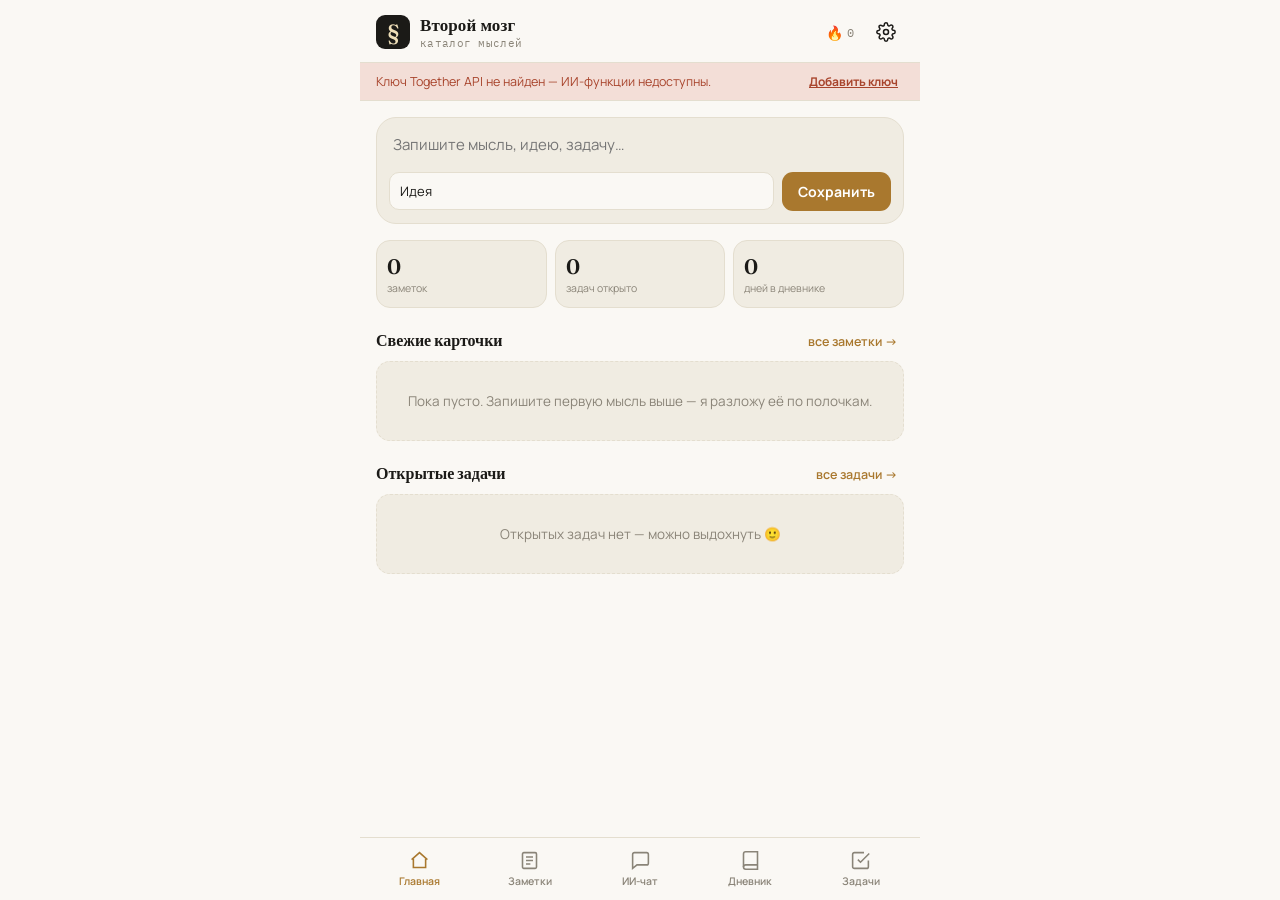
==== index.html @ 37bc1464 "Add files via upload" ====
<!DOCTYPE html>
<html lang="ru">
<head>
<meta charset="UTF-8" />
<meta name="viewport" content="width=device-width, initial-scale=1.0, viewport-fit=cover, user-scalable=no" />
<title>Второй мозг</title>
<meta name="description" content="Личная база знаний с ИИ — заметки, дневник, задачи и чат с вашим вторым мозгом" />

<!-- Telegram Mini Apps SDK -->
<script src="https://telegram.org/js/telegram-web-app.js"></script>

<!-- Шрифты: витринный serif для заголовков, гуманистический sans для интерфейса, mono для служебных данных -->
<link rel="preconnect" href="https://fonts.googleapis.com">
<link rel="preconnect" href="https://fonts.gstatic.com" crossorigin>
<link href="https://fonts.googleapis.com/css2?family=Fraunces:opsz,wght@9..144,500;9..144,600;9..144,700&family=Manrope:wght@400;500;600;700;800&family=IBM+Plex+Mono:wght@400;500;600&display=swap" rel="stylesheet">

<link rel="stylesheet" href="styles.css" />
</head>
<body>

<div id="app" class="app">

  <!-- ==================== ШАПКА ==================== -->
  <header class="topbar">
    <div class="topbar__brand">
      <span class="topbar__mark" aria-hidden="true">§</span>
      <div class="topbar__titles">
        <h1 class="topbar__title">Второй мозг</h1>
        <p class="topbar__subtitle" id="topbarSubtitle">каталог мыслей</p>
      </div>
    </div>
    <div class="topbar__actions">
      <button class="iconbtn" id="btnStreak" title="Серия дней" type="button">
        <span class="iconbtn__glyph">🔥</span>
        <span class="iconbtn__value" id="streakValue">0</span>
      </button>
      <button class="iconbtn" id="btnSettings" title="Настройки" type="button" aria-label="Настройки">
        <svg viewBox="0 0 24 24" width="20" height="20" fill="none" stroke="currentColor" stroke-width="1.8"><path d="M12 15a3 3 0 100-6 3 3 0 000 6z"/><path d="M19.4 15a1.65 1.65 0 00.33 1.82l.06.06a2 2 0 11-2.83 2.83l-.06-.06a1.65 1.65 0 00-1.82-.33 1.65 1.65 0 00-1 1.51V21a2 2 0 11-4 0v-.09a1.65 1.65 0 00-1-1.51 1.65 1.65 0 00-1.82.33l-.06.06a2 2 0 11-2.83-2.83l.06-.06a1.65 1.65 0 00.33-1.82 1.65 1.65 0 00-1.51-1H3a2 2 0 110-4h.09a1.65 1.65 0 001.51-1 1.65 1.65 0 00-.33-1.82l-.06-.06a2 2 0 112.83-2.83l.06.06a1.65 1.65 0 001.82.33H9a1.65 1.65 0 001-1.51V3a2 2 0 114 0v.09a1.65 1.65 0 001 1.51 1.65 1.65 0 001.82-.33l.06-.06a2 2 0 112.83 2.83l-.06.06a1.65 1.65 0 00-.33 1.82V9a1.65 1.65 0 001.51 1H21a2 2 0 110 4h-.09a1.65 1.65 0 00-1.51 1z"/></svg>
      </button>
    </div>
  </header>

  <!-- API-ключ не задан -->
  <div class="apibanner" id="apiBanner" hidden>
    <span>Ключ Together API не найден — ИИ-функции недоступны.</span>
    <button type="button" id="apiBannerBtn">Добавить ключ</button>
  </div>

  <!-- ==================== ЭКРАНЫ ==================== -->
  <main class="views" id="views">

    <!-- ---------- ГЛАВНАЯ ---------- -->
    <section class="view" id="view-home" data-view="home">
      <form class="capture" id="captureForm">
        <textarea id="captureInput" class="capture__input" placeholder="Запишите мысль, идею, задачу…" rows="1"></textarea>
        <div class="capture__row">
          <select id="captureCategory" class="capture__select"></select>
          <button type="submit" class="btn btn--brass capture__submit">
            <span>Сохранить</span>
          </button>
        </div>
      </form>

      <div class="stats-grid" id="statsGrid"></div>

      <div class="section-head">
        <h2 class="section-head__title">Свежие карточки</h2>
        <button class="linkbtn" id="btnHomeAll" type="button">все заметки →</button>
      </div>
      <div class="cards-list" id="homeRecent"></div>

      <div class="section-head">
        <h2 class="section-head__title">Открытые задачи</h2>
        <button class="linkbtn" data-nav="tasks" type="button">все задачи →</button>
      </div>
      <div class="tasks-list" id="homeTasks"></div>

      <div class="insight-card" id="insightCard" hidden>
        <div class="insight-card__label">Наблюдение ИИ</div>
        <div class="insight-card__text" id="insightText"></div>
      </div>
    </section>

    <!-- ---------- ЗАМЕТКИ ---------- -->
    <section class="view" id="view-notes" data-view="notes">
      <div class="searchbar">
        <svg viewBox="0 0 24 24" width="16" height="16" fill="none" stroke="currentColor" stroke-width="2"><circle cx="11" cy="11" r="7"/><path d="M21 21l-4.3-4.3"/></svg>
        <input type="text" id="notesSearch" placeholder="Поиск по заметкам…" />
      </div>
      <div class="chips-row" id="notesFilterChips"></div>
      <div class="cards-list" id="notesList"></div>
      <button class="fab" id="btnNewNote" type="button" title="Новая заметка" aria-label="Новая заметка">+</button>
    </section>

    <!-- ---------- ЧАТ С ИИ ---------- -->
    <section class="view" id="view-chat" data-view="chat">
      <div class="chat__toolbar">
        <span class="chat__hint">Модель отвечает, опираясь на ваши заметки</span>
        <button class="linkbtn" id="btnClearChat" type="button">очистить</button>
      </div>
      <div class="chat__log" id="chatLog"></div>
      <form class="chat__form" id="chatForm">
        <textarea id="chatInput" class="chat__input" placeholder="Спросите что-нибудь о своих заметках…" rows="1"></textarea>
        <button type="submit" class="chat__send" id="chatSend" aria-label="Отправить">
          <svg viewBox="0 0 24 24" width="18" height="18" fill="none" stroke="currentColor" stroke-width="2"><path d="M22 2L11 13"/><path d="M22 2l-7 20-4-9-9-4 20-7z"/></svg>
        </button>
      </form>
    </section>

    <!-- ---------- ДНЕВНИК ---------- -->
    <section class="view" id="view-journal" data-view="journal">
      <div class="journal-today card">
        <div class="journal-today__head">
          <span class="mono-tag" id="journalDate">сегодня</span>
          <div class="mood-row" id="moodRow"></div>
        </div>
        <textarea id="journalInput" class="journal-today__input" placeholder="Как прошёл день? Что важного случилось…" rows="4"></textarea>
        <div class="journal-today__actions">
          <button class="btn btn--ghost" id="btnJournalAI" type="button">✨ Резюме дня</button>
          <button class="btn btn--brass" id="btnJournalSave" type="button">Сохранить запись</button>
        </div>
      </div>

      <div class="section-head">
        <h2 class="section-head__title">История</h2>
        <button class="linkbtn" id="btnWeeklyInsight" type="button">итог недели ✨</button>
      </div>
      <div class="journal-list" id="journalList"></div>
    </section>

    <!-- ---------- ЗАДАЧИ ---------- -->
    <section class="view" id="view-tasks" data-view="tasks">
      <form class="task-add" id="taskAddForm">
        <input type="text" id="taskAddInput" placeholder="Новая задача…" />
        <button type="submit" class="btn btn--brass">Добавить</button>
      </form>
      <button class="btn btn--ghost btn--sm settings-fullwidth" id="btnScanNotesForTasks" type="button" style="margin-bottom:12px">🤖 Найти задачи в заметках</button>
      <div class="chips-row">
        <button class="chip is-active" data-taskfilter="open" type="button">Открытые</button>
        <button class="chip" data-taskfilter="done" type="button">Выполненные</button>
        <button class="chip" data-taskfilter="all" type="button">Все</button>
      </div>
      <div class="tasks-list tasks-list--full" id="tasksFullList"></div>
    </section>

  </main>

  <!-- ==================== НИЖНЯЯ НАВИГАЦИЯ ==================== -->
  <nav class="tabbar" id="tabbar">
    <button class="tabbar__item is-active" data-nav="home" type="button">
      <svg viewBox="0 0 24 24" width="21" height="21" fill="none" stroke="currentColor" stroke-width="1.8"><path d="M3 11l9-8 9 8"/><path d="M5 10v10h14V10"/></svg>
      <span>Главная</span>
    </button>
    <button class="tabbar__item" data-nav="notes" type="button">
      <svg viewBox="0 0 24 24" width="21" height="21" fill="none" stroke="currentColor" stroke-width="1.8"><rect x="4" y="3" width="16" height="18" rx="1.5"/><path d="M8 8h8M8 12h8M8 16h5"/></svg>
      <span>Заметки</span>
    </button>
    <button class="tabbar__item" data-nav="chat" type="button">
      <svg viewBox="0 0 24 24" width="21" height="21" fill="none" stroke="currentColor" stroke-width="1.8"><path d="M21 15a2 2 0 01-2 2H8l-5 4V5a2 2 0 012-2h14a2 2 0 012 2z"/></svg>
      <span>ИИ-чат</span>
    </button>
    <button class="tabbar__item" data-nav="journal" type="button">
      <svg viewBox="0 0 24 24" width="21" height="21" fill="none" stroke="currentColor" stroke-width="1.8"><path d="M4 19.5A2.5 2.5 0 016.5 17H20"/><path d="M6.5 2H20v20H6.5A2.5 2.5 0 014 19.5v-15A2.5 2.5 0 016.5 2z"/></svg>
      <span>Дневник</span>
    </button>
    <button class="tabbar__item" data-nav="tasks" type="button">
      <svg viewBox="0 0 24 24" width="21" height="21" fill="none" stroke="currentColor" stroke-width="1.8"><path d="M9 11l3 3L22 4"/><path d="M21 12v7a2 2 0 01-2 2H5a2 2 0 01-2-2V5a2 2 0 012-2h11"/></svg>
      <span>Задачи</span>
    </button>
  </nav>
</div>

<!-- ==================== МОДАЛКА: ЗАМЕТКА ==================== -->
<div class="modal" id="noteModal" hidden>
  <div class="modal__sheet">
    <div class="modal__handle"></div>
    <div class="modal__head">
      <span class="mono-tag" id="noteModalId">#0000</span>
      <button class="iconbtn" id="noteModalClose" type="button" aria-label="Закрыть">✕</button>
    </div>
    <input type="text" id="noteTitle" class="modal__title-input" placeholder="Заголовок (необязательно)" />
    <textarea id="noteBody" class="modal__body-input" placeholder="Текст заметки…" rows="8"></textarea>
    <div class="modal__row">
      <select id="noteCategory" class="capture__select"></select>
      <input type="text" id="noteTags" class="modal__tags-input" placeholder="теги через запятую" />
    </div>
    <div class="modal__ai-row">
      <button class="btn btn--ghost btn--sm" id="btnAutoTag" type="button">✨ Разложить по полочкам</button>
      <button class="btn btn--ghost btn--sm" id="btnExtractTasks" type="button">✅ Найти задачи</button>
      <button class="btn btn--ghost btn--sm" id="btnSummarizeNote" type="button">📝 Сжать текст</button>
    </div>
    <div class="modal__ai-output" id="noteAiOutput" hidden></div>
    <div class="modal__footer">
      <button class="btn btn--danger btn--sm" id="btnDeleteNote" type="button">Удалить</button>
      <button class="btn btn--brass" id="btnSaveNote" type="button">Сохранить</button>
    </div>
  </div>
</div>

<!-- ==================== МОДАЛКА: НАСТРОЙКИ ==================== -->
<div class="modal" id="settingsModal" hidden>
  <div class="modal__sheet">
    <div class="modal__handle"></div>
    <div class="modal__head">
      <h2 class="modal__heading">Настройки</h2>
      <button class="iconbtn" id="settingsModalClose" type="button" aria-label="Закрыть">✕</button>
    </div>

    <div class="settings-block">
      <label class="settings-label">Together API ключ</label>
      <div class="settings-inputrow">
        <input type="password" id="settingsApiKey" placeholder="together_xxxxxxxxxxxxxxxx" autocomplete="off" />
        <button type="button" class="iconbtn" id="btnToggleKey" title="Показать / скрыть">👁</button>
      </div>
      <p class="settings-hint">Ключ хранится только в этом браузере (localStorage) и уходит напрямую в api.together.xyz. Это тестовый режим фронтенда — для продакшена перенесите вызовы на сервер.</p>
    </div>

    <div class="settings-block">
      <label class="settings-label">Модель</label>
      <input type="text" id="settingsModel" list="modelList" placeholder="meta-llama/Llama-3.3-70B-Instruct-Turbo" />
      <datalist id="modelList">
        <option value="meta-llama/Llama-3.3-70B-Instruct-Turbo">
        <option value="meta-llama/Meta-Llama-3.1-8B-Instruct-Turbo">
        <option value="Qwen/Qwen2.5-72B-Instruct-Turbo">
        <option value="deepseek-ai/DeepSeek-V3">
        <option value="mistralai/Mixtral-8x7B-Instruct-v0.1">
        <option value="openai/gpt-oss-20b">
      </datalist>
      <div class="settings-row-between">
        <span class="settings-hint">Проверить подключение</span>
        <button class="btn btn--ghost btn--sm" id="btnTestApi" type="button">Тест</button>
      </div>
      <p class="settings-status" id="apiTestStatus"></p>
    </div>

    <div class="settings-block">
      <label class="settings-label">Как вас называть</label>
      <input type="text" id="settingsUserName" placeholder="Имя" />
    </div>

    <div class="settings-block">
      <label class="settings-label">Данные</label>
      <div class="settings-actions">
        <button class="btn btn--ghost btn--sm" id="btnExport" type="button">⇩ Экспорт JSON</button>
        <label class="btn btn--ghost btn--sm" for="importFile">⇧ Импорт JSON</label>
        <input type="file" id="importFile" accept="application/json" hidden />
      </div>
      <button class="btn btn--danger btn--sm settings-fullwidth" id="btnClearAll" type="button">Удалить все данные</button>
    </div>

    <div class="settings-block">
      <p class="settings-footnote">Второй мозг · фронтенд-прототип · данные локальные</p>
    </div>
  </div>
</div>

<!-- ==================== МОДАЛКА: ВЫБОР ЗАМЕТОК ДЛЯ ЗАДАЧ ==================== -->
<div class="modal" id="pickerModal" hidden>
  <div class="modal__sheet">
    <div class="modal__handle"></div>
    <div class="modal__head">
      <h2 class="modal__heading">Из какой заметки искать задачи?</h2>
      <button class="iconbtn" id="pickerModalClose" type="button" aria-label="Закрыть">✕</button>
    </div>
    <div class="cards-list" id="pickerList"></div>
  </div>
</div>

<div class="toast" id="toast" hidden></div>

<script type="module" src="js/main.js"></script>
</body>
</html>
---- styles.css ----
/* =========================================================================
   ВТОРОЙ МОЗГ — дизайн-система
   Концепция: картотека / читальный зал. Заметки — карточки каталога с
   номером в углу, цветной «вкладкой» категории слева и перфорацией сверху.
   Акцент — состаренная латунь (библиотечные таблички), а не типовой
   AI-фиолетовый или terracotta. Много воздуха, спокойная типографика.
   ========================================================================= */

:root{
  /* --- базовые поверхности: переопределяются JS из Telegram.WebApp.themeParams --- */
  --tg-bg: #FAF8F4;
  --tg-secondary-bg: #F0ECE2;
  --tg-text: #1B1A17;
  --tg-hint: #8A8478;
  --tg-section-separator: #E4DECF;

  /* --- фирменные токены (не зависят от Telegram) --- */
  --brass: #A9782E;
  --brass-strong: #8A611F;
  --brass-tint: #EFDFB8;
  --ink: #1B1A17;
  --ink-soft: #4A463D;
  --forest: #35695A;
  --forest-tint: #DCEAE3;
  --rust: #A8442C;
  --rust-tint: #F3DED7;
  --sky: #35597A;
  --sky-tint: #DCE6EE;

  --radius-s: 8px;
  --radius-m: 14px;
  --radius-l: 20px;

  --font-display: 'Fraunces', 'Georgia', serif;
  --font-body: 'Manrope', -apple-system, BlinkMacSystemFont, sans-serif;
  --font-mono: 'IBM Plex Mono', ui-monospace, monospace;

  --shadow-card: 0 1px 2px rgba(27,26,23,.04), 0 6px 16px rgba(27,26,23,.05);
  --shadow-modal: 0 -8px 30px rgba(27,26,23,.18);

  color-scheme: light;
}

@media (prefers-color-scheme: dark){
  :root{
    --tg-bg: #15161A;
    --tg-secondary-bg: #1D1F25;
    --tg-text: #EDEBE4;
    --tg-hint: #8D8A82;
    --tg-section-separator: #2B2D34;
    --brass-tint: #3A2F1A;
    --forest-tint: #16352C;
    --rust-tint: #3A231C;
    --sky-tint: #1B2A38;
    color-scheme: dark;
  }
}

*{ box-sizing: border-box; }
html,body{ height:100%; }
body{
  margin:0;
  background: var(--tg-bg);
  color: var(--tg-text);
  font-family: var(--font-body);
  -webkit-tap-highlight-color: transparent;
  overscroll-behavior-y: none;
}
button, input, textarea, select{ font-family: inherit; color: inherit; }
button{ cursor:pointer; background:none; border:none; }
::selection{ background: var(--brass-tint); }
::-webkit-scrollbar{ width:0; height:0; }

.app{
  max-width: 560px;
  margin: 0 auto;
  min-height: 100dvh;
  display: flex;
  flex-direction: column;
  padding-bottom: calc(64px + env(safe-area-inset-bottom));
}

/* =========================== TOPBAR =========================== */
.topbar{
  display:flex; align-items:center; justify-content:space-between;
  padding: calc(14px + env(safe-area-inset-top)) 16px 12px;
  position: sticky; top:0; z-index: 20;
  background: var(--tg-bg);
  border-bottom: 1px solid var(--tg-section-separator);
}
.topbar__brand{ display:flex; align-items:center; gap:10px; }
.topbar__mark{
  font-family: var(--font-display);
  font-size: 22px; font-weight: 600;
  width: 34px; height:34px; border-radius: 9px;
  display:flex; align-items:center; justify-content:center;
  background: var(--ink); color: var(--brass-tint);
  flex-shrink:0;
}
.topbar__title{
  font-family: var(--font-display);
  font-size: 17px; font-weight: 600; margin:0; letter-spacing:.1px;
}
.topbar__subtitle{
  margin:0; font-size: 11px; color: var(--tg-hint);
  font-family: var(--font-mono); text-transform: lowercase; letter-spacing:.3px;
}
.topbar__actions{ display:flex; align-items:center; gap:6px; }
.iconbtn{
  display:flex; align-items:center; gap:4px;
  width:auto; min-width:36px; height:36px; padding:0 8px;
  border-radius: 10px; color: var(--tg-text);
  transition: background .15s ease;
}
.iconbtn:active{ background: var(--tg-secondary-bg); }
.iconbtn__glyph{ font-size:14px; }
.iconbtn__value{ font-family: var(--font-mono); font-size:12px; color: var(--tg-hint); }

.apibanner{
  display:flex; align-items:center; justify-content:space-between; gap:10px;
  padding: 9px 16px; background: var(--rust-tint); color: var(--rust);
  font-size: 12.5px; border-bottom: 1px solid var(--tg-section-separator);
}
.apibanner button{
  font-size:12px; font-weight:700; color: var(--rust);
  text-decoration: underline; white-space:nowrap;
}

/* =========================== VIEWS =========================== */
.views{ flex:1; position:relative; }
.view{
  display:none;
  padding: 16px 16px 24px;
  animation: viewIn .22s ease;
}
.view.is-active{ display:block; }
@keyframes viewIn{
  from{ opacity:0; transform: translateY(6px); }
  to{ opacity:1; transform: translateY(0); }
}

.section-head{
  display:flex; align-items:baseline; justify-content:space-between;
  margin: 22px 0 10px;
}
.section-head__title{
  font-family: var(--font-display); font-weight: 600; font-size: 16px; margin:0;
}
.linkbtn{
  font-size: 12.5px; color: var(--brass); font-weight: 600;
}
.mono-tag{
  font-family: var(--font-mono); font-size: 11px; color: var(--tg-hint);
  letter-spacing:.2px;
}

/* =========================== QUICK CAPTURE =========================== */
.capture{
  background: var(--tg-secondary-bg);
  border-radius: var(--radius-l);
  padding: 12px;
  border: 1px solid var(--tg-section-separator);
}
.capture__input{
  width:100%; border:none; background:transparent; resize:none;
  font-size: 15px; line-height:1.5; padding: 4px 4px 10px;
  min-height: 26px; max-height: 160px;
}
.capture__input:focus{ outline:none; }
.capture__row{ display:flex; gap:8px; align-items:center; }
.capture__select{
  flex:1; border:none; background: var(--tg-bg);
  border-radius: 10px; padding: 9px 10px; font-size: 13px;
  border: 1px solid var(--tg-section-separator);
  appearance:none;
}
.capture__submit{ flex-shrink:0; padding: 9px 16px; }

/* =========================== BUTTONS =========================== */
.btn{
  border-radius: 11px; padding: 10px 16px; font-size: 14px; font-weight: 700;
  display:inline-flex; align-items:center; justify-content:center; gap:6px;
  transition: transform .1s ease, opacity .15s ease;
  white-space: nowrap;
}
.btn:active{ transform: scale(.97); }
.btn--brass{ background: var(--brass); color: #fff; }
.btn--ghost{ background: var(--tg-secondary-bg); color: var(--tg-text); border:1px solid var(--tg-section-separator); }
.btn--danger{ background: var(--rust-tint); color: var(--rust); }
.btn--sm{ padding: 7px 12px; font-size: 12.5px; }
.settings-fullwidth{ width:100%; margin-top:10px; }

/* =========================== STATS =========================== */
.stats-grid{
  display:grid; grid-template-columns: repeat(3,1fr); gap:8px; margin-top:16px;
}
.stat-card{
  background: var(--tg-secondary-bg); border-radius: var(--radius-m);
  padding: 12px 10px; border: 1px solid var(--tg-section-separator);
}
.stat-card__value{ font-family: var(--font-display); font-size: 21px; font-weight:600; }
.stat-card__label{ font-size: 10.5px; color: var(--tg-hint); margin-top:2px; }

/* =========================== NOTE CARDS (index-card motif) =========================== */
.cards-list{ display:flex; flex-direction:column; gap:10px; }
.note-card{
  position:relative;
  background: var(--tg-bg);
  border: 1px solid var(--tg-section-separator);
  border-radius: var(--radius-m);
  padding: 12px 14px 12px 16px;
  box-shadow: var(--shadow-card);
  overflow:hidden;
}
.note-card::before{
  /* цветная вкладка категории слева, как в картотеке */
  content:"";
  position:absolute; left:0; top:0; bottom:0; width:4px;
  background: var(--cat-color, var(--brass));
}
.note-card__top{
  display:flex; align-items:center; justify-content:space-between; gap:8px; margin-bottom:4px;
}
.note-card__cat{
  font-family: var(--font-mono); font-size: 10.5px; color: var(--cat-color, var(--brass));
  text-transform: uppercase; letter-spacing:.4px; font-weight:600;
}
.note-card__id{ font-family: var(--font-mono); font-size: 10px; color: var(--tg-hint); }
.note-card__title{
  font-family: var(--font-display); font-weight:600; font-size:15px; margin: 2px 0 3px;
}
.note-card__body{
  font-size: 13.5px; color: var(--ink-soft); line-height:1.45;
  display:-webkit-box; -webkit-line-clamp:3; -webkit-box-orient:vertical; overflow:hidden;
}
.note-card__tags{ display:flex; flex-wrap:wrap; gap:5px; margin-top:8px; }
.tag-pill{
  font-family: var(--font-mono); font-size: 10.5px; padding: 2px 8px;
  border-radius: 20px; background: var(--tg-secondary-bg); color: var(--tg-hint);
}
.note-card__date{ font-size: 10.5px; color: var(--tg-hint); margin-top:6px; }
.note-card.is-empty-state, .empty-state{
  text-align:center; padding: 30px 16px; color: var(--tg-hint); font-size:13.5px;
  background: var(--tg-secondary-bg); border-radius: var(--radius-m);
  border: 1px dashed var(--tg-section-separator);
}

/* =========================== CHIPS / FILTERS =========================== */
.chips-row{ display:flex; gap:7px; overflow-x:auto; padding: 2px 0 4px; }
.chip{
  flex-shrink:0; font-size: 12.5px; font-weight:600; padding: 7px 13px;
  border-radius: 20px; background: var(--tg-secondary-bg); color: var(--tg-hint);
  border: 1px solid transparent;
}
.chip.is-active{ background: var(--ink); color: var(--brass-tint); }

.searchbar{
  display:flex; align-items:center; gap:8px;
  background: var(--tg-secondary-bg); border-radius: 12px; padding: 9px 12px;
  border: 1px solid var(--tg-section-separator); color: var(--tg-hint);
  margin-bottom: 10px;
}
.searchbar input{ flex:1; border:none; background:transparent; font-size:14px; color: var(--tg-text); }
.searchbar input:focus{ outline:none; }

/* =========================== FAB =========================== */
.fab{
  position: fixed; bottom: calc(78px + env(safe-area-inset-bottom));
  right: calc(50% - 280px + 18px);
  width:52px; height:52px; border-radius: 16px;
  background: var(--ink); color: var(--brass-tint);
  font-size: 26px; line-height:1; display:flex; align-items:center; justify-content:center;
  box-shadow: 0 8px 22px rgba(0,0,0,.25); z-index: 15;
}
@media (max-width: 620px){ .fab{ right: 18px; } }

/* =========================== TASKS =========================== */
.tasks-list{ display:flex; flex-direction:column; gap:8px; }
.task-row{
  display:flex; align-items:flex-start; gap:10px;
  background: var(--tg-bg); border:1px solid var(--tg-section-separator);
  border-radius: var(--radius-m); padding: 11px 13px;
}
.task-row__check{
  width:20px; height:20px; border-radius:6px; border:1.6px solid var(--tg-hint);
  flex-shrink:0; margin-top:1px; display:flex; align-items:center; justify-content:center;
}
.task-row.is-done .task-row__check{ background: var(--forest); border-color: var(--forest); color:#fff; }
.task-row.is-done .task-row__text{ text-decoration: line-through; color: var(--tg-hint); }
.task-row__text{ flex:1; font-size:13.5px; line-height:1.4; }
.task-row__meta{ font-family: var(--font-mono); font-size:10px; color: var(--tg-hint); margin-top:3px; }
.task-row__del{ color: var(--tg-hint); font-size:16px; padding:2px 4px; }
.task-add{ display:flex; gap:8px; margin-bottom:12px; }
.task-add input{
  flex:1; border:1px solid var(--tg-section-separator); background: var(--tg-secondary-bg);
  border-radius:11px; padding:10px 12px; font-size:14px;
}
.task-add input:focus{ outline:none; border-color: var(--brass); }

/* =========================== INSIGHT CARD =========================== */
.insight-card{
  margin-top:22px; padding: 14px; border-radius: var(--radius-m);
  background: linear-gradient(160deg, var(--forest-tint), var(--tg-secondary-bg));
  border: 1px solid var(--tg-section-separator);
}
.insight-card__label{
  font-family: var(--font-mono); font-size:10.5px; text-transform:uppercase;
  color: var(--forest); letter-spacing:.4px; font-weight:700; margin-bottom:5px;
}
.insight-card__text{ font-size:13.5px; line-height:1.5; }

/* =========================== CHAT =========================== */
#view-chat{ display:none; padding-bottom: 8px; }
#view-chat.is-active{ display:flex; flex-direction:column; height: calc(100dvh - 64px - 62px - env(safe-area-inset-top) - env(safe-area-inset-bottom)); }
.chat__toolbar{
  display:flex; justify-content:space-between; align-items:center;
  padding-bottom:8px; margin-bottom:8px; border-bottom:1px solid var(--tg-section-separator);
}
.chat__hint{ font-size:11.5px; color: var(--tg-hint); }
.chat__log{ flex:1; overflow-y:auto; display:flex; flex-direction:column; gap:12px; padding: 4px 2px 12px; }
.msg{ max-width: 86%; }
.msg--user{ align-self:flex-end; }
.msg--ai{ align-self:flex-start; }
.msg__bubble{
  padding: 10px 13px; border-radius: 15px; font-size: 14px; line-height:1.48;
  white-space: pre-wrap;
}
.msg--user .msg__bubble{ background: var(--ink); color: #fff; border-bottom-right-radius:4px; }
.msg--ai .msg__bubble{ background: var(--tg-secondary-bg); border: 1px solid var(--tg-section-separator); border-bottom-left-radius:4px; }
.msg__sources{ display:flex; flex-wrap:wrap; gap:5px; margin-top:6px; padding-left:4px; }
.msg__source-chip{
  font-family: var(--font-mono); font-size:10px; padding:3px 8px; border-radius:20px;
  background: var(--brass-tint); color: var(--brass-strong); border: 1px dashed var(--brass);
}
.msg--typing .msg__bubble{ display:flex; gap:4px; align-items:center; padding: 13px 15px; }
.typing-dot{ width:6px; height:6px; border-radius:50%; background: var(--tg-hint); animation: typingBounce 1.1s infinite ease-in-out; }
.typing-dot:nth-child(2){ animation-delay:.15s; } .typing-dot:nth-child(3){ animation-delay:.3s; }
@keyframes typingBounce{ 0%,60%,100%{ transform: translateY(0); opacity:.5;} 30%{ transform: translateY(-4px); opacity:1;} }

.chat__form{
  display:flex; gap:8px; align-items:flex-end;
  padding-top:10px; border-top:1px solid var(--tg-section-separator);
}
.chat__input{
  flex:1; border:1px solid var(--tg-section-separator); background: var(--tg-secondary-bg);
  border-radius:14px; padding:10px 13px; font-size:14px; resize:none; max-height:120px;
}
.chat__input:focus{ outline:none; border-color: var(--brass); }
.chat__send{
  width:40px; height:40px; border-radius:12px; background: var(--brass); color:#fff;
  display:flex; align-items:center; justify-content:center; flex-shrink:0;
}
.chat__send:disabled{ opacity:.4; }

/* =========================== JOURNAL =========================== */
.card{
  background: var(--tg-bg); border:1px solid var(--tg-section-separator);
  border-radius: var(--radius-m); padding: 14px; box-shadow: var(--shadow-card);
}
.journal-today__head{ display:flex; align-items:center; justify-content:space-between; margin-bottom:8px; }
.mood-row{ display:flex; gap:6px; }
.mood-btn{ font-size:18px; padding:3px 5px; border-radius:8px; opacity:.45; transition: opacity .15s, transform .15s; }
.mood-btn.is-active{ opacity:1; transform: scale(1.15); background: var(--tg-secondary-bg); }
.journal-today__input{
  width:100%; border:none; background:transparent; resize:vertical; font-size:14px; line-height:1.5;
  padding:6px 2px; min-height:70px;
}
.journal-today__input:focus{ outline:none; }
.journal-today__actions{ display:flex; justify-content:space-between; gap:8px; margin-top:6px; }
.journal-entry{
  background: var(--tg-bg); border:1px solid var(--tg-section-separator); border-radius: var(--radius-m);
  padding: 12px 14px; margin-bottom:9px;
}
.journal-entry__head{ display:flex; justify-content:space-between; align-items:center; margin-bottom:5px; }
.journal-entry__date{ font-family: var(--font-mono); font-size:11px; color: var(--tg-hint); }
.journal-entry__text{ font-size:13.5px; line-height:1.5; color: var(--ink-soft); }
.journal-entry__ai{
  margin-top:8px; padding-top:8px; border-top:1px dashed var(--tg-section-separator);
  font-size:12.5px; color: var(--forest);
}

/* =========================== TABBAR =========================== */
.tabbar{
  position: fixed; left:0; right:0; bottom:0; z-index: 30;
  max-width: 560px; margin: 0 auto;
  display:flex; background: var(--tg-bg);
  border-top: 1px solid var(--tg-section-separator);
  padding: 6px 4px calc(6px + env(safe-area-inset-bottom));
}
.tabbar__item{
  flex:1; display:flex; flex-direction:column; align-items:center; gap:3px;
  padding: 6px 2px; border-radius: 12px; color: var(--tg-hint);
}
.tabbar__item span{ font-size: 10.5px; font-weight:600; }
.tabbar__item.is-active{ color: var(--brass); }

/* =========================== MODALS (bottom sheet) =========================== */
.modal{
  position: fixed; inset:0; z-index: 50; display:flex; align-items:flex-end;
  background: rgba(20,18,14,.42);
  animation: fadeIn .18s ease;
}
.modal[hidden]{ display:none; }
@keyframes fadeIn{ from{ opacity:0; } to{ opacity:1; } }
.modal__sheet{
  width:100%; max-width: 560px; margin:0 auto;
  background: var(--tg-bg); border-radius: 22px 22px 0 0;
  padding: 8px 18px calc(20px + env(safe-area-inset-bottom));
  max-height: 88dvh; overflow-y:auto;
  box-shadow: var(--shadow-modal);
  animation: sheetUp .22s cubic-bezier(.2,.9,.3,1);
}
@keyframes sheetUp{ from{ transform: translateY(16px); opacity:.7; } to{ transform: translateY(0); opacity:1; } }
.modal__handle{ width:36px; height:4px; border-radius:3px; background: var(--tg-section-separator); margin: 6px auto 12px; }
.modal__head{ display:flex; align-items:center; justify-content:space-between; margin-bottom:10px; }
.modal__heading{ font-family: var(--font-display); font-size:17px; font-weight:600; margin:0; }
.modal__title-input{
  width:100%; border:none; background:transparent; font-family: var(--font-display);
  font-size:18px; font-weight:600; padding: 4px 2px 8px; border-bottom:1px solid var(--tg-section-separator);
  margin-bottom:10px;
}
.modal__title-input:focus{ outline:none; border-color: var(--brass); }
.modal__body-input{
  width:100%; border:1px solid var(--tg-section-separator); background: var(--tg-secondary-bg);
  border-radius:12px; padding:11px 12px; font-size:14px; line-height:1.5; resize:vertical;
}
.modal__body-input:focus{ outline:none; border-color: var(--brass); }
.modal__row{ display:flex; gap:8px; margin-top:10px; }
.modal__tags-input{
  flex:1.4; border:1px solid var(--tg-section-separator); background: var(--tg-bg);
  border-radius:10px; padding:9px 10px; font-size:13px;
}
.modal__ai-row{ display:flex; gap:7px; flex-wrap:wrap; margin-top:12px; }
.modal__ai-output{
  margin-top:10px; padding:11px 12px; border-radius:10px; background: var(--brass-tint);
  font-size:13px; line-height:1.5; color: var(--ink);
}
.modal__footer{ display:flex; justify-content:space-between; margin-top:16px; }

/* settings modal */
.settings-block{ margin-bottom: 18px; }
.settings-label{ display:block; font-size:12px; font-weight:700; color: var(--tg-hint); margin-bottom:6px; text-transform:uppercase; letter-spacing:.3px; }
.settings-block input[type=text], .settings-block input[type=password]{
  width:100%; border:1px solid var(--tg-section-separator); background: var(--tg-secondary-bg);
  border-radius:10px; padding:10px 12px; font-size:13.5px; font-family: var(--font-mono);
}
.settings-block input:focus{ outline:none; border-color: var(--brass); }
.settings-inputrow{ display:flex; gap:6px; }
.settings-inputrow input{ flex:1; }
.settings-hint{ font-size:11.5px; color: var(--tg-hint); line-height:1.45; margin: 6px 0 0; }
.settings-row-between{ display:flex; justify-content:space-between; align-items:center; margin-top:10px; }
.settings-status{ font-size:12px; margin: 6px 0 0; min-height:14px; }
.settings-status.is-ok{ color: var(--forest); }
.settings-status.is-err{ color: var(--rust); }
.settings-actions{ display:flex; gap:8px; flex-wrap:wrap; }
.settings-footnote{ text-align:center; font-size:11px; color: var(--tg-hint); font-family: var(--font-mono); }

/* =========================== TOAST =========================== */
.toast{
  position: fixed; left:50%; bottom: calc(80px + env(safe-area-inset-bottom));
  transform: translateX(-50%); z-index: 80;
  background: var(--ink); color: var(--brass-tint);
  font-size: 13px; padding: 10px 18px; border-radius: 30px;
  box-shadow: 0 8px 20px rgba(0,0,0,.28);
  animation: toastIn .2s ease;
  max-width: 86%; text-align:center;
}
.toast[hidden]{ display:none; }
@keyframes toastIn{ from{ opacity:0; transform: translate(-50%, 8px);} to{ opacity:1; transform: translate(-50%,0);} }

@media (prefers-reduced-motion: reduce){
  *{ animation-duration: .001ms !important; animation-iteration-count:1 !important; transition-duration: .001ms !important; }
}
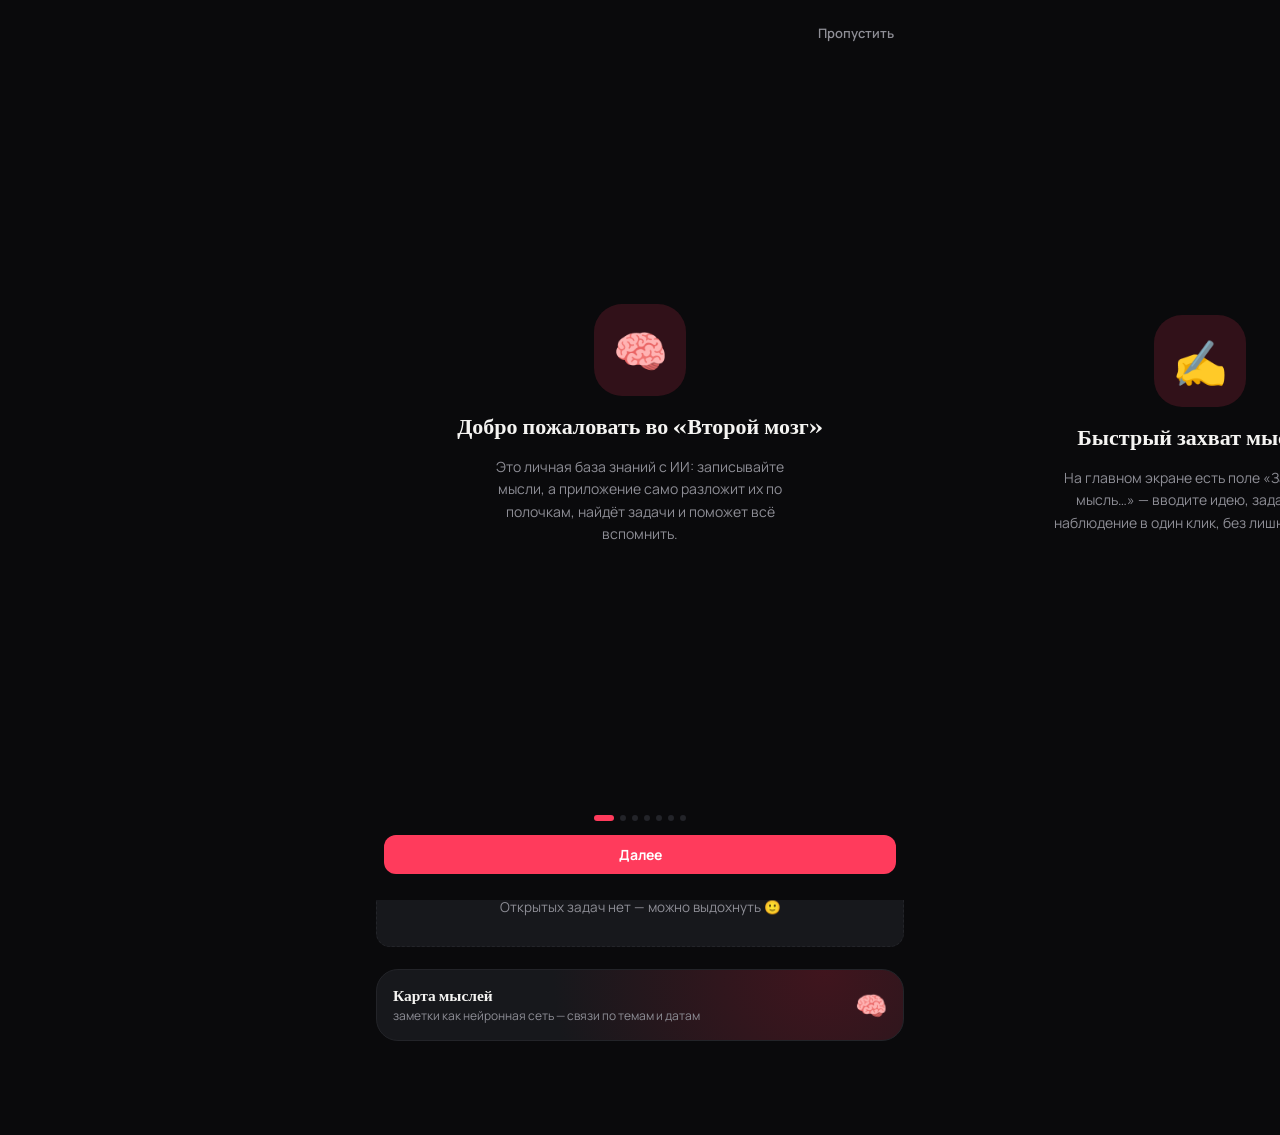
==== commit 8ae1c8ee: "Add files via upload" ====
--- a/index.html
+++ b/index.html
@@ -5,6 +5,7 @@
 <meta name="viewport" content="width=device-width, initial-scale=1.0, viewport-fit=cover, user-scalable=no" />
 <title>Второй мозг</title>
 <meta name="description" content="Личная база знаний с ИИ — заметки, дневник, задачи и чат с вашим вторым мозгом" />
+<meta name="theme-color" content="#000000" />
 
 <!-- Telegram Mini Apps SDK -->
 <script src="https://telegram.org/js/telegram-web-app.js"></script>
@@ -30,12 +31,15 @@
       </div>
     </div>
     <div class="topbar__actions">
+      <button class="iconbtn" id="btnBrain" title="Карта мыслей" type="button" aria-label="Карта мыслей">
+        <span class="iconbtn__glyph">🧠</span>
+      </button>
       <button class="iconbtn" id="btnStreak" title="Серия дней" type="button">
         <span class="iconbtn__glyph">🔥</span>
         <span class="iconbtn__value" id="streakValue">0</span>
       </button>
       <button class="iconbtn" id="btnSettings" title="Настройки" type="button" aria-label="Настройки">
-        <svg viewBox="0 0 24 24" width="20" height="20" fill="none" stroke="currentColor" stroke-width="1.8"><path d="M12 15a3 3 0 100-6 3 3 0 000 6z"/><path d="M19.4 15a1.65 1.65 0 00.33 1.82l.06.06a2 2 0 11-2.83 2.83l-.06-.06a1.65 1.65 0 00-1.82-.33 1.65 1.65 0 00-1 1.51V21a2 2 0 11-4 0v-.09a1.65 1.65 0 00-1-1.51 1.65 1.65 0 00-1.82.33l-.06.06a2 2 0 11-2.83-2.83l.06-.06a1.65 1.65 0 00.33-1.82 1.65 1.65 0 00-1.51-1H3a2 2 0 110-4h.09a1.65 1.65 0 001.51-1 1.65 1.65 0 00-.33-1.82l-.06-.06a2 2 0 112.83-2.83l.06.06a1.65 1.65 0 001.82.33H9a1.65 1.65 0 001-1.51V3a2 2 0 114 0v.09a1.65 1.65 0 001 1.51 1.65 1.65 0 001.82-.33l.06-.06a2 2 0 112.83 2.83l-.06.06a1.65 1.65 0 00-.33 1.82V9a1.65 1.65 0 001.51 1H21a2 2 0 110 4h-.09a1.65 1.65 0 00-1.51 1z"/></svg>
+        <svg viewBox="0 0 24 24" width="18" height="18" fill="none" stroke="currentColor" stroke-width="1.8"><path d="M12 15a3 3 0 100-6 3 3 0 000 6z"/><path d="M19.4 15a1.65 1.65 0 00.33 1.82l.06.06a2 2 0 11-2.83 2.83l-.06-.06a1.65 1.65 0 00-1.82-.33 1.65 1.65 0 00-1 1.51V21a2 2 0 11-4 0v-.09a1.65 1.65 0 00-1-1.51 1.65 1.65 0 00-1.82.33l-.06.06a2 2 0 11-2.83-2.83l.06-.06a1.65 1.65 0 00.33-1.82 1.65 1.65 0 00-1.51-1H3a2 2 0 110-4h.09a1.65 1.65 0 001.51-1 1.65 1.65 0 00-.33-1.82l-.06-.06a2 2 0 112.83-2.83l.06.06a1.65 1.65 0 001.82.33H9a1.65 1.65 0 001-1.51V3a2 2 0 114 0v.09a1.65 1.65 0 001 1.51 1.65 1.65 0 001.82-.33l.06-.06a2 2 0 112.83 2.83l-.06.06a1.65 1.65 0 00-.33 1.82V9a1.65 1.65 0 001.51 1H21a2 2 0 110 4h-.09a1.65 1.65 0 00-1.51 1z"/></svg>
       </button>
     </div>
   </header>
@@ -51,6 +55,7 @@
 
     <!-- ---------- ГЛАВНАЯ ---------- -->
     <section class="view" id="view-home" data-view="home">
+
       <form class="capture" id="captureForm">
         <textarea id="captureInput" class="capture__input" placeholder="Запишите мысль, идею, задачу…" rows="1"></textarea>
         <div class="capture__row">
@@ -61,6 +66,27 @@
         </div>
       </form>
 
+      <div class="section-head" style="margin-top:20px">
+        <h2 class="section-head__title">Активность</h2>
+      </div>
+      <div class="segmented" id="homeRange">
+        <button class="segmented__btn is-active" data-range="week" type="button">Неделя</button>
+        <button class="segmented__btn" data-range="month" type="button">Месяц</button>
+        <button class="segmented__btn is-active-year" data-range="year" type="button">Год</button>
+        <button class="segmented__btn" data-range="all" type="button">Всё время</button>
+      </div>
+
+      <div class="chart-card">
+        <div class="chart-card__head">
+          <div>
+            <p class="chart-card__year" id="chartYearLabel">2026</p>
+            <p class="chart-card__sub" id="chartSubLabel">заметок за год</p>
+          </div>
+          <button class="chart-card__share" id="btnExportShare" type="button">⇩ Экспорт</button>
+        </div>
+        <div id="chartMount"></div>
+      </div>
+
       <div class="stats-grid" id="statsGrid"></div>
 
       <div class="section-head">
@@ -79,6 +105,14 @@
         <div class="insight-card__label">Наблюдение ИИ</div>
         <div class="insight-card__text" id="insightText"></div>
       </div>
+
+      <button class="brain-teaser" id="btnBrainTeaser" type="button">
+        <div>
+          <p class="brain-teaser__title">Карта мыслей</p>
+          <p class="brain-teaser__sub">заметки как нейронная сеть — связи по темам и датам</p>
+        </div>
+        <span class="brain-teaser__icon">🧠</span>
+      </button>
     </section>
 
     <!-- ---------- ЗАМЕТКИ ---------- -->
@@ -176,7 +210,12 @@
     <div class="modal__handle"></div>
     <div class="modal__head">
       <span class="mono-tag" id="noteModalId">#0000</span>
-      <button class="iconbtn" id="noteModalClose" type="button" aria-label="Закрыть">✕</button>
+      <div class="modal__head-actions">
+        <button class="iconbtn" id="btnPinNote" type="button" aria-label="Закрепить">
+          <span class="iconbtn__glyph">📌</span>
+        </button>
+        <button class="iconbtn" id="noteModalClose" type="button" aria-label="Закрыть">✕</button>
+      </div>
     </div>
     <input type="text" id="noteTitle" class="modal__title-input" placeholder="Заголовок (необязательно)" />
     <textarea id="noteBody" class="modal__body-input" placeholder="Текст заметки…" rows="8"></textarea>
@@ -239,6 +278,11 @@
     </div>
 
     <div class="settings-block">
+      <label class="settings-label">Обучение</label>
+      <button class="btn btn--ghost btn--sm settings-fullwidth" id="btnShowOnboarding" type="button">🎓 Показать обучение заново</button>
+    </div>
+
+    <div class="settings-block">
       <label class="settings-label">Данные</label>
       <div class="settings-actions">
         <button class="btn btn--ghost btn--sm" id="btnExport" type="button">⇩ Экспорт JSON</button>
@@ -266,6 +310,30 @@
   </div>
 </div>
 
+<!-- ==================== МОДАЛКА: КАРТА МЫСЛЕЙ (нейросвязи) ==================== -->
+<div class="modal" id="brainModal" hidden>
+  <div class="modal__sheet">
+    <div class="modal__handle"></div>
+    <div class="modal__head">
+      <h2 class="modal__heading">🧠 Карта мыслей</h2>
+      <button class="iconbtn" id="brainModalClose" type="button" aria-label="Закрыть">✕</button>
+    </div>
+    <div class="brain-canvas-wrap" id="brainCanvasWrap"></div>
+    <div class="brain-legend" id="brainLegend"></div>
+    <p class="brain-stats" id="brainStats"></p>
+  </div>
+</div>
+
+<!-- ==================== ОБУЧАЛКА (первый запуск) ==================== -->
+<div class="onboarding" id="onboarding" hidden>
+  <button class="onboarding__skip" id="onboardingSkip" type="button">Пропустить</button>
+  <div class="onboarding__track" id="onboardingTrack"></div>
+  <div class="onboarding__dots" id="onboardingDots"></div>
+  <div class="onboarding__footer">
+    <button class="btn btn--brass onboarding__next" id="onboardingNext" type="button">Далее</button>
+  </div>
+</div>
+
 <div class="toast" id="toast" hidden></div>
 
 <script type="module" src="js/main.js"></script>
--- a/styles.css
+++ b/styles.css
@@ -1,59 +1,45 @@
 /* =========================================================================
-   ВТОРОЙ МОЗГ — дизайн-система
-   Концепция: картотека / читальный зал. Заметки — карточки каталога с
-   номером в углу, цветной «вкладкой» категории слева и перфорацией сверху.
-   Акцент — состаренная латунь (библиотечные таблички), а не типовой
-   AI-фиолетовый или terracotta. Много воздуха, спокойная типографика.
+   ВТОРОЙ МОЗГ — дизайн-система (тёмная/чёрная тема)
+   Референс: чёрный fitness-дэшборд — крупный заголовок, сегмент-контрол,
+   комбо-график (бары + линия), сетка 2×2 с одной акцентной карточкой,
+   круглые иконки в шапке, чёрная нижняя навигация.
+   Акцент — насыщенный розово-красный (как «Active Energy» на референсе).
    ========================================================================= */
 
 :root{
-  /* --- базовые поверхности: переопределяются JS из Telegram.WebApp.themeParams --- */
-  --tg-bg: #FAF8F4;
-  --tg-secondary-bg: #F0ECE2;
-  --tg-text: #1B1A17;
-  --tg-hint: #8A8478;
-  --tg-section-separator: #E4DECF;
-
-  /* --- фирменные токены (не зависят от Telegram) --- */
-  --brass: #A9782E;
-  --brass-strong: #8A611F;
-  --brass-tint: #EFDFB8;
-  --ink: #1B1A17;
-  --ink-soft: #4A463D;
-  --forest: #35695A;
-  --forest-tint: #DCEAE3;
-  --rust: #A8442C;
-  --rust-tint: #F3DED7;
-  --sky: #35597A;
-  --sky-tint: #DCE6EE;
+  /* --- базовые поверхности --- */
+  --tg-bg: #0A0A0C;
+  --tg-secondary-bg: #17181C;
+  --tg-text: #F5F4F2;
+  --tg-hint: #8E8E96;
+  --tg-section-separator: #232429;
+
+  /* --- фирменные токены --- */
+  --brass: #FF3B5C;           /* акцент: розово-красный */
+  --brass-strong: #E42E4D;
+  --brass-tint: rgba(255,59,92,.16);
+  --ink: #1C1D22;             /* тёмно-серая поверхность "поверх" фона */
+  --ink-soft: #C9C8D0;
+  --forest: #34D399;          /* зелёный: успех/выполнено */
+  --forest-tint: rgba(52,211,153,.14);
+  --rust: #FF6B4A;            /* оранжево-красный: предупреждение/удаление */
+  --rust-tint: rgba(255,107,74,.14);
+  --sky: #6FA8FF;
+  --sky-tint: rgba(111,168,255,.14);
 
   --radius-s: 8px;
   --radius-m: 14px;
-  --radius-l: 20px;
+  --radius-l: 22px;
+  --radius-xl: 26px;
 
   --font-display: 'Fraunces', 'Georgia', serif;
   --font-body: 'Manrope', -apple-system, BlinkMacSystemFont, sans-serif;
   --font-mono: 'IBM Plex Mono', ui-monospace, monospace;
 
-  --shadow-card: 0 1px 2px rgba(27,26,23,.04), 0 6px 16px rgba(27,26,23,.05);
-  --shadow-modal: 0 -8px 30px rgba(27,26,23,.18);
-
-  color-scheme: light;
-}
-
-@media (prefers-color-scheme: dark){
-  :root{
-    --tg-bg: #15161A;
-    --tg-secondary-bg: #1D1F25;
-    --tg-text: #EDEBE4;
-    --tg-hint: #8D8A82;
-    --tg-section-separator: #2B2D34;
-    --brass-tint: #3A2F1A;
-    --forest-tint: #16352C;
-    --rust-tint: #3A231C;
-    --sky-tint: #1B2A38;
-    color-scheme: dark;
-  }
+  --shadow-card: 0 1px 2px rgba(0,0,0,.3), 0 10px 24px rgba(0,0,0,.35);
+  --shadow-modal: 0 -10px 40px rgba(0,0,0,.55);
+
+  color-scheme: dark;
 }
 
 *{ box-sizing: border-box; }
@@ -77,7 +63,7 @@
   min-height: 100dvh;
   display: flex;
   flex-direction: column;
-  padding-bottom: calc(64px + env(safe-area-inset-bottom));
+  padding-bottom: calc(70px + env(safe-area-inset-bottom));
 }
 
 /* =========================== TOPBAR =========================== */
@@ -91,29 +77,31 @@
 .topbar__brand{ display:flex; align-items:center; gap:10px; }
 .topbar__mark{
   font-family: var(--font-display);
-  font-size: 22px; font-weight: 600;
-  width: 34px; height:34px; border-radius: 9px;
+  font-size: 20px; font-weight: 700;
+  width: 38px; height:38px; border-radius: 12px;
   display:flex; align-items:center; justify-content:center;
-  background: var(--ink); color: var(--brass-tint);
+  background: var(--brass); color: #fff;
   flex-shrink:0;
 }
 .topbar__title{
   font-family: var(--font-display);
-  font-size: 17px; font-weight: 600; margin:0; letter-spacing:.1px;
+  font-size: 18px; font-weight: 700; margin:0; letter-spacing:.1px;
 }
 .topbar__subtitle{
   margin:0; font-size: 11px; color: var(--tg-hint);
   font-family: var(--font-mono); text-transform: lowercase; letter-spacing:.3px;
 }
-.topbar__actions{ display:flex; align-items:center; gap:6px; }
+.topbar__actions{ display:flex; align-items:center; gap:4px; }
 .iconbtn{
   display:flex; align-items:center; gap:4px;
-  width:auto; min-width:36px; height:36px; padding:0 8px;
-  border-radius: 10px; color: var(--tg-text);
-  transition: background .15s ease;
-}
-.iconbtn:active{ background: var(--tg-secondary-bg); }
-.iconbtn__glyph{ font-size:14px; }
+  width:auto; min-width:38px; height:38px; padding:0 9px;
+  border-radius: 12px; color: var(--tg-text);
+  background: var(--tg-secondary-bg);
+  border: 1px solid var(--tg-section-separator);
+  transition: background .15s ease, transform .1s ease;
+}
+.iconbtn:active{ transform: scale(.95); background: var(--ink); }
+.iconbtn__glyph{ font-size:15px; }
 .iconbtn__value{ font-family: var(--font-mono); font-size:12px; color: var(--tg-hint); }
 
 .apibanner{
@@ -144,15 +132,53 @@
   margin: 22px 0 10px;
 }
 .section-head__title{
-  font-family: var(--font-display); font-weight: 600; font-size: 16px; margin:0;
+  font-family: var(--font-display); font-weight: 700; font-size: 17px; margin:0;
 }
 .linkbtn{
-  font-size: 12.5px; color: var(--brass); font-weight: 600;
+  font-size: 12.5px; color: var(--brass); font-weight: 700;
 }
 .mono-tag{
   font-family: var(--font-mono); font-size: 11px; color: var(--tg-hint);
   letter-spacing:.2px;
 }
+
+/* =========================== HERO / GREETING =========================== */
+.hero-title{
+  font-family: var(--font-display); font-size: 30px; font-weight:700;
+  margin: 4px 0 2px; letter-spacing:-.3px;
+}
+.hero-sub{ font-size:13px; color: var(--tg-hint); margin: 0 0 14px; }
+
+/* =========================== SEGMENTED CONTROL =========================== */
+.segmented{
+  display:flex; background: var(--tg-secondary-bg); border: 1px solid var(--tg-section-separator);
+  border-radius: 12px; padding: 3px; gap:2px;
+}
+.segmented__btn{
+  flex:1; text-align:center; padding:8px 4px; border-radius:9px;
+  font-size: 12px; font-weight:700; color: var(--tg-hint);
+  transition: background .15s ease, color .15s ease;
+}
+.segmented__btn.is-active{ background:#2A2B32; color: var(--tg-text); }
+
+/* =========================== ACTIVITY CHART CARD =========================== */
+.chart-card{
+  background: var(--tg-secondary-bg); border-radius: var(--radius-xl);
+  padding: 16px 16px 10px; border: 1px solid var(--tg-section-separator);
+  margin-top: 14px;
+}
+.chart-card__head{ display:flex; align-items:flex-start; justify-content:space-between; }
+.chart-card__year{
+  font-family: var(--font-display); font-size: 21px; font-weight:700; color: var(--brass);
+  display:flex; align-items:center; gap:4px; margin:0;
+}
+.chart-card__sub{ font-size: 11px; color: var(--tg-hint); margin: 2px 0 0; }
+.chart-card__share{
+  font-size: 11.5px; font-weight:700; padding: 7px 14px; border-radius:20px;
+  background:#2A2B32; color: var(--tg-text); flex-shrink:0;
+}
+.chart-svg{ width:100%; height:auto; display:block; margin-top: 8px; }
+.chart-empty{ text-align:center; color: var(--tg-hint); font-size:12.5px; padding: 30px 10px; }
 
 /* =========================== QUICK CAPTURE =========================== */
 .capture{
@@ -163,22 +189,23 @@
 }
 .capture__input{
   width:100%; border:none; background:transparent; resize:none;
-  font-size: 15px; line-height:1.5; padding: 4px 4px 10px;
+  font-size: 15px; line-height:1.5; padding: 4px 4px 10px; color: var(--tg-text);
   min-height: 26px; max-height: 160px;
 }
+.capture__input::placeholder{ color: var(--tg-hint); }
 .capture__input:focus{ outline:none; }
 .capture__row{ display:flex; gap:8px; align-items:center; }
 .capture__select{
   flex:1; border:none; background: var(--tg-bg);
   border-radius: 10px; padding: 9px 10px; font-size: 13px;
   border: 1px solid var(--tg-section-separator);
-  appearance:none;
+  appearance:none; color: var(--tg-text);
 }
 .capture__submit{ flex-shrink:0; padding: 9px 16px; }
 
 /* =========================== BUTTONS =========================== */
 .btn{
-  border-radius: 11px; padding: 10px 16px; font-size: 14px; font-weight: 700;
+  border-radius: 12px; padding: 10px 16px; font-size: 14px; font-weight: 700;
   display:inline-flex; align-items:center; justify-content:center; gap:6px;
   transition: transform .1s ease, opacity .15s ease;
   white-space: nowrap;
@@ -190,44 +217,55 @@
 .btn--sm{ padding: 7px 12px; font-size: 12.5px; }
 .settings-fullwidth{ width:100%; margin-top:10px; }
 
-/* =========================== STATS =========================== */
+/* =========================== STATS (2×2, одна акцентная) =========================== */
 .stats-grid{
-  display:grid; grid-template-columns: repeat(3,1fr); gap:8px; margin-top:16px;
+  display:grid; grid-template-columns: repeat(2,1fr); gap:10px; margin-top:14px;
 }
 .stat-card{
-  background: var(--tg-secondary-bg); border-radius: var(--radius-m);
-  padding: 12px 10px; border: 1px solid var(--tg-section-separator);
-}
-.stat-card__value{ font-family: var(--font-display); font-size: 21px; font-weight:600; }
-.stat-card__label{ font-size: 10.5px; color: var(--tg-hint); margin-top:2px; }
+  background: var(--tg-secondary-bg); border-radius: var(--radius-l);
+  padding: 14px 14px; border: 1px solid var(--tg-section-separator);
+}
+.stat-card__top{ display:flex; align-items:center; justify-content:space-between; margin-bottom: 14px; }
+.stat-card__label{ font-size: 12px; color: var(--tg-hint); }
+.stat-card__value{ font-family: var(--font-display); font-size: 21px; font-weight:700; }
+.stat-card__unit{ font-size:12px; font-weight:600; color: var(--tg-hint); margin-left:2px; }
+.stat-card--accent{ background: var(--brass); border-color: transparent; }
+.stat-card--accent .stat-card__label{ color: rgba(255,255,255,.85); }
+.stat-card--accent .stat-card__value{ color:#fff; }
+.stat-card--accent .stat-card__unit{ color: rgba(255,255,255,.75); }
 
 /* =========================== NOTE CARDS (index-card motif) =========================== */
 .cards-list{ display:flex; flex-direction:column; gap:10px; }
 .note-card{
   position:relative;
-  background: var(--tg-bg);
+  background: var(--tg-secondary-bg);
   border: 1px solid var(--tg-section-separator);
   border-radius: var(--radius-m);
-  padding: 12px 14px 12px 16px;
+  padding: 12px 34px 12px 16px;
   box-shadow: var(--shadow-card);
   overflow:hidden;
 }
 .note-card::before{
-  /* цветная вкладка категории слева, как в картотеке */
   content:"";
   position:absolute; left:0; top:0; bottom:0; width:4px;
   background: var(--cat-color, var(--brass));
 }
+.note-card.is-pinned{ border-color: var(--brass); }
+.note-card__pin{
+  position:absolute; top:10px; right:10px; font-size:14px; opacity:.35; padding:4px;
+  transition: opacity .15s, transform .15s;
+}
+.note-card__pin.is-active{ opacity:1; transform: scale(1.05); }
 .note-card__top{
   display:flex; align-items:center; justify-content:space-between; gap:8px; margin-bottom:4px;
 }
 .note-card__cat{
   font-family: var(--font-mono); font-size: 10.5px; color: var(--cat-color, var(--brass));
-  text-transform: uppercase; letter-spacing:.4px; font-weight:600;
+  text-transform: uppercase; letter-spacing:.4px; font-weight:700;
 }
 .note-card__id{ font-family: var(--font-mono); font-size: 10px; color: var(--tg-hint); }
 .note-card__title{
-  font-family: var(--font-display); font-weight:600; font-size:15px; margin: 2px 0 3px;
+  font-family: var(--font-display); font-weight:700; font-size:15px; margin: 2px 0 3px;
 }
 .note-card__body{
   font-size: 13.5px; color: var(--ink-soft); line-height:1.45;
@@ -236,7 +274,8 @@
 .note-card__tags{ display:flex; flex-wrap:wrap; gap:5px; margin-top:8px; }
 .tag-pill{
   font-family: var(--font-mono); font-size: 10.5px; padding: 2px 8px;
-  border-radius: 20px; background: var(--tg-secondary-bg); color: var(--tg-hint);
+  border-radius: 20px; background: var(--tg-bg); color: var(--tg-hint);
+  border: 1px solid var(--tg-section-separator);
 }
 .note-card__date{ font-size: 10.5px; color: var(--tg-hint); margin-top:6px; }
 .note-card.is-empty-state, .empty-state{
@@ -248,11 +287,11 @@
 /* =========================== CHIPS / FILTERS =========================== */
 .chips-row{ display:flex; gap:7px; overflow-x:auto; padding: 2px 0 4px; }
 .chip{
-  flex-shrink:0; font-size: 12.5px; font-weight:600; padding: 7px 13px;
+  flex-shrink:0; font-size: 12.5px; font-weight:700; padding: 7px 13px;
   border-radius: 20px; background: var(--tg-secondary-bg); color: var(--tg-hint);
-  border: 1px solid transparent;
-}
-.chip.is-active{ background: var(--ink); color: var(--brass-tint); }
+  border: 1px solid var(--tg-section-separator);
+}
+.chip.is-active{ background: var(--brass); color: #fff; border-color: transparent; }
 
 .searchbar{
   display:flex; align-items:center; gap:8px;
@@ -261,16 +300,17 @@
   margin-bottom: 10px;
 }
 .searchbar input{ flex:1; border:none; background:transparent; font-size:14px; color: var(--tg-text); }
+.searchbar input::placeholder{ color: var(--tg-hint); }
 .searchbar input:focus{ outline:none; }
 
 /* =========================== FAB =========================== */
 .fab{
-  position: fixed; bottom: calc(78px + env(safe-area-inset-bottom));
+  position: fixed; bottom: calc(84px + env(safe-area-inset-bottom));
   right: calc(50% - 280px + 18px);
-  width:52px; height:52px; border-radius: 16px;
-  background: var(--ink); color: var(--brass-tint);
+  width:54px; height:54px; border-radius: 17px;
+  background: var(--brass); color: #fff;
   font-size: 26px; line-height:1; display:flex; align-items:center; justify-content:center;
-  box-shadow: 0 8px 22px rgba(0,0,0,.25); z-index: 15;
+  box-shadow: 0 10px 24px rgba(255,59,92,.35); z-index: 15;
 }
 @media (max-width: 620px){ .fab{ right: 18px; } }
 
@@ -278,14 +318,14 @@
 .tasks-list{ display:flex; flex-direction:column; gap:8px; }
 .task-row{
   display:flex; align-items:flex-start; gap:10px;
-  background: var(--tg-bg); border:1px solid var(--tg-section-separator);
+  background: var(--tg-secondary-bg); border:1px solid var(--tg-section-separator);
   border-radius: var(--radius-m); padding: 11px 13px;
 }
 .task-row__check{
-  width:20px; height:20px; border-radius:6px; border:1.6px solid var(--tg-hint);
+  width:21px; height:21px; border-radius:7px; border:1.6px solid var(--tg-hint);
   flex-shrink:0; margin-top:1px; display:flex; align-items:center; justify-content:center;
 }
-.task-row.is-done .task-row__check{ background: var(--forest); border-color: var(--forest); color:#fff; }
+.task-row.is-done .task-row__check{ background: var(--forest); border-color: var(--forest); color:#0A0A0C; }
 .task-row.is-done .task-row__text{ text-decoration: line-through; color: var(--tg-hint); }
 .task-row__text{ flex:1; font-size:13.5px; line-height:1.4; }
 .task-row__meta{ font-family: var(--font-mono); font-size:10px; color: var(--tg-hint); margin-top:3px; }
@@ -293,11 +333,12 @@
 .task-add{ display:flex; gap:8px; margin-bottom:12px; }
 .task-add input{
   flex:1; border:1px solid var(--tg-section-separator); background: var(--tg-secondary-bg);
-  border-radius:11px; padding:10px 12px; font-size:14px;
-}
+  border-radius:11px; padding:10px 12px; font-size:14px; color: var(--tg-text);
+}
+.task-add input::placeholder{ color: var(--tg-hint); }
 .task-add input:focus{ outline:none; border-color: var(--brass); }
 
-/* =========================== INSIGHT CARD =========================== */
+/* =========================== INSIGHT / TEASER CARDS =========================== */
 .insight-card{
   margin-top:22px; padding: 14px; border-radius: var(--radius-m);
   background: linear-gradient(160deg, var(--forest-tint), var(--tg-secondary-bg));
@@ -309,9 +350,20 @@
 }
 .insight-card__text{ font-size:13.5px; line-height:1.5; }
 
+.brain-teaser{
+  margin-top: 22px; padding: 16px; border-radius: var(--radius-l);
+  background: radial-gradient(circle at 85% 0%, rgba(255,59,92,.22), var(--tg-secondary-bg) 60%);
+  border: 1px solid var(--tg-section-separator);
+  display:flex; align-items:center; justify-content:space-between; gap:12px;
+  width:100%; text-align:left;
+}
+.brain-teaser__title{ font-family: var(--font-display); font-weight:700; font-size:15.5px; margin:0 0 2px; }
+.brain-teaser__sub{ font-size:12px; color: var(--tg-hint); margin:0; }
+.brain-teaser__icon{ font-size: 26px; flex-shrink:0; }
+
 /* =========================== CHAT =========================== */
 #view-chat{ display:none; padding-bottom: 8px; }
-#view-chat.is-active{ display:flex; flex-direction:column; height: calc(100dvh - 64px - 62px - env(safe-area-inset-top) - env(safe-area-inset-bottom)); }
+#view-chat.is-active{ display:flex; flex-direction:column; height: calc(100dvh - 70px - 62px - env(safe-area-inset-top) - env(safe-area-inset-bottom)); }
 .chat__toolbar{
   display:flex; justify-content:space-between; align-items:center;
   padding-bottom:8px; margin-bottom:8px; border-bottom:1px solid var(--tg-section-separator);
@@ -322,15 +374,15 @@
 .msg--user{ align-self:flex-end; }
 .msg--ai{ align-self:flex-start; }
 .msg__bubble{
-  padding: 10px 13px; border-radius: 15px; font-size: 14px; line-height:1.48;
+  padding: 10px 13px; border-radius: 16px; font-size: 14px; line-height:1.48;
   white-space: pre-wrap;
 }
-.msg--user .msg__bubble{ background: var(--ink); color: #fff; border-bottom-right-radius:4px; }
+.msg--user .msg__bubble{ background: var(--brass); color: #fff; border-bottom-right-radius:4px; }
 .msg--ai .msg__bubble{ background: var(--tg-secondary-bg); border: 1px solid var(--tg-section-separator); border-bottom-left-radius:4px; }
 .msg__sources{ display:flex; flex-wrap:wrap; gap:5px; margin-top:6px; padding-left:4px; }
 .msg__source-chip{
   font-family: var(--font-mono); font-size:10px; padding:3px 8px; border-radius:20px;
-  background: var(--brass-tint); color: var(--brass-strong); border: 1px dashed var(--brass);
+  background: var(--brass-tint); color: var(--brass); border: 1px dashed var(--brass);
 }
 .msg--typing .msg__bubble{ display:flex; gap:4px; align-items:center; padding: 13px 15px; }
 .typing-dot{ width:6px; height:6px; border-radius:50%; background: var(--tg-hint); animation: typingBounce 1.1s infinite ease-in-out; }
@@ -343,8 +395,9 @@
 }
 .chat__input{
   flex:1; border:1px solid var(--tg-section-separator); background: var(--tg-secondary-bg);
-  border-radius:14px; padding:10px 13px; font-size:14px; resize:none; max-height:120px;
-}
+  border-radius:14px; padding:10px 13px; font-size:14px; resize:none; max-height:120px; color: var(--tg-text);
+}
+.chat__input::placeholder{ color: var(--tg-hint); }
 .chat__input:focus{ outline:none; border-color: var(--brass); }
 .chat__send{
   width:40px; height:40px; border-radius:12px; background: var(--brass); color:#fff;
@@ -354,21 +407,22 @@
 
 /* =========================== JOURNAL =========================== */
 .card{
-  background: var(--tg-bg); border:1px solid var(--tg-section-separator);
+  background: var(--tg-secondary-bg); border:1px solid var(--tg-section-separator);
   border-radius: var(--radius-m); padding: 14px; box-shadow: var(--shadow-card);
 }
 .journal-today__head{ display:flex; align-items:center; justify-content:space-between; margin-bottom:8px; }
 .mood-row{ display:flex; gap:6px; }
-.mood-btn{ font-size:18px; padding:3px 5px; border-radius:8px; opacity:.45; transition: opacity .15s, transform .15s; }
-.mood-btn.is-active{ opacity:1; transform: scale(1.15); background: var(--tg-secondary-bg); }
+.mood-btn{ font-size:18px; padding:3px 5px; border-radius:8px; opacity:.4; transition: opacity .15s, transform .15s; }
+.mood-btn.is-active{ opacity:1; transform: scale(1.15); background: var(--tg-bg); }
 .journal-today__input{
   width:100%; border:none; background:transparent; resize:vertical; font-size:14px; line-height:1.5;
-  padding:6px 2px; min-height:70px;
-}
+  padding:6px 2px; min-height:70px; color: var(--tg-text);
+}
+.journal-today__input::placeholder{ color: var(--tg-hint); }
 .journal-today__input:focus{ outline:none; }
 .journal-today__actions{ display:flex; justify-content:space-between; gap:8px; margin-top:6px; }
 .journal-entry{
-  background: var(--tg-bg); border:1px solid var(--tg-section-separator); border-radius: var(--radius-m);
+  background: var(--tg-secondary-bg); border:1px solid var(--tg-section-separator); border-radius: var(--radius-m);
   padding: 12px 14px; margin-bottom:9px;
 }
 .journal-entry__head{ display:flex; justify-content:space-between; align-items:center; margin-bottom:5px; }
@@ -383,57 +437,62 @@
 .tabbar{
   position: fixed; left:0; right:0; bottom:0; z-index: 30;
   max-width: 560px; margin: 0 auto;
-  display:flex; background: var(--tg-bg);
+  display:flex; background: #000;
   border-top: 1px solid var(--tg-section-separator);
-  padding: 6px 4px calc(6px + env(safe-area-inset-bottom));
+  padding: 8px 4px calc(6px + env(safe-area-inset-bottom));
 }
 .tabbar__item{
   flex:1; display:flex; flex-direction:column; align-items:center; gap:3px;
   padding: 6px 2px; border-radius: 12px; color: var(--tg-hint);
 }
-.tabbar__item span{ font-size: 10.5px; font-weight:600; }
-.tabbar__item.is-active{ color: var(--brass); }
+.tabbar__item span{ font-size: 10.5px; font-weight:700; }
+.tabbar__item.is-active{ color: #fff; }
+.tabbar__item.is-active svg{ stroke: var(--brass); }
 
 /* =========================== MODALS (bottom sheet) =========================== */
 .modal{
   position: fixed; inset:0; z-index: 50; display:flex; align-items:flex-end;
-  background: rgba(20,18,14,.42);
+  background: rgba(0,0,0,.6);
   animation: fadeIn .18s ease;
 }
 .modal[hidden]{ display:none; }
 @keyframes fadeIn{ from{ opacity:0; } to{ opacity:1; } }
 .modal__sheet{
   width:100%; max-width: 560px; margin:0 auto;
-  background: var(--tg-bg); border-radius: 22px 22px 0 0;
+  background: var(--tg-bg); border-radius: 24px 24px 0 0;
   padding: 8px 18px calc(20px + env(safe-area-inset-bottom));
   max-height: 88dvh; overflow-y:auto;
   box-shadow: var(--shadow-modal);
   animation: sheetUp .22s cubic-bezier(.2,.9,.3,1);
+  border: 1px solid var(--tg-section-separator); border-bottom:none;
 }
 @keyframes sheetUp{ from{ transform: translateY(16px); opacity:.7; } to{ transform: translateY(0); opacity:1; } }
 .modal__handle{ width:36px; height:4px; border-radius:3px; background: var(--tg-section-separator); margin: 6px auto 12px; }
-.modal__head{ display:flex; align-items:center; justify-content:space-between; margin-bottom:10px; }
-.modal__heading{ font-family: var(--font-display); font-size:17px; font-weight:600; margin:0; }
+.modal__head{ display:flex; align-items:center; justify-content:space-between; margin-bottom:10px; gap:8px; }
+.modal__head-actions{ display:flex; align-items:center; gap:6px; }
+.modal__heading{ font-family: var(--font-display); font-size:17px; font-weight:700; margin:0; }
 .modal__title-input{
   width:100%; border:none; background:transparent; font-family: var(--font-display);
-  font-size:18px; font-weight:600; padding: 4px 2px 8px; border-bottom:1px solid var(--tg-section-separator);
-  margin-bottom:10px;
-}
+  font-size:18px; font-weight:700; padding: 4px 2px 8px; border-bottom:1px solid var(--tg-section-separator);
+  margin-bottom:10px; color: var(--tg-text);
+}
+.modal__title-input::placeholder{ color: var(--tg-hint); }
 .modal__title-input:focus{ outline:none; border-color: var(--brass); }
 .modal__body-input{
   width:100%; border:1px solid var(--tg-section-separator); background: var(--tg-secondary-bg);
-  border-radius:12px; padding:11px 12px; font-size:14px; line-height:1.5; resize:vertical;
-}
+  border-radius:12px; padding:11px 12px; font-size:14px; line-height:1.5; resize:vertical; color: var(--tg-text);
+}
+.modal__body-input::placeholder{ color: var(--tg-hint); }
 .modal__body-input:focus{ outline:none; border-color: var(--brass); }
 .modal__row{ display:flex; gap:8px; margin-top:10px; }
 .modal__tags-input{
   flex:1.4; border:1px solid var(--tg-section-separator); background: var(--tg-bg);
-  border-radius:10px; padding:9px 10px; font-size:13px;
+  border-radius:10px; padding:9px 10px; font-size:13px; color: var(--tg-text);
 }
 .modal__ai-row{ display:flex; gap:7px; flex-wrap:wrap; margin-top:12px; }
 .modal__ai-output{
   margin-top:10px; padding:11px 12px; border-radius:10px; background: var(--brass-tint);
-  font-size:13px; line-height:1.5; color: var(--ink);
+  font-size:13px; line-height:1.5; color: var(--tg-text);
 }
 .modal__footer{ display:flex; justify-content:space-between; margin-top:16px; }
 
@@ -442,8 +501,9 @@
 .settings-label{ display:block; font-size:12px; font-weight:700; color: var(--tg-hint); margin-bottom:6px; text-transform:uppercase; letter-spacing:.3px; }
 .settings-block input[type=text], .settings-block input[type=password]{
   width:100%; border:1px solid var(--tg-section-separator); background: var(--tg-secondary-bg);
-  border-radius:10px; padding:10px 12px; font-size:13.5px; font-family: var(--font-mono);
-}
+  border-radius:10px; padding:10px 12px; font-size:13.5px; font-family: var(--font-mono); color: var(--tg-text);
+}
+.settings-block input::placeholder{ color: var(--tg-hint); }
 .settings-block input:focus{ outline:none; border-color: var(--brass); }
 .settings-inputrow{ display:flex; gap:6px; }
 .settings-inputrow input{ flex:1; }
@@ -455,15 +515,64 @@
 .settings-actions{ display:flex; gap:8px; flex-wrap:wrap; }
 .settings-footnote{ text-align:center; font-size:11px; color: var(--tg-hint); font-family: var(--font-mono); }
 
+/* =========================== BRAIN MAP (карта мыслей / нейросвязи) =========================== */
+#brainModal .modal__sheet{ height: 90dvh; max-height:90dvh; display:flex; flex-direction:column; }
+.brain-canvas-wrap{
+  flex:1; overflow:hidden; border-radius:18px; position:relative; min-height: 260px;
+  background: radial-gradient(circle at 50% 15%, #1a1c22 0%, #0a0a0c 65%);
+  border: 1px solid var(--tg-section-separator);
+}
+.brain-svg{ width:100%; height:100%; display:block; }
+.brain-node{ cursor:pointer; }
+.brain-node text{ pointer-events:none; }
+.brain-link{ stroke: var(--tg-section-separator); stroke-width:1; opacity:.55; }
+@keyframes nodePulse{ 0%,100%{ opacity:.75; } 50%{ opacity:1; } }
+.brain-legend{ display:flex; flex-wrap:wrap; gap:10px; margin-top:12px; }
+.brain-legend__item{ display:flex; align-items:center; gap:5px; font-size:11px; color: var(--tg-hint); }
+.brain-legend__dot{ width:8px; height:8px; border-radius:50%; flex-shrink:0; }
+.brain-empty{ text-align:center; color: var(--tg-hint); padding:70px 24px; font-size:13.5px; line-height:1.6; }
+.brain-stats{ font-family: var(--font-mono); font-size:11px; color: var(--tg-hint); margin-top:8px; text-align:center; }
+
+/* =========================== ONBOARDING =========================== */
+.onboarding{
+  position:fixed; inset:0; z-index:120; background: var(--tg-bg);
+  display:flex; flex-direction:column; max-width:560px; margin:0 auto;
+}
+.onboarding[hidden]{ display:none; }
+.onboarding__skip{
+  position:absolute; top: calc(16px + env(safe-area-inset-top)); right:18px; z-index:2;
+  font-size:13px; color: var(--tg-hint); font-weight:600; padding:8px;
+}
+.onboarding__track{
+  flex:1; display:flex; transition: transform .35s cubic-bezier(.2,.9,.3,1);
+  touch-action: pan-y;
+}
+.onboarding__slide{
+  min-width:100%; display:flex; flex-direction:column; align-items:center; justify-content:center;
+  text-align:center; padding: 60px 30px 20px; gap:16px;
+}
+.onboarding__icon{
+  font-size:44px; width:92px; height:92px; border-radius:28px;
+  display:flex; align-items:center; justify-content:center; background: var(--brass-tint);
+}
+.onboarding__title{ font-family: var(--font-display); font-size:22px; font-weight:700; margin:0; }
+.onboarding__text{ font-size:14px; color: var(--tg-hint); line-height:1.6; max-width:300px; margin:0; }
+.onboarding__dots{ display:flex; gap:6px; justify-content:center; padding: 6px 0 14px; }
+.onboarding__dot{ width:6px; height:6px; border-radius:50%; background: var(--tg-section-separator); transition: all .2s ease; }
+.onboarding__dot.is-active{ background: var(--brass); width:20px; border-radius:4px; }
+.onboarding__footer{ padding: 0 24px calc(26px + env(safe-area-inset-bottom)); }
+.onboarding__next{ width:100%; }
+
 /* =========================== TOAST =========================== */
 .toast{
-  position: fixed; left:50%; bottom: calc(80px + env(safe-area-inset-bottom));
+  position: fixed; left:50%; bottom: calc(84px + env(safe-area-inset-bottom));
   transform: translateX(-50%); z-index: 80;
-  background: var(--ink); color: var(--brass-tint);
+  background: var(--ink); color: #fff;
   font-size: 13px; padding: 10px 18px; border-radius: 30px;
-  box-shadow: 0 8px 20px rgba(0,0,0,.28);
+  box-shadow: 0 8px 20px rgba(0,0,0,.5);
   animation: toastIn .2s ease;
   max-width: 86%; text-align:center;
+  border: 1px solid var(--tg-section-separator);
 }
 .toast[hidden]{ display:none; }
 @keyframes toastIn{ from{ opacity:0; transform: translate(-50%, 8px);} to{ opacity:1; transform: translate(-50%,0);} }
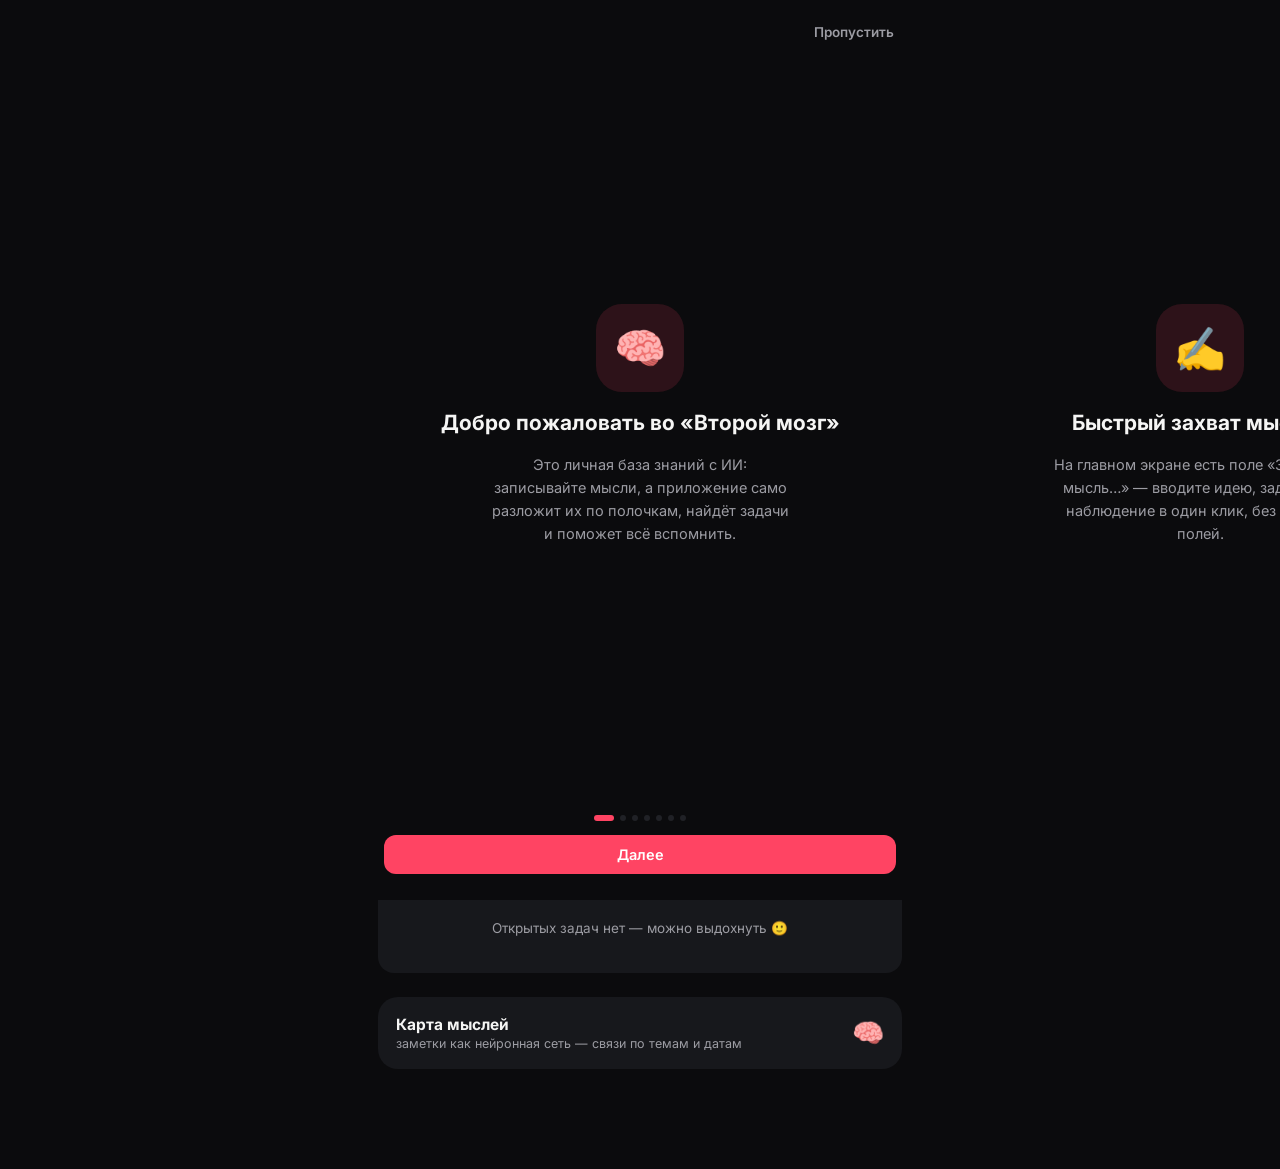
==== commit 900459ca: "Add files via upload" ====
--- a/index.html
+++ b/index.html
@@ -10,10 +10,10 @@
 <!-- Telegram Mini Apps SDK -->
 <script src="https://telegram.org/js/telegram-web-app.js"></script>
 
-<!-- Шрифты: витринный serif для заголовков, гуманистический sans для интерфейса, mono для служебных данных -->
+<!-- Один шрифт для всего интерфейса — меньше визуального шума -->
 <link rel="preconnect" href="https://fonts.googleapis.com">
 <link rel="preconnect" href="https://fonts.gstatic.com" crossorigin>
-<link href="https://fonts.googleapis.com/css2?family=Fraunces:opsz,wght@9..144,500;9..144,600;9..144,700&family=Manrope:wght@400;500;600;700;800&family=IBM+Plex+Mono:wght@400;500;600&display=swap" rel="stylesheet">
+<link href="https://fonts.googleapis.com/css2?family=Inter:wght@400;500;600;700;800&display=swap" rel="stylesheet">
 
 <link rel="stylesheet" href="styles.css" />
 </head>
@@ -24,7 +24,6 @@
   <!-- ==================== ШАПКА ==================== -->
   <header class="topbar">
     <div class="topbar__brand">
-      <span class="topbar__mark" aria-hidden="true">§</span>
       <div class="topbar__titles">
         <h1 class="topbar__title">Второй мозг</h1>
         <p class="topbar__subtitle" id="topbarSubtitle">каталог мыслей</p>
@@ -33,22 +32,14 @@
     <div class="topbar__actions">
       <button class="iconbtn" id="btnBrain" title="Карта мыслей" type="button" aria-label="Карта мыслей">
         <span class="iconbtn__glyph">🧠</span>
-      </button>
-      <button class="iconbtn" id="btnStreak" title="Серия дней" type="button">
-        <span class="iconbtn__glyph">🔥</span>
-        <span class="iconbtn__value" id="streakValue">0</span>
+        <span class="iconbtn__label">Карта</span>
       </button>
       <button class="iconbtn" id="btnSettings" title="Настройки" type="button" aria-label="Настройки">
         <svg viewBox="0 0 24 24" width="18" height="18" fill="none" stroke="currentColor" stroke-width="1.8"><path d="M12 15a3 3 0 100-6 3 3 0 000 6z"/><path d="M19.4 15a1.65 1.65 0 00.33 1.82l.06.06a2 2 0 11-2.83 2.83l-.06-.06a1.65 1.65 0 00-1.82-.33 1.65 1.65 0 00-1 1.51V21a2 2 0 11-4 0v-.09a1.65 1.65 0 00-1-1.51 1.65 1.65 0 00-1.82.33l-.06.06a2 2 0 11-2.83-2.83l.06-.06a1.65 1.65 0 00.33-1.82 1.65 1.65 0 00-1.51-1H3a2 2 0 110-4h.09a1.65 1.65 0 001.51-1 1.65 1.65 0 00-.33-1.82l-.06-.06a2 2 0 112.83-2.83l.06.06a1.65 1.65 0 001.82.33H9a1.65 1.65 0 001-1.51V3a2 2 0 114 0v.09a1.65 1.65 0 001 1.51 1.65 1.65 0 001.82-.33l.06-.06a2 2 0 112.83 2.83l-.06.06a1.65 1.65 0 00-.33 1.82V9a1.65 1.65 0 001.51 1H21a2 2 0 110 4h-.09a1.65 1.65 0 00-1.51 1z"/></svg>
+        <span class="iconbtn__label">Настройки</span>
       </button>
     </div>
   </header>
-
-  <!-- API-ключ не задан -->
-  <div class="apibanner" id="apiBanner" hidden>
-    <span>Ключ Together API не найден — ИИ-функции недоступны.</span>
-    <button type="button" id="apiBannerBtn">Добавить ключ</button>
-  </div>
 
   <!-- ==================== ЭКРАНЫ ==================== -->
   <main class="views" id="views">
@@ -72,17 +63,16 @@
       <div class="segmented" id="homeRange">
         <button class="segmented__btn is-active" data-range="week" type="button">Неделя</button>
         <button class="segmented__btn" data-range="month" type="button">Месяц</button>
-        <button class="segmented__btn is-active-year" data-range="year" type="button">Год</button>
+        <button class="segmented__btn" data-range="year" type="button">Год</button>
         <button class="segmented__btn" data-range="all" type="button">Всё время</button>
       </div>
 
       <div class="chart-card">
         <div class="chart-card__head">
           <div>
-            <p class="chart-card__year" id="chartYearLabel">2026</p>
-            <p class="chart-card__sub" id="chartSubLabel">заметок за год</p>
+            <p class="chart-card__value" id="chartTotalLabel">0<small>заметок</small></p>
+            <p class="chart-card__sub" id="chartSubLabel">за 7 дней</p>
           </div>
-          <button class="chart-card__share" id="btnExportShare" type="button">⇩ Экспорт</button>
         </div>
         <div id="chartMount"></div>
       </div>
@@ -251,7 +241,7 @@
         <input type="password" id="settingsApiKey" placeholder="together_xxxxxxxxxxxxxxxx" autocomplete="off" />
         <button type="button" class="iconbtn" id="btnToggleKey" title="Показать / скрыть">👁</button>
       </div>
-      <p class="settings-hint">Ключ хранится только в этом браузере (localStorage) и уходит напрямую в api.together.xyz. Это тестовый режим фронтенда — для продакшена перенесите вызовы на сервер.</p>
+      <p class="settings-hint">Ключ хранится только в этом браузере и нужен, чтобы работали ИИ-функции (автотег, чат, дневник). Без ключа заметки и задачи всё равно можно вести.</p>
     </div>
 
     <div class="settings-block">
@@ -265,11 +255,6 @@
         <option value="mistralai/Mixtral-8x7B-Instruct-v0.1">
         <option value="openai/gpt-oss-20b">
       </datalist>
-      <div class="settings-row-between">
-        <span class="settings-hint">Проверить подключение</span>
-        <button class="btn btn--ghost btn--sm" id="btnTestApi" type="button">Тест</button>
-      </div>
-      <p class="settings-status" id="apiTestStatus"></p>
     </div>
 
     <div class="settings-block">
@@ -278,6 +263,16 @@
     </div>
 
     <div class="settings-block">
+      <div class="settings-row-between">
+        <span class="settings-hint" style="margin:0">Проверить подключение к Together</span>
+        <button class="btn btn--ghost btn--sm" id="btnTestApi" type="button">Тест</button>
+      </div>
+      <p class="settings-status" id="apiTestStatus"></p>
+    </div>
+
+    <button class="btn btn--brass btn--full" id="btnSaveSettings" type="button">Сохранить настройки</button>
+
+    <div class="settings-block" style="margin-top:22px">
       <label class="settings-label">Обучение</label>
       <button class="btn btn--ghost btn--sm settings-fullwidth" id="btnShowOnboarding" type="button">🎓 Показать обучение заново</button>
     </div>
--- a/styles.css
+++ b/styles.css
@@ -1,43 +1,41 @@
 /* =========================================================================
-   ВТОРОЙ МОЗГ — дизайн-система (тёмная/чёрная тема)
-   Референс: чёрный fitness-дэшборд — крупный заголовок, сегмент-контрол,
-   комбо-график (бары + линия), сетка 2×2 с одной акцентной карточкой,
-   круглые иконки в шапке, чёрная нижняя навигация.
-   Акцент — насыщенный розово-красный (как «Active Energy» на референсе).
+   ВТОРОЙ МОЗГ — дизайн-система
+   Один шрифт (Inter), чёткая иерархия по весу/размеру, минимум декора.
+   Тёмная тема, один акцентный цвет, поверхности отличаются только
+   тоном фона — без лишних рамок, пунктиров и подписей "для красоты".
    ========================================================================= */
 
 :root{
-  /* --- базовые поверхности --- */
-  --tg-bg: #0A0A0C;
-  --tg-secondary-bg: #17181C;
-  --tg-text: #F5F4F2;
-  --tg-hint: #8E8E96;
-  --tg-section-separator: #232429;
-
-  /* --- фирменные токены --- */
-  --brass: #FF3B5C;           /* акцент: розово-красный */
-  --brass-strong: #E42E4D;
-  --brass-tint: rgba(255,59,92,.16);
-  --ink: #1C1D22;             /* тёмно-серая поверхность "поверх" фона */
-  --ink-soft: #C9C8D0;
-  --forest: #34D399;          /* зелёный: успех/выполнено */
-  --forest-tint: rgba(52,211,153,.14);
-  --rust: #FF6B4A;            /* оранжево-красный: предупреждение/удаление */
-  --rust-tint: rgba(255,107,74,.14);
-  --sky: #6FA8FF;
-  --sky-tint: rgba(111,168,255,.14);
-
-  --radius-s: 8px;
-  --radius-m: 14px;
-  --radius-l: 22px;
-  --radius-xl: 26px;
-
-  --font-display: 'Fraunces', 'Georgia', serif;
-  --font-body: 'Manrope', -apple-system, BlinkMacSystemFont, sans-serif;
-  --font-mono: 'IBM Plex Mono', ui-monospace, monospace;
-
-  --shadow-card: 0 1px 2px rgba(0,0,0,.3), 0 10px 24px rgba(0,0,0,.35);
-  --shadow-modal: 0 -10px 40px rgba(0,0,0,.55);
+  /* --- поверхности --- */
+  --bg: #0B0B0D;
+  --surface: #17181C;
+  --surface-2: #202126;
+  --border: #26272C;
+
+  --text: #F5F5F4;
+  --text-dim: #9C9CA3;
+  --text-faint: #6C6C74;
+
+  /* --- акцент --- */
+  --accent: #FF4463;
+  --accent-strong: #E6304F;
+  --accent-tint: rgba(255,68,99,.14);
+
+  --success: #34D399;
+  --success-tint: rgba(52,211,153,.14);
+  --danger: #FF6B4A;
+  --danger-tint: rgba(255,107,74,.14);
+  --info: #6FA8FF;
+  --info-tint: rgba(111,168,255,.14);
+
+  --radius-s: 10px;
+  --radius-m: 16px;
+  --radius-l: 20px;
+
+  --font: 'Inter', -apple-system, BlinkMacSystemFont, 'Segoe UI', sans-serif;
+
+  --shadow-card: 0 1px 2px rgba(0,0,0,.25);
+  --shadow-sheet: 0 -8px 30px rgba(0,0,0,.5);
 
   color-scheme: dark;
 }
@@ -46,15 +44,16 @@
 html,body{ height:100%; }
 body{
   margin:0;
-  background: var(--tg-bg);
-  color: var(--tg-text);
-  font-family: var(--font-body);
+  background: var(--bg);
+  color: var(--text);
+  font-family: var(--font);
   -webkit-tap-highlight-color: transparent;
   overscroll-behavior-y: none;
+  -webkit-font-smoothing: antialiased;
 }
 button, input, textarea, select{ font-family: inherit; color: inherit; }
 button{ cursor:pointer; background:none; border:none; }
-::selection{ background: var(--brass-tint); }
+::selection{ background: var(--accent-tint); }
 ::-webkit-scrollbar{ width:0; height:0; }
 
 .app{
@@ -63,391 +62,351 @@
   min-height: 100dvh;
   display: flex;
   flex-direction: column;
-  padding-bottom: calc(70px + env(safe-area-inset-bottom));
+  padding-bottom: calc(72px + env(safe-area-inset-bottom));
 }
 
 /* =========================== TOPBAR =========================== */
 .topbar{
   display:flex; align-items:center; justify-content:space-between;
-  padding: calc(14px + env(safe-area-inset-top)) 16px 12px;
+  padding: calc(16px + env(safe-area-inset-top)) 18px 14px;
   position: sticky; top:0; z-index: 20;
-  background: var(--tg-bg);
-  border-bottom: 1px solid var(--tg-section-separator);
+  background: var(--bg);
 }
 .topbar__brand{ display:flex; align-items:center; gap:10px; }
-.topbar__mark{
-  font-family: var(--font-display);
-  font-size: 20px; font-weight: 700;
-  width: 38px; height:38px; border-radius: 12px;
-  display:flex; align-items:center; justify-content:center;
-  background: var(--brass); color: #fff;
-  flex-shrink:0;
-}
 .topbar__title{
-  font-family: var(--font-display);
-  font-size: 18px; font-weight: 700; margin:0; letter-spacing:.1px;
+  font-size: 19px; font-weight: 700; margin:0; letter-spacing:-.2px;
 }
 .topbar__subtitle{
-  margin:0; font-size: 11px; color: var(--tg-hint);
-  font-family: var(--font-mono); text-transform: lowercase; letter-spacing:.3px;
-}
-.topbar__actions{ display:flex; align-items:center; gap:4px; }
+  margin:1px 0 0; font-size: 12.5px; color: var(--text-dim);
+}
+.topbar__actions{ display:flex; align-items:center; gap:8px; }
 .iconbtn{
-  display:flex; align-items:center; gap:4px;
-  width:auto; min-width:38px; height:38px; padding:0 9px;
-  border-radius: 12px; color: var(--tg-text);
-  background: var(--tg-secondary-bg);
-  border: 1px solid var(--tg-section-separator);
-  transition: background .15s ease, transform .1s ease;
-}
-.iconbtn:active{ transform: scale(.95); background: var(--ink); }
-.iconbtn__glyph{ font-size:15px; }
-.iconbtn__value{ font-family: var(--font-mono); font-size:12px; color: var(--tg-hint); }
-
-.apibanner{
-  display:flex; align-items:center; justify-content:space-between; gap:10px;
-  padding: 9px 16px; background: var(--rust-tint); color: var(--rust);
-  font-size: 12.5px; border-bottom: 1px solid var(--tg-section-separator);
-}
-.apibanner button{
-  font-size:12px; font-weight:700; color: var(--rust);
-  text-decoration: underline; white-space:nowrap;
-}
+  display:flex; flex-direction:column; align-items:center; justify-content:center; gap:2px;
+  width:50px; height:46px;
+  border-radius: 13px; color: var(--text-dim);
+  background: var(--surface);
+}
+.iconbtn:active{ transform: scale(.96); background: var(--surface-2); }
+.iconbtn__glyph{ font-size:16px; line-height:1; }
+.iconbtn svg{ display:block; }
+.iconbtn__label{ font-size: 9.5px; font-weight:600; color: var(--text-faint); }
 
 /* =========================== VIEWS =========================== */
 .views{ flex:1; position:relative; }
 .view{
   display:none;
-  padding: 16px 16px 24px;
-  animation: viewIn .22s ease;
+  padding: 18px 18px 28px;
+  animation: viewIn .2s ease;
 }
 .view.is-active{ display:block; }
 @keyframes viewIn{
-  from{ opacity:0; transform: translateY(6px); }
+  from{ opacity:0; transform: translateY(4px); }
   to{ opacity:1; transform: translateY(0); }
 }
 
 .section-head{
-  display:flex; align-items:baseline; justify-content:space-between;
-  margin: 22px 0 10px;
+  display:flex; align-items:center; justify-content:space-between;
+  margin: 26px 0 12px;
 }
 .section-head__title{
-  font-family: var(--font-display); font-weight: 700; font-size: 17px; margin:0;
+  font-weight: 700; font-size: 16px; margin:0;
 }
 .linkbtn{
-  font-size: 12.5px; color: var(--brass); font-weight: 700;
+  font-size: 13px; color: var(--text-dim); font-weight: 600;
 }
 .mono-tag{
-  font-family: var(--font-mono); font-size: 11px; color: var(--tg-hint);
-  letter-spacing:.2px;
-}
-
-/* =========================== HERO / GREETING =========================== */
-.hero-title{
-  font-family: var(--font-display); font-size: 30px; font-weight:700;
-  margin: 4px 0 2px; letter-spacing:-.3px;
-}
-.hero-sub{ font-size:13px; color: var(--tg-hint); margin: 0 0 14px; }
+  font-size: 12px; color: var(--text-dim); font-weight: 600;
+}
 
 /* =========================== SEGMENTED CONTROL =========================== */
 .segmented{
-  display:flex; background: var(--tg-secondary-bg); border: 1px solid var(--tg-section-separator);
+  display:flex; background: var(--surface);
   border-radius: 12px; padding: 3px; gap:2px;
 }
 .segmented__btn{
-  flex:1; text-align:center; padding:8px 4px; border-radius:9px;
-  font-size: 12px; font-weight:700; color: var(--tg-hint);
+  flex:1; text-align:center; padding:9px 4px; border-radius:9px;
+  font-size: 13px; font-weight:600; color: var(--text-dim);
   transition: background .15s ease, color .15s ease;
 }
-.segmented__btn.is-active{ background:#2A2B32; color: var(--tg-text); }
+.segmented__btn.is-active{ background: var(--surface-2); color: var(--text); }
 
 /* =========================== ACTIVITY CHART CARD =========================== */
 .chart-card{
-  background: var(--tg-secondary-bg); border-radius: var(--radius-xl);
-  padding: 16px 16px 10px; border: 1px solid var(--tg-section-separator);
+  background: var(--surface); border-radius: var(--radius-l);
+  padding: 18px 18px 14px;
   margin-top: 14px;
 }
-.chart-card__head{ display:flex; align-items:flex-start; justify-content:space-between; }
-.chart-card__year{
-  font-family: var(--font-display); font-size: 21px; font-weight:700; color: var(--brass);
-  display:flex; align-items:center; gap:4px; margin:0;
-}
-.chart-card__sub{ font-size: 11px; color: var(--tg-hint); margin: 2px 0 0; }
-.chart-card__share{
-  font-size: 11.5px; font-weight:700; padding: 7px 14px; border-radius:20px;
-  background:#2A2B32; color: var(--tg-text); flex-shrink:0;
-}
-.chart-svg{ width:100%; height:auto; display:block; margin-top: 8px; }
-.chart-empty{ text-align:center; color: var(--tg-hint); font-size:12.5px; padding: 30px 10px; }
+.chart-card__head{ display:flex; align-items:flex-start; justify-content:space-between; margin-bottom: 4px; }
+.chart-card__value{
+  font-size: 28px; font-weight:700; line-height:1.1;
+  display:flex; align-items:baseline; gap:6px; margin:0;
+}
+.chart-card__value small{ font-size:13px; font-weight:600; color: var(--text-dim); }
+.chart-card__sub{ font-size: 12.5px; color: var(--text-dim); margin: 3px 0 0; }
+.chart-svg{ width:100%; height:auto; display:block; margin-top: 14px; }
+.chart-empty{ text-align:center; color: var(--text-dim); font-size:13px; padding: 32px 10px; }
+.chart-bar-label{ font-size:9px; fill: var(--text-faint); }
+.chart-bar-value{ font-size:9.5px; fill: var(--text); font-weight:600; }
 
 /* =========================== QUICK CAPTURE =========================== */
 .capture{
-  background: var(--tg-secondary-bg);
+  background: var(--surface);
   border-radius: var(--radius-l);
-  padding: 12px;
-  border: 1px solid var(--tg-section-separator);
+  padding: 14px;
 }
 .capture__input{
   width:100%; border:none; background:transparent; resize:none;
-  font-size: 15px; line-height:1.5; padding: 4px 4px 10px; color: var(--tg-text);
+  font-size: 16px; line-height:1.5; padding: 4px 4px 10px; color: var(--text);
   min-height: 26px; max-height: 160px;
 }
-.capture__input::placeholder{ color: var(--tg-hint); }
+.capture__input::placeholder{ color: var(--text-dim); }
 .capture__input:focus{ outline:none; }
 .capture__row{ display:flex; gap:8px; align-items:center; }
 .capture__select{
-  flex:1; border:none; background: var(--tg-bg);
-  border-radius: 10px; padding: 9px 10px; font-size: 13px;
-  border: 1px solid var(--tg-section-separator);
-  appearance:none; color: var(--tg-text);
-}
-.capture__submit{ flex-shrink:0; padding: 9px 16px; }
+  flex:1; border:none; background: var(--surface-2);
+  border-radius: 10px; padding: 10px 12px; font-size: 13.5px;
+  appearance:none; color: var(--text);
+}
+.capture__submit{ flex-shrink:0; padding: 10px 18px; }
 
 /* =========================== BUTTONS =========================== */
 .btn{
-  border-radius: 12px; padding: 10px 16px; font-size: 14px; font-weight: 700;
+  border-radius: 12px; padding: 11px 18px; font-size: 14.5px; font-weight: 600;
   display:inline-flex; align-items:center; justify-content:center; gap:6px;
   transition: transform .1s ease, opacity .15s ease;
   white-space: nowrap;
 }
 .btn:active{ transform: scale(.97); }
-.btn--brass{ background: var(--brass); color: #fff; }
-.btn--ghost{ background: var(--tg-secondary-bg); color: var(--tg-text); border:1px solid var(--tg-section-separator); }
-.btn--danger{ background: var(--rust-tint); color: var(--rust); }
-.btn--sm{ padding: 7px 12px; font-size: 12.5px; }
-.settings-fullwidth{ width:100%; margin-top:10px; }
-
-/* =========================== STATS (2×2, одна акцентная) =========================== */
+.btn--brass{ background: var(--accent); color: #fff; }
+.btn--ghost{ background: var(--surface-2); color: var(--text); }
+.btn--danger{ background: var(--danger-tint); color: var(--danger); }
+.btn--sm{ padding: 8px 14px; font-size: 13px; }
+.btn--full{ width:100%; }
+.btn[disabled]{ opacity:.5; pointer-events:none; }
+
+/* =========================== STATS (2×2) =========================== */
 .stats-grid{
   display:grid; grid-template-columns: repeat(2,1fr); gap:10px; margin-top:14px;
 }
 .stat-card{
-  background: var(--tg-secondary-bg); border-radius: var(--radius-l);
-  padding: 14px 14px; border: 1px solid var(--tg-section-separator);
-}
-.stat-card__top{ display:flex; align-items:center; justify-content:space-between; margin-bottom: 14px; }
-.stat-card__label{ font-size: 12px; color: var(--tg-hint); }
-.stat-card__value{ font-family: var(--font-display); font-size: 21px; font-weight:700; }
-.stat-card__unit{ font-size:12px; font-weight:600; color: var(--tg-hint); margin-left:2px; }
-.stat-card--accent{ background: var(--brass); border-color: transparent; }
+  background: var(--surface); border-radius: var(--radius-m);
+  padding: 14px;
+}
+.stat-card__label{ font-size: 12.5px; color: var(--text-dim); margin-bottom: 12px; display:block; }
+.stat-card__value{ font-size: 22px; font-weight:700; }
+.stat-card__unit{ font-size:12.5px; font-weight:600; color: var(--text-dim); margin-left:2px; }
+.stat-card--accent{ background: var(--accent); }
 .stat-card--accent .stat-card__label{ color: rgba(255,255,255,.85); }
 .stat-card--accent .stat-card__value{ color:#fff; }
 .stat-card--accent .stat-card__unit{ color: rgba(255,255,255,.75); }
 
-/* =========================== NOTE CARDS (index-card motif) =========================== */
-.cards-list{ display:flex; flex-direction:column; gap:10px; }
+/* =========================== NOTE CARDS =========================== */
+.cards-list{ display:flex; flex-direction:column; gap:8px; }
 .note-card{
   position:relative;
-  background: var(--tg-secondary-bg);
-  border: 1px solid var(--tg-section-separator);
+  background: var(--surface);
   border-radius: var(--radius-m);
-  padding: 12px 34px 12px 16px;
+  padding: 13px 40px 13px 16px;
   box-shadow: var(--shadow-card);
   overflow:hidden;
 }
 .note-card::before{
   content:"";
-  position:absolute; left:0; top:0; bottom:0; width:4px;
-  background: var(--cat-color, var(--brass));
-}
-.note-card.is-pinned{ border-color: var(--brass); }
+  position:absolute; left:0; top:0; bottom:0; width:3px;
+  background: var(--cat-color, var(--accent));
+}
+.note-card.is-pinned{ background: var(--surface-2); }
 .note-card__pin{
-  position:absolute; top:10px; right:10px; font-size:14px; opacity:.35; padding:4px;
+  position:absolute; top:10px; right:10px; font-size:14px; opacity:.3; padding:6px;
   transition: opacity .15s, transform .15s;
 }
-.note-card__pin.is-active{ opacity:1; transform: scale(1.05); }
+.note-card__pin.is-active{ opacity:1; }
 .note-card__top{
-  display:flex; align-items:center; justify-content:space-between; gap:8px; margin-bottom:4px;
+  display:flex; align-items:center; gap:8px; margin-bottom:5px;
 }
 .note-card__cat{
-  font-family: var(--font-mono); font-size: 10.5px; color: var(--cat-color, var(--brass));
-  text-transform: uppercase; letter-spacing:.4px; font-weight:700;
-}
-.note-card__id{ font-family: var(--font-mono); font-size: 10px; color: var(--tg-hint); }
+  font-size: 11.5px; color: var(--cat-color, var(--accent));
+  font-weight:700;
+}
+.note-card__id{ font-size: 11px; color: var(--text-faint); }
 .note-card__title{
-  font-family: var(--font-display); font-weight:700; font-size:15px; margin: 2px 0 3px;
+  font-weight:600; font-size:15px; margin: 1px 0 3px; line-height:1.35;
 }
 .note-card__body{
-  font-size: 13.5px; color: var(--ink-soft); line-height:1.45;
-  display:-webkit-box; -webkit-line-clamp:3; -webkit-box-orient:vertical; overflow:hidden;
-}
-.note-card__tags{ display:flex; flex-wrap:wrap; gap:5px; margin-top:8px; }
+  font-size: 13.5px; color: var(--text-dim); line-height:1.45;
+  display:-webkit-box; -webkit-line-clamp:2; -webkit-box-orient:vertical; overflow:hidden;
+}
+.note-card__tags{ display:flex; flex-wrap:wrap; gap:5px; margin-top:9px; }
 .tag-pill{
-  font-family: var(--font-mono); font-size: 10.5px; padding: 2px 8px;
-  border-radius: 20px; background: var(--tg-bg); color: var(--tg-hint);
-  border: 1px solid var(--tg-section-separator);
-}
-.note-card__date{ font-size: 10.5px; color: var(--tg-hint); margin-top:6px; }
+  font-size: 11px; padding: 3px 9px; font-weight:500;
+  border-radius: 20px; background: var(--surface-2); color: var(--text-dim);
+}
+.note-card__date{ font-size: 11px; color: var(--text-faint); margin-top:7px; }
 .note-card.is-empty-state, .empty-state{
-  text-align:center; padding: 30px 16px; color: var(--tg-hint); font-size:13.5px;
-  background: var(--tg-secondary-bg); border-radius: var(--radius-m);
-  border: 1px dashed var(--tg-section-separator);
+  text-align:center; padding: 34px 20px; color: var(--text-dim); font-size:13.5px; line-height:1.5;
+  background: var(--surface); border-radius: var(--radius-m);
 }
 
 /* =========================== CHIPS / FILTERS =========================== */
 .chips-row{ display:flex; gap:7px; overflow-x:auto; padding: 2px 0 4px; }
 .chip{
-  flex-shrink:0; font-size: 12.5px; font-weight:700; padding: 7px 13px;
-  border-radius: 20px; background: var(--tg-secondary-bg); color: var(--tg-hint);
-  border: 1px solid var(--tg-section-separator);
-}
-.chip.is-active{ background: var(--brass); color: #fff; border-color: transparent; }
+  flex-shrink:0; font-size: 13px; font-weight:600; padding: 8px 14px;
+  border-radius: 20px; background: var(--surface); color: var(--text-dim);
+}
+.chip.is-active{ background: var(--accent); color: #fff; }
 
 .searchbar{
-  display:flex; align-items:center; gap:8px;
-  background: var(--tg-secondary-bg); border-radius: 12px; padding: 9px 12px;
-  border: 1px solid var(--tg-section-separator); color: var(--tg-hint);
-  margin-bottom: 10px;
-}
-.searchbar input{ flex:1; border:none; background:transparent; font-size:14px; color: var(--tg-text); }
-.searchbar input::placeholder{ color: var(--tg-hint); }
+  display:flex; align-items:center; gap:9px;
+  background: var(--surface); border-radius: 13px; padding: 11px 14px;
+  color: var(--text-dim);
+  margin-bottom: 12px;
+}
+.searchbar input{ flex:1; border:none; background:transparent; font-size:14.5px; color: var(--text); }
+.searchbar input::placeholder{ color: var(--text-dim); }
 .searchbar input:focus{ outline:none; }
 
 /* =========================== FAB =========================== */
 .fab{
-  position: fixed; bottom: calc(84px + env(safe-area-inset-bottom));
+  position: fixed; bottom: calc(88px + env(safe-area-inset-bottom));
   right: calc(50% - 280px + 18px);
-  width:54px; height:54px; border-radius: 17px;
-  background: var(--brass); color: #fff;
-  font-size: 26px; line-height:1; display:flex; align-items:center; justify-content:center;
-  box-shadow: 0 10px 24px rgba(255,59,92,.35); z-index: 15;
+  width:56px; height:56px; border-radius: 18px;
+  background: var(--accent); color: #fff;
+  font-size: 27px; line-height:1; display:flex; align-items:center; justify-content:center;
+  box-shadow: 0 10px 24px rgba(255,68,99,.35); z-index: 15;
 }
 @media (max-width: 620px){ .fab{ right: 18px; } }
 
 /* =========================== TASKS =========================== */
 .tasks-list{ display:flex; flex-direction:column; gap:8px; }
 .task-row{
-  display:flex; align-items:flex-start; gap:10px;
-  background: var(--tg-secondary-bg); border:1px solid var(--tg-section-separator);
-  border-radius: var(--radius-m); padding: 11px 13px;
+  display:flex; align-items:flex-start; gap:11px;
+  background: var(--surface);
+  border-radius: var(--radius-m); padding: 12px 14px;
 }
 .task-row__check{
-  width:21px; height:21px; border-radius:7px; border:1.6px solid var(--tg-hint);
+  width:22px; height:22px; border-radius:7px; border:1.8px solid var(--text-faint);
   flex-shrink:0; margin-top:1px; display:flex; align-items:center; justify-content:center;
 }
-.task-row.is-done .task-row__check{ background: var(--forest); border-color: var(--forest); color:#0A0A0C; }
-.task-row.is-done .task-row__text{ text-decoration: line-through; color: var(--tg-hint); }
-.task-row__text{ flex:1; font-size:13.5px; line-height:1.4; }
-.task-row__meta{ font-family: var(--font-mono); font-size:10px; color: var(--tg-hint); margin-top:3px; }
-.task-row__del{ color: var(--tg-hint); font-size:16px; padding:2px 4px; }
+.task-row.is-done .task-row__check{ background: var(--success); border-color: var(--success); color:#0B0B0D; }
+.task-row.is-done .task-row__text{ text-decoration: line-through; color: var(--text-faint); }
+.task-row__text{ flex:1; font-size:14px; line-height:1.4; }
+.task-row__meta{ font-size:11.5px; color: var(--text-faint); margin-top:3px; }
+.task-row__del{ color: var(--text-faint); font-size:16px; padding:4px; }
 .task-add{ display:flex; gap:8px; margin-bottom:12px; }
 .task-add input{
-  flex:1; border:1px solid var(--tg-section-separator); background: var(--tg-secondary-bg);
-  border-radius:11px; padding:10px 12px; font-size:14px; color: var(--tg-text);
-}
-.task-add input::placeholder{ color: var(--tg-hint); }
-.task-add input:focus{ outline:none; border-color: var(--brass); }
+  flex:1; border:none; background: var(--surface);
+  border-radius:12px; padding:11px 14px; font-size:14.5px; color: var(--text);
+}
+.task-add input::placeholder{ color: var(--text-dim); }
+.task-add input:focus{ outline:none; }
 
 /* =========================== INSIGHT / TEASER CARDS =========================== */
 .insight-card{
-  margin-top:22px; padding: 14px; border-radius: var(--radius-m);
-  background: linear-gradient(160deg, var(--forest-tint), var(--tg-secondary-bg));
-  border: 1px solid var(--tg-section-separator);
+  margin-top:24px; padding: 15px; border-radius: var(--radius-m);
+  background: var(--surface);
+  border-left: 3px solid var(--success);
 }
 .insight-card__label{
-  font-family: var(--font-mono); font-size:10.5px; text-transform:uppercase;
-  color: var(--forest); letter-spacing:.4px; font-weight:700; margin-bottom:5px;
-}
-.insight-card__text{ font-size:13.5px; line-height:1.5; }
+  font-size:11.5px; text-transform:uppercase;
+  color: var(--success); letter-spacing:.3px; font-weight:700; margin-bottom:6px;
+}
+.insight-card__text{ font-size:13.5px; line-height:1.5; color: var(--text-dim); }
 
 .brain-teaser{
-  margin-top: 22px; padding: 16px; border-radius: var(--radius-l);
-  background: radial-gradient(circle at 85% 0%, rgba(255,59,92,.22), var(--tg-secondary-bg) 60%);
-  border: 1px solid var(--tg-section-separator);
+  margin-top: 24px; padding: 18px; border-radius: var(--radius-l);
+  background: var(--surface);
   display:flex; align-items:center; justify-content:space-between; gap:12px;
   width:100%; text-align:left;
 }
-.brain-teaser__title{ font-family: var(--font-display); font-weight:700; font-size:15.5px; margin:0 0 2px; }
-.brain-teaser__sub{ font-size:12px; color: var(--tg-hint); margin:0; }
+.brain-teaser__title{ font-weight:700; font-size:15.5px; margin:0 0 2px; }
+.brain-teaser__sub{ font-size:12.5px; color: var(--text-dim); margin:0; }
 .brain-teaser__icon{ font-size: 26px; flex-shrink:0; }
 
 /* =========================== CHAT =========================== */
-#view-chat{ display:none; padding-bottom: 8px; }
-#view-chat.is-active{ display:flex; flex-direction:column; height: calc(100dvh - 70px - 62px - env(safe-area-inset-top) - env(safe-area-inset-bottom)); }
+#view-chat{ display:none; padding-bottom: 10px; }
+#view-chat.is-active{ display:flex; flex-direction:column; height: calc(100dvh - 74px - 64px - env(safe-area-inset-top) - env(safe-area-inset-bottom)); }
 .chat__toolbar{
   display:flex; justify-content:space-between; align-items:center;
-  padding-bottom:8px; margin-bottom:8px; border-bottom:1px solid var(--tg-section-separator);
-}
-.chat__hint{ font-size:11.5px; color: var(--tg-hint); }
+  padding-bottom:10px; margin-bottom:10px;
+}
+.chat__hint{ font-size:12.5px; color: var(--text-dim); }
 .chat__log{ flex:1; overflow-y:auto; display:flex; flex-direction:column; gap:12px; padding: 4px 2px 12px; }
 .msg{ max-width: 86%; }
 .msg--user{ align-self:flex-end; }
 .msg--ai{ align-self:flex-start; }
 .msg__bubble{
-  padding: 10px 13px; border-radius: 16px; font-size: 14px; line-height:1.48;
+  padding: 11px 14px; border-radius: 16px; font-size: 14.5px; line-height:1.5;
   white-space: pre-wrap;
 }
-.msg--user .msg__bubble{ background: var(--brass); color: #fff; border-bottom-right-radius:4px; }
-.msg--ai .msg__bubble{ background: var(--tg-secondary-bg); border: 1px solid var(--tg-section-separator); border-bottom-left-radius:4px; }
+.msg--user .msg__bubble{ background: var(--accent); color: #fff; border-bottom-right-radius:4px; }
+.msg--ai .msg__bubble{ background: var(--surface); border-bottom-left-radius:4px; }
 .msg__sources{ display:flex; flex-wrap:wrap; gap:5px; margin-top:6px; padding-left:4px; }
 .msg__source-chip{
-  font-family: var(--font-mono); font-size:10px; padding:3px 8px; border-radius:20px;
-  background: var(--brass-tint); color: var(--brass); border: 1px dashed var(--brass);
-}
-.msg--typing .msg__bubble{ display:flex; gap:4px; align-items:center; padding: 13px 15px; }
-.typing-dot{ width:6px; height:6px; border-radius:50%; background: var(--tg-hint); animation: typingBounce 1.1s infinite ease-in-out; }
+  font-size:11px; padding:4px 9px; border-radius:20px; font-weight:500;
+  background: var(--accent-tint); color: var(--accent);
+}
+.msg--typing .msg__bubble{ display:flex; gap:4px; align-items:center; padding: 14px 16px; }
+.typing-dot{ width:6px; height:6px; border-radius:50%; background: var(--text-dim); animation: typingBounce 1.1s infinite ease-in-out; }
 .typing-dot:nth-child(2){ animation-delay:.15s; } .typing-dot:nth-child(3){ animation-delay:.3s; }
 @keyframes typingBounce{ 0%,60%,100%{ transform: translateY(0); opacity:.5;} 30%{ transform: translateY(-4px); opacity:1;} }
 
 .chat__form{
   display:flex; gap:8px; align-items:flex-end;
-  padding-top:10px; border-top:1px solid var(--tg-section-separator);
+  padding-top:12px;
 }
 .chat__input{
-  flex:1; border:1px solid var(--tg-section-separator); background: var(--tg-secondary-bg);
-  border-radius:14px; padding:10px 13px; font-size:14px; resize:none; max-height:120px; color: var(--tg-text);
-}
-.chat__input::placeholder{ color: var(--tg-hint); }
-.chat__input:focus{ outline:none; border-color: var(--brass); }
+  flex:1; border:none; background: var(--surface);
+  border-radius:14px; padding:11px 14px; font-size:14.5px; resize:none; max-height:120px; color: var(--text);
+}
+.chat__input::placeholder{ color: var(--text-dim); }
+.chat__input:focus{ outline:none; }
 .chat__send{
-  width:40px; height:40px; border-radius:12px; background: var(--brass); color:#fff;
+  width:42px; height:42px; border-radius:13px; background: var(--accent); color:#fff;
   display:flex; align-items:center; justify-content:center; flex-shrink:0;
 }
 .chat__send:disabled{ opacity:.4; }
 
 /* =========================== JOURNAL =========================== */
 .card{
-  background: var(--tg-secondary-bg); border:1px solid var(--tg-section-separator);
-  border-radius: var(--radius-m); padding: 14px; box-shadow: var(--shadow-card);
-}
-.journal-today__head{ display:flex; align-items:center; justify-content:space-between; margin-bottom:8px; }
+  background: var(--surface); border-radius: var(--radius-m); padding: 15px; box-shadow: var(--shadow-card);
+}
+.journal-today__head{ display:flex; align-items:center; justify-content:space-between; margin-bottom:10px; }
 .mood-row{ display:flex; gap:6px; }
-.mood-btn{ font-size:18px; padding:3px 5px; border-radius:8px; opacity:.4; transition: opacity .15s, transform .15s; }
-.mood-btn.is-active{ opacity:1; transform: scale(1.15); background: var(--tg-bg); }
+.mood-btn{ font-size:19px; padding:4px 6px; border-radius:9px; opacity:.4; transition: opacity .15s, transform .15s; }
+.mood-btn.is-active{ opacity:1; transform: scale(1.15); background: var(--surface-2); }
 .journal-today__input{
-  width:100%; border:none; background:transparent; resize:vertical; font-size:14px; line-height:1.5;
-  padding:6px 2px; min-height:70px; color: var(--tg-text);
-}
-.journal-today__input::placeholder{ color: var(--tg-hint); }
+  width:100%; border:none; background:transparent; resize:vertical; font-size:14.5px; line-height:1.5;
+  padding:6px 2px; min-height:70px; color: var(--text);
+}
+.journal-today__input::placeholder{ color: var(--text-dim); }
 .journal-today__input:focus{ outline:none; }
-.journal-today__actions{ display:flex; justify-content:space-between; gap:8px; margin-top:6px; }
+.journal-today__actions{ display:flex; justify-content:space-between; gap:8px; margin-top:8px; }
 .journal-entry{
-  background: var(--tg-secondary-bg); border:1px solid var(--tg-section-separator); border-radius: var(--radius-m);
-  padding: 12px 14px; margin-bottom:9px;
-}
-.journal-entry__head{ display:flex; justify-content:space-between; align-items:center; margin-bottom:5px; }
-.journal-entry__date{ font-family: var(--font-mono); font-size:11px; color: var(--tg-hint); }
-.journal-entry__text{ font-size:13.5px; line-height:1.5; color: var(--ink-soft); }
+  background: var(--surface); border-radius: var(--radius-m);
+  padding: 13px 15px; margin-bottom:9px;
+}
+.journal-entry__head{ display:flex; justify-content:space-between; align-items:center; margin-bottom:6px; }
+.journal-entry__date{ font-size:11.5px; color: var(--text-dim); font-weight:600; }
+.journal-entry__text{ font-size:13.5px; line-height:1.5; color: var(--text-dim); }
 .journal-entry__ai{
-  margin-top:8px; padding-top:8px; border-top:1px dashed var(--tg-section-separator);
-  font-size:12.5px; color: var(--forest);
+  margin-top:9px; padding-top:9px; border-top:1px solid var(--surface-2);
+  font-size:12.5px; color: var(--success);
 }
 
 /* =========================== TABBAR =========================== */
 .tabbar{
   position: fixed; left:0; right:0; bottom:0; z-index: 30;
   max-width: 560px; margin: 0 auto;
-  display:flex; background: #000;
-  border-top: 1px solid var(--tg-section-separator);
+  display:flex; background: var(--bg);
   padding: 8px 4px calc(6px + env(safe-area-inset-bottom));
 }
 .tabbar__item{
   flex:1; display:flex; flex-direction:column; align-items:center; gap:3px;
-  padding: 6px 2px; border-radius: 12px; color: var(--tg-hint);
-}
-.tabbar__item span{ font-size: 10.5px; font-weight:700; }
-.tabbar__item.is-active{ color: #fff; }
-.tabbar__item.is-active svg{ stroke: var(--brass); }
+  padding: 7px 2px; border-radius: 12px; color: var(--text-faint);
+}
+.tabbar__item span{ font-size: 10.5px; font-weight:600; }
+.tabbar__item.is-active{ color: var(--text); }
+.tabbar__item.is-active svg{ stroke: var(--accent); }
 
 /* =========================== MODALS (bottom sheet) =========================== */
 .modal{
@@ -459,89 +418,94 @@
 @keyframes fadeIn{ from{ opacity:0; } to{ opacity:1; } }
 .modal__sheet{
   width:100%; max-width: 560px; margin:0 auto;
-  background: var(--tg-bg); border-radius: 24px 24px 0 0;
+  background: var(--bg); border-radius: 24px 24px 0 0;
   padding: 8px 18px calc(20px + env(safe-area-inset-bottom));
-  max-height: 88dvh; overflow-y:auto;
-  box-shadow: var(--shadow-modal);
+  max-height: 90dvh; overflow-y:auto;
+  box-shadow: var(--shadow-sheet);
   animation: sheetUp .22s cubic-bezier(.2,.9,.3,1);
-  border: 1px solid var(--tg-section-separator); border-bottom:none;
 }
 @keyframes sheetUp{ from{ transform: translateY(16px); opacity:.7; } to{ transform: translateY(0); opacity:1; } }
-.modal__handle{ width:36px; height:4px; border-radius:3px; background: var(--tg-section-separator); margin: 6px auto 12px; }
-.modal__head{ display:flex; align-items:center; justify-content:space-between; margin-bottom:10px; gap:8px; }
+.modal__handle{ width:36px; height:4px; border-radius:3px; background: var(--surface-2); margin: 6px auto 12px; }
+.modal__head{ display:flex; align-items:center; justify-content:space-between; margin-bottom:14px; gap:8px; }
 .modal__head-actions{ display:flex; align-items:center; gap:6px; }
-.modal__heading{ font-family: var(--font-display); font-size:17px; font-weight:700; margin:0; }
+.modal__heading{ font-size:18px; font-weight:700; margin:0; }
 .modal__title-input{
-  width:100%; border:none; background:transparent; font-family: var(--font-display);
-  font-size:18px; font-weight:700; padding: 4px 2px 8px; border-bottom:1px solid var(--tg-section-separator);
-  margin-bottom:10px; color: var(--tg-text);
-}
-.modal__title-input::placeholder{ color: var(--tg-hint); }
-.modal__title-input:focus{ outline:none; border-color: var(--brass); }
+  width:100%; border:none; background:transparent;
+  font-size:17px; font-weight:700; padding: 6px 2px 10px; border-bottom:1px solid var(--surface-2);
+  margin-bottom:10px; color: var(--text);
+}
+.modal__title-input::placeholder{ color: var(--text-dim); font-weight:400; }
+.modal__title-input:focus{ outline:none; border-color: var(--accent); }
 .modal__body-input{
-  width:100%; border:1px solid var(--tg-section-separator); background: var(--tg-secondary-bg);
-  border-radius:12px; padding:11px 12px; font-size:14px; line-height:1.5; resize:vertical; color: var(--tg-text);
-}
-.modal__body-input::placeholder{ color: var(--tg-hint); }
-.modal__body-input:focus{ outline:none; border-color: var(--brass); }
+  width:100%; border:none; background: var(--surface);
+  border-radius:13px; padding:12px 13px; font-size:14.5px; line-height:1.55; resize:vertical; color: var(--text);
+}
+.modal__body-input::placeholder{ color: var(--text-dim); }
+.modal__body-input:focus{ outline:none; }
 .modal__row{ display:flex; gap:8px; margin-top:10px; }
 .modal__tags-input{
-  flex:1.4; border:1px solid var(--tg-section-separator); background: var(--tg-bg);
-  border-radius:10px; padding:9px 10px; font-size:13px; color: var(--tg-text);
-}
-.modal__ai-row{ display:flex; gap:7px; flex-wrap:wrap; margin-top:12px; }
+  flex:1.4; border:none; background: var(--surface);
+  border-radius:11px; padding:10px 12px; font-size:13.5px; color: var(--text);
+}
+.modal__ai-row{ display:flex; gap:7px; flex-wrap:wrap; margin-top:14px; }
 .modal__ai-output{
-  margin-top:10px; padding:11px 12px; border-radius:10px; background: var(--brass-tint);
-  font-size:13px; line-height:1.5; color: var(--tg-text);
-}
-.modal__footer{ display:flex; justify-content:space-between; margin-top:16px; }
+  margin-top:10px; padding:12px 13px; border-radius:12px; background: var(--accent-tint);
+  font-size:13.5px; line-height:1.5; color: var(--text);
+}
+.modal__footer{ display:flex; justify-content:space-between; margin-top:18px; gap:10px; }
 
 /* settings modal */
-.settings-block{ margin-bottom: 18px; }
-.settings-label{ display:block; font-size:12px; font-weight:700; color: var(--tg-hint); margin-bottom:6px; text-transform:uppercase; letter-spacing:.3px; }
+.settings-block{ margin-bottom: 20px; }
+.settings-label{ display:block; font-size:13px; font-weight:700; color: var(--text); margin-bottom:8px; }
 .settings-block input[type=text], .settings-block input[type=password]{
-  width:100%; border:1px solid var(--tg-section-separator); background: var(--tg-secondary-bg);
-  border-radius:10px; padding:10px 12px; font-size:13.5px; font-family: var(--font-mono); color: var(--tg-text);
-}
-.settings-block input::placeholder{ color: var(--tg-hint); }
-.settings-block input:focus{ outline:none; border-color: var(--brass); }
+  width:100%; border:none; background: var(--surface);
+  border-radius:12px; padding:12px 13px; font-size:14px; color: var(--text);
+}
+.settings-block input::placeholder{ color: var(--text-dim); }
+.settings-block input:focus{ outline:none; box-shadow: 0 0 0 1.5px var(--accent); }
 .settings-inputrow{ display:flex; gap:6px; }
 .settings-inputrow input{ flex:1; }
-.settings-hint{ font-size:11.5px; color: var(--tg-hint); line-height:1.45; margin: 6px 0 0; }
+.settings-hint{ font-size:12px; color: var(--text-dim); line-height:1.5; margin: 8px 0 0; }
 .settings-row-between{ display:flex; justify-content:space-between; align-items:center; margin-top:10px; }
-.settings-status{ font-size:12px; margin: 6px 0 0; min-height:14px; }
-.settings-status.is-ok{ color: var(--forest); }
-.settings-status.is-err{ color: var(--rust); }
+.settings-status{ font-size:12.5px; margin: 8px 0 0; min-height:16px; font-weight:600; }
+.settings-status.is-ok{ color: var(--success); }
+.settings-status.is-err{ color: var(--danger); }
 .settings-actions{ display:flex; gap:8px; flex-wrap:wrap; }
-.settings-footnote{ text-align:center; font-size:11px; color: var(--tg-hint); font-family: var(--font-mono); }
-
-/* =========================== BRAIN MAP (карта мыслей / нейросвязи) =========================== */
+.settings-footnote{ text-align:center; font-size:12px; color: var(--text-faint); }
+.settings-fullwidth{ width:100%; margin-top:10px; }
+.settings-savebar{
+  position: sticky; bottom: calc(-20px - env(safe-area-inset-bottom)); left:0; right:0;
+  margin: 6px -18px calc(-20px - env(safe-area-inset-bottom));
+  padding: 14px 18px calc(18px + env(safe-area-inset-bottom));
+  background: linear-gradient(180deg, transparent, var(--bg) 30%);
+}
+
+/* =========================== BRAIN MAP =========================== */
 #brainModal .modal__sheet{ height: 90dvh; max-height:90dvh; display:flex; flex-direction:column; }
 .brain-canvas-wrap{
   flex:1; overflow:hidden; border-radius:18px; position:relative; min-height: 260px;
-  background: radial-gradient(circle at 50% 15%, #1a1c22 0%, #0a0a0c 65%);
-  border: 1px solid var(--tg-section-separator);
+  background: var(--surface);
 }
 .brain-svg{ width:100%; height:100%; display:block; }
 .brain-node{ cursor:pointer; }
 .brain-node text{ pointer-events:none; }
-.brain-link{ stroke: var(--tg-section-separator); stroke-width:1; opacity:.55; }
+.brain-link{ stroke: var(--surface-2); stroke-width:1; opacity:.7; }
 @keyframes nodePulse{ 0%,100%{ opacity:.75; } 50%{ opacity:1; } }
-.brain-legend{ display:flex; flex-wrap:wrap; gap:10px; margin-top:12px; }
-.brain-legend__item{ display:flex; align-items:center; gap:5px; font-size:11px; color: var(--tg-hint); }
+.brain-legend{ display:flex; flex-wrap:wrap; gap:10px; margin-top:14px; }
+.brain-legend__item{ display:flex; align-items:center; gap:5px; font-size:12px; color: var(--text-dim); }
 .brain-legend__dot{ width:8px; height:8px; border-radius:50%; flex-shrink:0; }
-.brain-empty{ text-align:center; color: var(--tg-hint); padding:70px 24px; font-size:13.5px; line-height:1.6; }
-.brain-stats{ font-family: var(--font-mono); font-size:11px; color: var(--tg-hint); margin-top:8px; text-align:center; }
+.brain-empty{ text-align:center; color: var(--text-dim); padding:70px 24px; font-size:13.5px; line-height:1.6; }
+.brain-stats{ font-size:12px; color: var(--text-dim); margin-top:10px; text-align:center; }
 
 /* =========================== ONBOARDING =========================== */
 .onboarding{
-  position:fixed; inset:0; z-index:120; background: var(--tg-bg);
+  position:fixed; inset:0; z-index:120; background: var(--bg);
   display:flex; flex-direction:column; max-width:560px; margin:0 auto;
 }
 .onboarding[hidden]{ display:none; }
 .onboarding__skip{
   position:absolute; top: calc(16px + env(safe-area-inset-top)); right:18px; z-index:2;
-  font-size:13px; color: var(--tg-hint); font-weight:600; padding:8px;
+  font-size:13.5px; color: var(--text-dim); font-weight:600; padding:8px;
 }
 .onboarding__track{
   flex:1; display:flex; transition: transform .35s cubic-bezier(.2,.9,.3,1);
@@ -549,30 +513,29 @@
 }
 .onboarding__slide{
   min-width:100%; display:flex; flex-direction:column; align-items:center; justify-content:center;
-  text-align:center; padding: 60px 30px 20px; gap:16px;
+  text-align:center; padding: 60px 30px 20px; gap:18px;
 }
 .onboarding__icon{
-  font-size:44px; width:92px; height:92px; border-radius:28px;
-  display:flex; align-items:center; justify-content:center; background: var(--brass-tint);
-}
-.onboarding__title{ font-family: var(--font-display); font-size:22px; font-weight:700; margin:0; }
-.onboarding__text{ font-size:14px; color: var(--tg-hint); line-height:1.6; max-width:300px; margin:0; }
+  font-size:42px; width:88px; height:88px; border-radius:26px;
+  display:flex; align-items:center; justify-content:center; background: var(--accent-tint);
+}
+.onboarding__title{ font-size:21px; font-weight:700; margin:0; }
+.onboarding__text{ font-size:14.5px; color: var(--text-dim); line-height:1.6; max-width:300px; margin:0; }
 .onboarding__dots{ display:flex; gap:6px; justify-content:center; padding: 6px 0 14px; }
-.onboarding__dot{ width:6px; height:6px; border-radius:50%; background: var(--tg-section-separator); transition: all .2s ease; }
-.onboarding__dot.is-active{ background: var(--brass); width:20px; border-radius:4px; }
+.onboarding__dot{ width:6px; height:6px; border-radius:50%; background: var(--surface-2); transition: all .2s ease; }
+.onboarding__dot.is-active{ background: var(--accent); width:20px; border-radius:4px; }
 .onboarding__footer{ padding: 0 24px calc(26px + env(safe-area-inset-bottom)); }
 .onboarding__next{ width:100%; }
 
 /* =========================== TOAST =========================== */
 .toast{
-  position: fixed; left:50%; bottom: calc(84px + env(safe-area-inset-bottom));
+  position: fixed; left:50%; bottom: calc(88px + env(safe-area-inset-bottom));
   transform: translateX(-50%); z-index: 80;
-  background: var(--ink); color: #fff;
-  font-size: 13px; padding: 10px 18px; border-radius: 30px;
+  background: var(--surface-2); color: #fff;
+  font-size: 13.5px; font-weight:500; padding: 11px 18px; border-radius: 30px;
   box-shadow: 0 8px 20px rgba(0,0,0,.5);
   animation: toastIn .2s ease;
   max-width: 86%; text-align:center;
-  border: 1px solid var(--tg-section-separator);
 }
 .toast[hidden]{ display:none; }
 @keyframes toastIn{ from{ opacity:0; transform: translate(-50%, 8px);} to{ opacity:1; transform: translate(-50%,0);} }
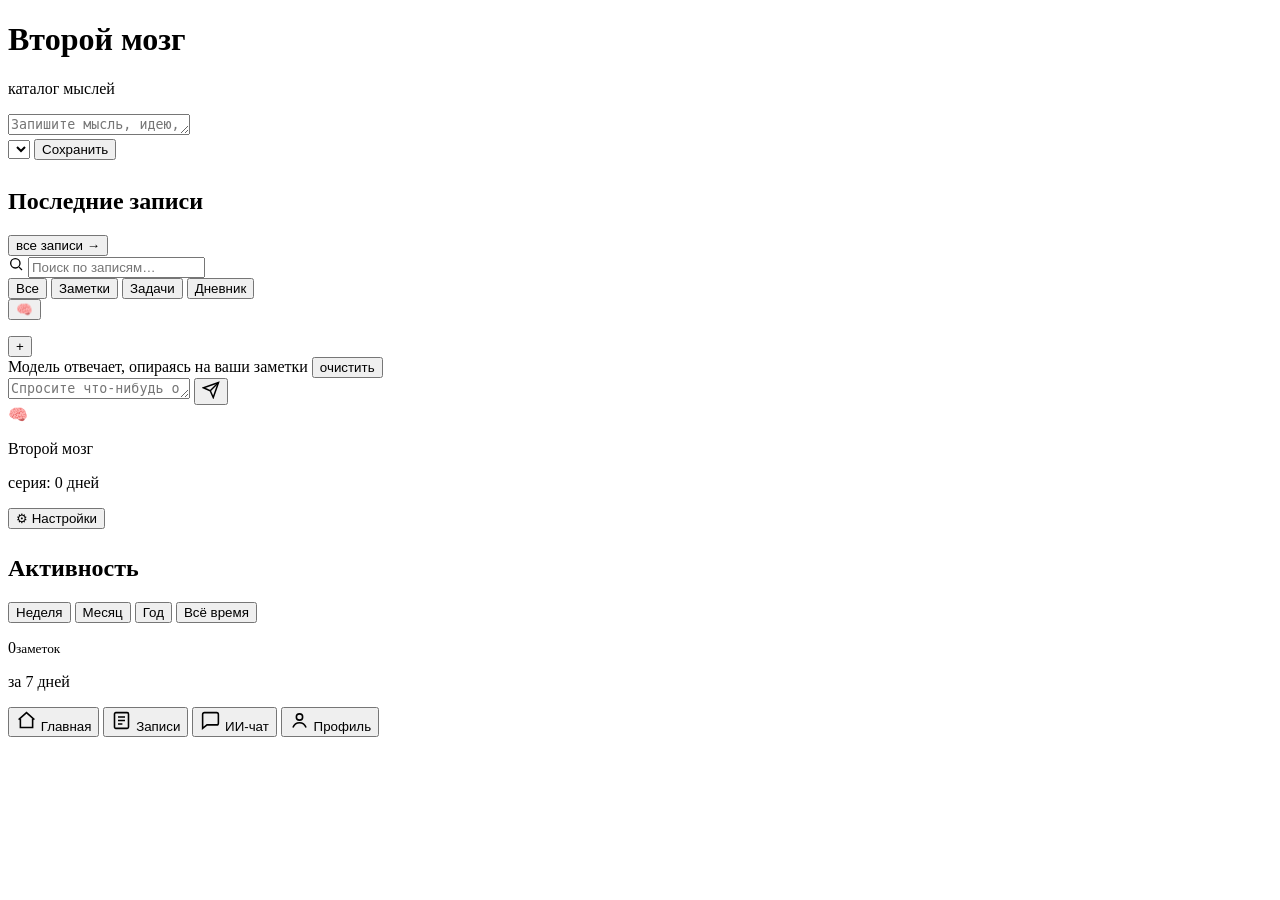
==== commit 76bb9fea: "Rename index (17).html to index.html" ====
--- a/index.html
+++ b/index.html
@@ -21,7 +21,10 @@
 
 <div id="app" class="app">
 
-  <!-- ==================== ШАПКА ==================== -->
+  <!-- ==================== ШАПКА ====================
+       Только заголовок — никаких иконок-действий. Карта мыслей теперь
+       живёт внутри "Записей", настройки и статистика — внутри "Профиля".
+       Одна система навигации — нижняя панель. -->
   <header class="topbar">
     <div class="topbar__brand">
       <div class="topbar__titles">
@@ -29,23 +32,15 @@
         <p class="topbar__subtitle" id="topbarSubtitle">каталог мыслей</p>
       </div>
     </div>
-    <div class="topbar__actions">
-      <button class="iconbtn" id="btnBrain" title="Карта мыслей" type="button" aria-label="Карта мыслей">
-        <span class="iconbtn__glyph">🧠</span>
-        <span class="iconbtn__label">Карта</span>
-      </button>
-      <button class="iconbtn" id="btnSettings" title="Настройки" type="button" aria-label="Настройки">
-        <svg viewBox="0 0 24 24" width="18" height="18" fill="none" stroke="currentColor" stroke-width="1.8"><path d="M12 15a3 3 0 100-6 3 3 0 000 6z"/><path d="M19.4 15a1.65 1.65 0 00.33 1.82l.06.06a2 2 0 11-2.83 2.83l-.06-.06a1.65 1.65 0 00-1.82-.33 1.65 1.65 0 00-1 1.51V21a2 2 0 11-4 0v-.09a1.65 1.65 0 00-1-1.51 1.65 1.65 0 00-1.82.33l-.06.06a2 2 0 11-2.83-2.83l.06-.06a1.65 1.65 0 00.33-1.82 1.65 1.65 0 00-1.51-1H3a2 2 0 110-4h.09a1.65 1.65 0 001.51-1 1.65 1.65 0 00-.33-1.82l-.06-.06a2 2 0 112.83-2.83l.06.06a1.65 1.65 0 001.82.33H9a1.65 1.65 0 001-1.51V3a2 2 0 114 0v.09a1.65 1.65 0 001 1.51 1.65 1.65 0 001.82-.33l.06-.06a2 2 0 112.83 2.83l-.06.06a1.65 1.65 0 00-.33 1.82V9a1.65 1.65 0 001.51 1H21a2 2 0 110 4h-.09a1.65 1.65 0 00-1.51 1z"/></svg>
-        <span class="iconbtn__label">Настройки</span>
-      </button>
-    </div>
   </header>
 
   <!-- ==================== ЭКРАНЫ ==================== -->
   <main class="views" id="views">
 
-    <!-- ---------- ГЛАВНАЯ ---------- -->
-    <section class="view" id="view-home" data-view="home">
+    <!-- ---------- ГЛАВНАЯ ----------
+         Единственная задача этого экрана — захват мысли. Никакой статистики
+         и графиков здесь больше нет (см. вкладку "Профиль"). -->
+    <section class="view is-active" id="view-home" data-view="home">
 
       <form class="capture" id="captureForm">
         <textarea id="captureInput" class="capture__input" placeholder="Запишите мысль, идею, задачу…" rows="1"></textarea>
@@ -57,62 +52,75 @@
         </div>
       </form>
 
-      <div class="section-head" style="margin-top:20px">
-        <h2 class="section-head__title">Активность</h2>
-      </div>
-      <div class="segmented" id="homeRange">
-        <button class="segmented__btn is-active" data-range="week" type="button">Неделя</button>
-        <button class="segmented__btn" data-range="month" type="button">Месяц</button>
-        <button class="segmented__btn" data-range="year" type="button">Год</button>
-        <button class="segmented__btn" data-range="all" type="button">Всё время</button>
-      </div>
-
-      <div class="chart-card">
-        <div class="chart-card__head">
-          <div>
-            <p class="chart-card__value" id="chartTotalLabel">0<small>заметок</small></p>
-            <p class="chart-card__sub" id="chartSubLabel">за 7 дней</p>
-          </div>
-        </div>
-        <div id="chartMount"></div>
-      </div>
-
-      <div class="stats-grid" id="statsGrid"></div>
-
-      <div class="section-head">
-        <h2 class="section-head__title">Свежие карточки</h2>
-        <button class="linkbtn" id="btnHomeAll" type="button">все заметки →</button>
+      <div class="section-head" style="margin-top:28px">
+        <h2 class="section-head__title">Последние записи</h2>
+        <button class="linkbtn" id="btnHomeAll" type="button">все записи →</button>
       </div>
       <div class="cards-list" id="homeRecent"></div>
-
-      <div class="section-head">
-        <h2 class="section-head__title">Открытые задачи</h2>
-        <button class="linkbtn" data-nav="tasks" type="button">все задачи →</button>
-      </div>
-      <div class="tasks-list" id="homeTasks"></div>
-
-      <div class="insight-card" id="insightCard" hidden>
-        <div class="insight-card__label">Наблюдение ИИ</div>
-        <div class="insight-card__text" id="insightText"></div>
-      </div>
-
-      <button class="brain-teaser" id="btnBrainTeaser" type="button">
-        <div>
-          <p class="brain-teaser__title">Карта мыслей</p>
-          <p class="brain-teaser__sub">заметки как нейронная сеть — связи по темам и датам</p>
-        </div>
-        <span class="brain-teaser__icon">🧠</span>
-      </button>
     </section>
 
-    <!-- ---------- ЗАМЕТКИ ---------- -->
-    <section class="view" id="view-notes" data-view="notes">
+    <!-- ---------- ЗАПИСИ (заметки + задачи + дневник, единая лента) ---------- -->
+    <section class="view" id="view-feed" data-view="feed">
       <div class="searchbar">
         <svg viewBox="0 0 24 24" width="16" height="16" fill="none" stroke="currentColor" stroke-width="2"><circle cx="11" cy="11" r="7"/><path d="M21 21l-4.3-4.3"/></svg>
-        <input type="text" id="notesSearch" placeholder="Поиск по заметкам…" />
-      </div>
-      <div class="chips-row" id="notesFilterChips"></div>
-      <div class="cards-list" id="notesList"></div>
+        <input type="text" id="feedSearch" placeholder="Поиск по записям…" />
+      </div>
+
+      <div class="feed-toolbar">
+        <div class="chips-row chips-row--grow" id="feedTypeChips">
+          <button class="chip is-active" data-typefilter="all" type="button">Все</button>
+          <button class="chip" data-typefilter="notes" type="button">Заметки</button>
+          <button class="chip" data-typefilter="tasks" type="button">Задачи</button>
+          <button class="chip" data-typefilter="journal" type="button">Дневник</button>
+        </div>
+        <button class="mapbtn" id="btnToggleMap" type="button" title="Карта мыслей" aria-label="Карта мыслей">
+          <span id="mapbtnIcon">🧠</span>
+        </button>
+      </div>
+
+      <div class="chips-row" id="feedCategoryChips" hidden></div>
+
+      <!-- инструменты задач: видны только при фильтре "Задачи" -->
+      <div id="feedTaskTools" hidden>
+        <form class="task-add" id="taskAddForm">
+          <input type="text" id="taskAddInput" placeholder="Новая задача…" />
+          <button type="submit" class="btn btn--brass">Добавить</button>
+        </form>
+        <button class="btn btn--ghost btn--sm settings-fullwidth" id="btnScanNotesForTasks" type="button" style="margin-bottom:12px">🤖 Найти задачи в заметках</button>
+        <div class="chips-row">
+          <button class="chip is-active" data-taskfilter="open" type="button">Открытые</button>
+          <button class="chip" data-taskfilter="done" type="button">Выполненные</button>
+          <button class="chip" data-taskfilter="all" type="button">Все</button>
+        </div>
+      </div>
+
+      <!-- сегодняшняя запись дневника: видна только при фильтре "Дневник" -->
+      <div id="feedJournalToday" hidden>
+        <div class="journal-today card">
+          <div class="journal-today__head">
+            <span class="mono-tag" id="journalDate">сегодня</span>
+            <div class="mood-row" id="moodRow"></div>
+          </div>
+          <textarea id="journalInput" class="journal-today__input" placeholder="Как прошёл день? Что важного случилось…" rows="4"></textarea>
+          <div class="journal-today__actions">
+            <button class="btn btn--ghost" id="btnJournalAI" type="button">✨ Резюме дня</button>
+            <button class="btn btn--brass" id="btnJournalSave" type="button">Сохранить запись</button>
+          </div>
+        </div>
+        <div class="section-head">
+          <h2 class="section-head__title">История</h2>
+          <button class="linkbtn" id="btnWeeklyInsight" type="button">итог недели ✨</button>
+        </div>
+      </div>
+
+      <!-- список записей -->
+      <div class="cards-list" id="feedList"></div>
+
+      <!-- карта мыслей (переключатель выше, иконка 🧠) -->
+      <div class="brain-canvas-wrap" id="feedMapWrap" hidden></div>
+      <div class="brain-legend" id="brainLegend"></div>
+      <p class="brain-stats" id="brainStats"></p>
+
       <button class="fab" id="btnNewNote" type="button" title="Новая заметка" aria-label="Новая заметка">+</button>
     </section>
 
@@ -131,65 +139,66 @@
       </form>
     </section>
 
-    <!-- ---------- ДНЕВНИК ---------- -->
-    <section class="view" id="view-journal" data-view="journal">
-      <div class="journal-today card">
-        <div class="journal-today__head">
-          <span class="mono-tag" id="journalDate">сегодня</span>
-          <div class="mood-row" id="moodRow"></div>
-        </div>
-        <textarea id="journalInput" class="journal-today__input" placeholder="Как прошёл день? Что важного случилось…" rows="4"></textarea>
-        <div class="journal-today__actions">
-          <button class="btn btn--ghost" id="btnJournalAI" type="button">✨ Резюме дня</button>
-          <button class="btn btn--brass" id="btnJournalSave" type="button">Сохранить запись</button>
-        </div>
-      </div>
-
-      <div class="section-head">
-        <h2 class="section-head__title">История</h2>
-        <button class="linkbtn" id="btnWeeklyInsight" type="button">итог недели ✨</button>
-      </div>
-      <div class="journal-list" id="journalList"></div>
+    <!-- ---------- ПРОФИЛЬ (статистика + активность + настройки) ----------
+         Аналитика больше не встречает пользователя на каждом входе — она
+         здесь, для тех, кому это интересно. -->
+    <section class="view" id="view-profile" data-view="profile">
+      <div class="profile-head">
+        <div class="profile-head__avatar" id="profileAvatar">🧠</div>
+        <div class="profile-head__info">
+          <p class="profile-head__name" id="profileName">Второй мозг</p>
+          <p class="profile-head__sub" id="profileStreak">серия: 0 дней</p>
+        </div>
+        <button class="btn btn--ghost btn--sm" id="btnOpenSettings" type="button">⚙ Настройки</button>
+      </div>
+
+      <div class="stats-grid" id="statsGrid"></div>
+
+      <div class="section-head" style="margin-top:26px">
+        <h2 class="section-head__title">Активность</h2>
+      </div>
+      <div class="segmented" id="homeRange">
+        <button class="segmented__btn is-active" data-range="week" type="button">Неделя</button>
+        <button class="segmented__btn" data-range="month" type="button">Месяц</button>
+        <button class="segmented__btn" data-range="year" type="button">Год</button>
+        <button class="segmented__btn" data-range="all" type="button">Всё время</button>
+      </div>
+
+      <div class="chart-card">
+        <div class="chart-card__head">
+          <div>
+            <p class="chart-card__value" id="chartTotalLabel">0<small>заметок</small></p>
+            <p class="chart-card__sub" id="chartSubLabel">за 7 дней</p>
+          </div>
+        </div>
+        <div id="chartMount"></div>
+      </div>
+
+      <div class="insight-card" id="insightCard" hidden>
+        <div class="insight-card__label">Наблюдение ИИ</div>
+        <div class="insight-card__text" id="insightText"></div>
+      </div>
     </section>
 
-    <!-- ---------- ЗАДАЧИ ---------- -->
-    <section class="view" id="view-tasks" data-view="tasks">
-      <form class="task-add" id="taskAddForm">
-        <input type="text" id="taskAddInput" placeholder="Новая задача…" />
-        <button type="submit" class="btn btn--brass">Добавить</button>
-      </form>
-      <button class="btn btn--ghost btn--sm settings-fullwidth" id="btnScanNotesForTasks" type="button" style="margin-bottom:12px">🤖 Найти задачи в заметках</button>
-      <div class="chips-row">
-        <button class="chip is-active" data-taskfilter="open" type="button">Открытые</button>
-        <button class="chip" data-taskfilter="done" type="button">Выполненные</button>
-        <button class="chip" data-taskfilter="all" type="button">Все</button>
-      </div>
-      <div class="tasks-list tasks-list--full" id="tasksFullList"></div>
-    </section>
-
   </main>
 
-  <!-- ==================== НИЖНЯЯ НАВИГАЦИЯ ==================== -->
+  <!-- ==================== НИЖНЯЯ НАВИГАЦИЯ (единственная система навигации) ==================== -->
   <nav class="tabbar" id="tabbar">
     <button class="tabbar__item is-active" data-nav="home" type="button">
       <svg viewBox="0 0 24 24" width="21" height="21" fill="none" stroke="currentColor" stroke-width="1.8"><path d="M3 11l9-8 9 8"/><path d="M5 10v10h14V10"/></svg>
       <span>Главная</span>
     </button>
-    <button class="tabbar__item" data-nav="notes" type="button">
+    <button class="tabbar__item" data-nav="feed" type="button">
       <svg viewBox="0 0 24 24" width="21" height="21" fill="none" stroke="currentColor" stroke-width="1.8"><rect x="4" y="3" width="16" height="18" rx="1.5"/><path d="M8 8h8M8 12h8M8 16h5"/></svg>
-      <span>Заметки</span>
+      <span>Записи</span>
     </button>
     <button class="tabbar__item" data-nav="chat" type="button">
       <svg viewBox="0 0 24 24" width="21" height="21" fill="none" stroke="currentColor" stroke-width="1.8"><path d="M21 15a2 2 0 01-2 2H8l-5 4V5a2 2 0 012-2h14a2 2 0 012 2z"/></svg>
       <span>ИИ-чат</span>
     </button>
-    <button class="tabbar__item" data-nav="journal" type="button">
-      <svg viewBox="0 0 24 24" width="21" height="21" fill="none" stroke="currentColor" stroke-width="1.8"><path d="M4 19.5A2.5 2.5 0 016.5 17H20"/><path d="M6.5 2H20v20H6.5A2.5 2.5 0 014 19.5v-15A2.5 2.5 0 016.5 2z"/></svg>
-      <span>Дневник</span>
-    </button>
-    <button class="tabbar__item" data-nav="tasks" type="button">
-      <svg viewBox="0 0 24 24" width="21" height="21" fill="none" stroke="currentColor" stroke-width="1.8"><path d="M9 11l3 3L22 4"/><path d="M21 12v7a2 2 0 01-2 2H5a2 2 0 01-2-2V5a2 2 0 012-2h11"/></svg>
-      <span>Задачи</span>
+    <button class="tabbar__item" data-nav="profile" type="button">
+      <svg viewBox="0 0 24 24" width="21" height="21" fill="none" stroke="currentColor" stroke-width="1.8"><circle cx="12" cy="8" r="3.6"/><path d="M4.5 20c1.4-3.6 4.4-5.5 7.5-5.5s6.1 1.9 7.5 5.5"/></svg>
+      <span>Профиль</span>
     </button>
   </nav>
 </div>
@@ -213,11 +222,11 @@
       <select id="noteCategory" class="capture__select"></select>
       <input type="text" id="noteTags" class="modal__tags-input" placeholder="теги через запятую" />
     </div>
+    <p class="modal__date-hint" id="noteModalDate"></p>
     <div class="modal__ai-row">
-      <button class="btn btn--ghost btn--sm" id="btnAutoTag" type="button">✨ Разложить по полочкам</button>
-      <button class="btn btn--ghost btn--sm" id="btnExtractTasks" type="button">✅ Найти задачи</button>
-      <button class="btn btn--ghost btn--sm" id="btnSummarizeNote" type="button">📝 Сжать текст</button>
-    </div>
+      <button class="btn btn--brass btn--sm" id="btnProcessNote" type="button">🤖 Обработать заметку</button>
+    </div>
+    <p class="modal__ai-caption">Один клик: подберёт категорию и теги, найдёт задачи в тексте и предложит короткое резюме.</p>
     <div class="modal__ai-output" id="noteAiOutput" hidden></div>
     <div class="modal__footer">
       <button class="btn btn--danger btn--sm" id="btnDeleteNote" type="button">Удалить</button>
@@ -305,20 +314,6 @@
   </div>
 </div>
 
-<!-- ==================== МОДАЛКА: КАРТА МЫСЛЕЙ (нейросвязи) ==================== -->
-<div class="modal" id="brainModal" hidden>
-  <div class="modal__sheet">
-    <div class="modal__handle"></div>
-    <div class="modal__head">
-      <h2 class="modal__heading">🧠 Карта мыслей</h2>
-      <button class="iconbtn" id="brainModalClose" type="button" aria-label="Закрыть">✕</button>
-    </div>
-    <div class="brain-canvas-wrap" id="brainCanvasWrap"></div>
-    <div class="brain-legend" id="brainLegend"></div>
-    <p class="brain-stats" id="brainStats"></p>
-  </div>
-</div>
-
 <!-- ==================== ОБУЧАЛКА (первый запуск) ==================== -->
 <div class="onboarding" id="onboarding" hidden>
   <button class="onboarding__skip" id="onboardingSkip" type="button">Пропустить</button>
@@ -331,6 +326,6 @@
 
 <div class="toast" id="toast" hidden></div>
 
-<script type="module" src="js/main.js"></script>
+<script type="module" src="main.js"></script>
 </body>
 </html>
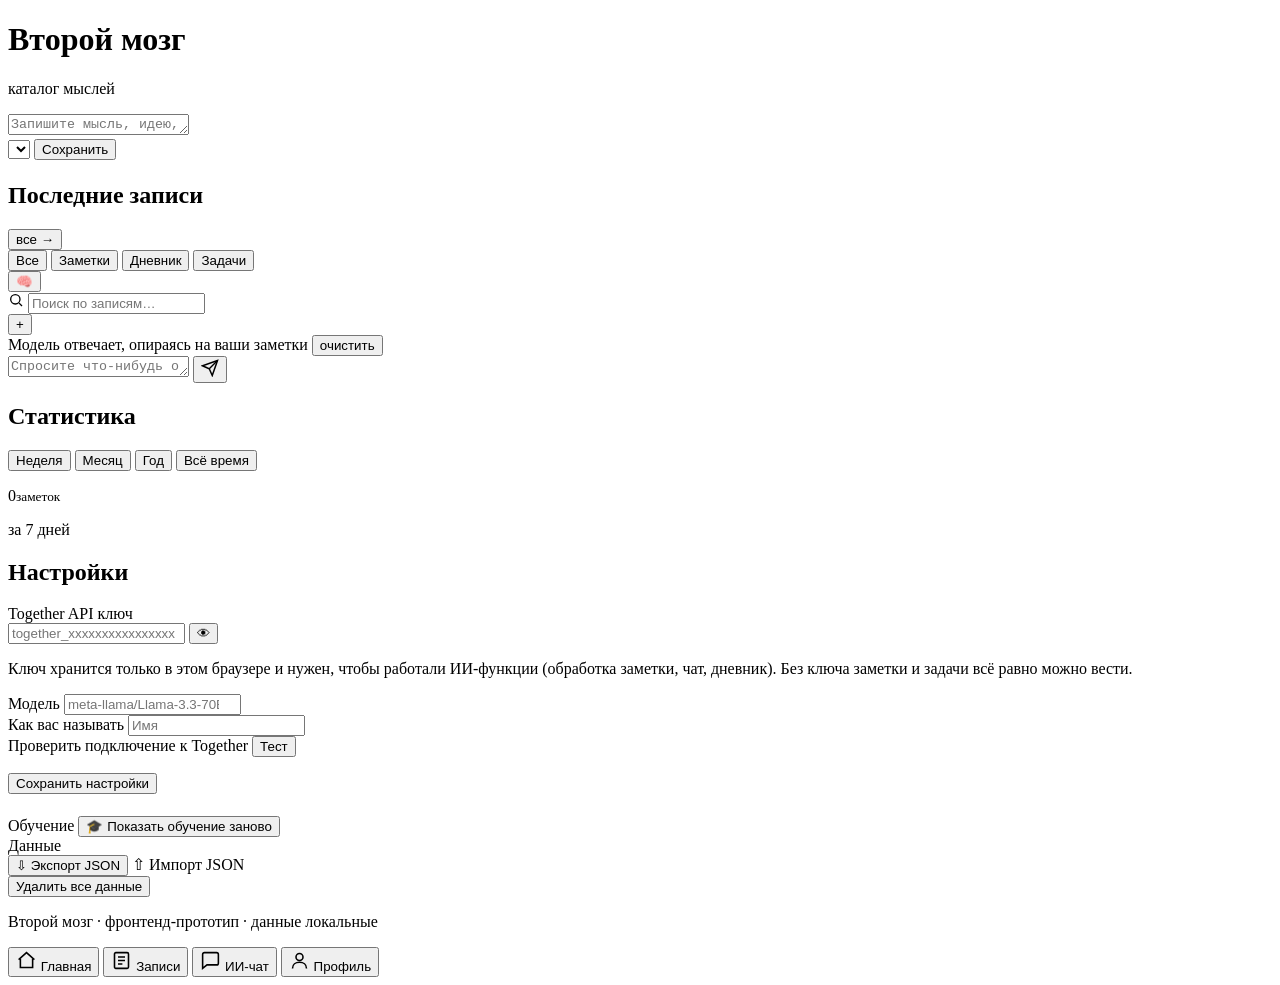
==== commit de3fd04d: "Rename index (18).html to index.html" ====
--- a/index.html
+++ b/index.html
@@ -22,15 +22,13 @@
 <div id="app" class="app">
 
   <!-- ==================== ШАПКА ====================
-       Только заголовок — никаких иконок-действий. Карта мыслей теперь
-       живёт внутри "Записей", настройки и статистика — внутри "Профиля".
-       Одна система навигации — нижняя панель. -->
+       Только заголовок — иконки карты и настроек убраны отсюда,
+       чтобы не дублировать нижнюю навигацию (карта теперь часть
+       вкладки «Записи», настройки — часть вкладки «Профиль»). -->
   <header class="topbar">
-    <div class="topbar__brand">
-      <div class="topbar__titles">
-        <h1 class="topbar__title">Второй мозг</h1>
-        <p class="topbar__subtitle" id="topbarSubtitle">каталог мыслей</p>
-      </div>
+    <div class="topbar__titles">
+      <h1 class="topbar__title">Второй мозг</h1>
+      <p class="topbar__subtitle" id="topbarSubtitle">каталог мыслей</p>
     </div>
   </header>
 
@@ -38,9 +36,9 @@
   <main class="views" id="views">
 
     <!-- ---------- ГЛАВНАЯ ----------
-         Единственная задача этого экрана — захват мысли. Никакой статистики
-         и графиков здесь больше нет (см. вкладку "Профиль"). -->
-    <section class="view is-active" id="view-home" data-view="home">
+         Только одно действие (захват мысли) + свежая лента.
+         Никакой статистики и графиков — им место на вкладке «Профиль». -->
+    <section class="view" id="view-home" data-view="home">
 
       <form class="capture" id="captureForm">
         <textarea id="captureInput" class="capture__input" placeholder="Запишите мысль, идею, задачу…" rows="1"></textarea>
@@ -52,51 +50,43 @@
         </div>
       </form>
 
-      <div class="section-head" style="margin-top:28px">
+      <div class="section-head" style="margin-top:22px">
         <h2 class="section-head__title">Последние записи</h2>
-        <button class="linkbtn" id="btnHomeAll" type="button">все записи →</button>
+        <button class="linkbtn" data-nav="records" type="button">все →</button>
       </div>
       <div class="cards-list" id="homeRecent"></div>
+
     </section>
 
-    <!-- ---------- ЗАПИСИ (заметки + задачи + дневник, единая лента) ---------- -->
-    <section class="view" id="view-feed" data-view="feed">
-      <div class="searchbar">
-        <svg viewBox="0 0 24 24" width="16" height="16" fill="none" stroke="currentColor" stroke-width="2"><circle cx="11" cy="11" r="7"/><path d="M21 21l-4.3-4.3"/></svg>
-        <input type="text" id="feedSearch" placeholder="Поиск по записям…" />
-      </div>
-
-      <div class="feed-toolbar">
-        <div class="chips-row chips-row--grow" id="feedTypeChips">
-          <button class="chip is-active" data-typefilter="all" type="button">Все</button>
-          <button class="chip" data-typefilter="notes" type="button">Заметки</button>
-          <button class="chip" data-typefilter="tasks" type="button">Задачи</button>
-          <button class="chip" data-typefilter="journal" type="button">Дневник</button>
-        </div>
-        <button class="mapbtn" id="btnToggleMap" type="button" title="Карта мыслей" aria-label="Карта мыслей">
-          <span id="mapbtnIcon">🧠</span>
+    <!-- ---------- ЗАПИСИ ----------
+         Объединяет то, что раньше было тремя разными вкладками
+         (Заметки / Дневник / Задачи) плюс карту мыслей — одна лента,
+         один переключатель типа записи сверху, один способ смотреть на неё
+         (список или карта). -->
+    <section class="view" id="view-records" data-view="records">
+
+      <div class="records-head">
+        <div class="segmented" id="recordsTypeSeg">
+          <button class="segmented__btn is-active" data-rtype="all" type="button">Все</button>
+          <button class="segmented__btn" data-rtype="notes" type="button">Заметки</button>
+          <button class="segmented__btn" data-rtype="journal" type="button">Дневник</button>
+          <button class="segmented__btn" data-rtype="tasks" type="button">Задачи</button>
+        </div>
+        <button class="iconbtn iconbtn--sq" id="btnToggleMapView" type="button" title="Карта мыслей" aria-label="Карта мыслей">
+          <span class="iconbtn__glyph">🧠</span>
         </button>
       </div>
 
-      <div class="chips-row" id="feedCategoryChips" hidden></div>
-
-      <!-- инструменты задач: видны только при фильтре "Задачи" -->
-      <div id="feedTaskTools" hidden>
-        <form class="task-add" id="taskAddForm">
-          <input type="text" id="taskAddInput" placeholder="Новая задача…" />
-          <button type="submit" class="btn btn--brass">Добавить</button>
-        </form>
-        <button class="btn btn--ghost btn--sm settings-fullwidth" id="btnScanNotesForTasks" type="button" style="margin-bottom:12px">🤖 Найти задачи в заметках</button>
-        <div class="chips-row">
-          <button class="chip is-active" data-taskfilter="open" type="button">Открытые</button>
-          <button class="chip" data-taskfilter="done" type="button">Выполненные</button>
-          <button class="chip" data-taskfilter="all" type="button">Все</button>
-        </div>
-      </div>
-
-      <!-- сегодняшняя запись дневника: видна только при фильтре "Дневник" -->
-      <div id="feedJournalToday" hidden>
-        <div class="journal-today card">
+      <!-- ---- список (заметки / всё / дневник / задачи) ---- -->
+      <div id="recordsListWrap">
+
+        <div class="searchbar">
+          <svg viewBox="0 0 24 24" width="16" height="16" fill="none" stroke="currentColor" stroke-width="2"><circle cx="11" cy="11" r="7"/><path d="M21 21l-4.3-4.3"/></svg>
+          <input type="text" id="recordsSearch" placeholder="Поиск по записям…" />
+        </div>
+
+        <!-- дневник: запись за сегодня — видна только при фильтре «Дневник» -->
+        <div class="journal-today card" id="journalComposer" hidden>
           <div class="journal-today__head">
             <span class="mono-tag" id="journalDate">сегодня</span>
             <div class="mood-row" id="moodRow"></div>
@@ -107,19 +97,36 @@
             <button class="btn btn--brass" id="btnJournalSave" type="button">Сохранить запись</button>
           </div>
         </div>
-        <div class="section-head">
+        <div id="insightCard" class="insight-card" hidden>
+          <div class="insight-card__label">Наблюдение ИИ</div>
+          <div class="insight-card__text" id="insightText"></div>
+        </div>
+        <div class="section-head" id="journalHistoryHead" hidden style="margin-top:18px">
           <h2 class="section-head__title">История</h2>
           <button class="linkbtn" id="btnWeeklyInsight" type="button">итог недели ✨</button>
         </div>
-      </div>
-
-      <!-- список записей -->
-      <div class="cards-list" id="feedList"></div>
-
-      <!-- карта мыслей (переключатель выше, иконка 🧠) -->
-      <div class="brain-canvas-wrap" id="feedMapWrap" hidden></div>
-      <div class="brain-legend" id="brainLegend"></div>
-      <p class="brain-stats" id="brainStats"></p>
+
+        <!-- задачи: быстрое добавление — видно только при фильтре «Задачи» -->
+        <form class="task-add" id="taskAddForm" hidden>
+          <input type="text" id="taskAddInput" placeholder="Новая задача…" />
+          <button type="submit" class="btn btn--brass">Добавить</button>
+        </form>
+        <button class="btn btn--ghost btn--sm settings-fullwidth" id="btnScanNotesForTasks" hidden style="margin-bottom:12px">🤖 Найти задачи в заметках</button>
+        <div class="chips-row" id="tasksStatusChips" hidden>
+          <button class="chip is-active" data-taskfilter="open" type="button">Открытые</button>
+          <button class="chip" data-taskfilter="done" type="button">Выполненные</button>
+          <button class="chip" data-taskfilter="all" type="button">Все</button>
+        </div>
+
+        <div class="cards-list" id="recordsList"></div>
+      </div>
+
+      <!-- ---- карта мыслей (переключатель списка) ---- -->
+      <div id="recordsMapWrap" hidden>
+        <div class="brain-canvas-wrap" id="brainCanvasWrap"></div>
+        <div class="brain-legend" id="brainLegend"></div>
+        <p class="brain-stats" id="brainStats"></p>
+      </div>
 
       <button class="fab" id="btnNewNote" type="button" title="Новая заметка" aria-label="Новая заметка">+</button>
     </section>
@@ -139,31 +146,21 @@
       </form>
     </section>
 
-    <!-- ---------- ПРОФИЛЬ (статистика + активность + настройки) ----------
-         Аналитика больше не встречает пользователя на каждом входе — она
-         здесь, для тех, кому это интересно. -->
+    <!-- ---------- ПРОФИЛЬ ----------
+         Сюда убрана вся аналитика (график, серия дней, статистика) —
+         кому интересно, тот зайдёт сам, а не будет натыкаться на неё
+         каждый раз на главном экране. Плюс настройки и данные. -->
     <section class="view" id="view-profile" data-view="profile">
-      <div class="profile-head">
-        <div class="profile-head__avatar" id="profileAvatar">🧠</div>
-        <div class="profile-head__info">
-          <p class="profile-head__name" id="profileName">Второй мозг</p>
-          <p class="profile-head__sub" id="profileStreak">серия: 0 дней</p>
-        </div>
-        <button class="btn btn--ghost btn--sm" id="btnOpenSettings" type="button">⚙ Настройки</button>
-      </div>
-
-      <div class="stats-grid" id="statsGrid"></div>
-
-      <div class="section-head" style="margin-top:26px">
-        <h2 class="section-head__title">Активность</h2>
-      </div>
-      <div class="segmented" id="homeRange">
+
+      <div class="section-head" style="margin-top:0">
+        <h2 class="section-head__title">Статистика</h2>
+      </div>
+      <div class="segmented" id="profileRange">
         <button class="segmented__btn is-active" data-range="week" type="button">Неделя</button>
         <button class="segmented__btn" data-range="month" type="button">Месяц</button>
         <button class="segmented__btn" data-range="year" type="button">Год</button>
         <button class="segmented__btn" data-range="all" type="button">Всё время</button>
       </div>
-
       <div class="chart-card">
         <div class="chart-card__head">
           <div>
@@ -173,22 +170,79 @@
         </div>
         <div id="chartMount"></div>
       </div>
-
-      <div class="insight-card" id="insightCard" hidden>
-        <div class="insight-card__label">Наблюдение ИИ</div>
-        <div class="insight-card__text" id="insightText"></div>
+      <div class="stats-grid" id="statsGrid"></div>
+
+      <div class="section-head">
+        <h2 class="section-head__title">Настройки</h2>
+      </div>
+
+      <div class="settings-block">
+        <label class="settings-label">Together API ключ</label>
+        <div class="settings-inputrow">
+          <input type="password" id="settingsApiKey" placeholder="together_xxxxxxxxxxxxxxxx" autocomplete="off" />
+          <button type="button" class="iconbtn" id="btnToggleKey" title="Показать / скрыть">👁</button>
+        </div>
+        <p class="settings-hint">Ключ хранится только в этом браузере и нужен, чтобы работали ИИ-функции (обработка заметки, чат, дневник). Без ключа заметки и задачи всё равно можно вести.</p>
+      </div>
+
+      <div class="settings-block">
+        <label class="settings-label">Модель</label>
+        <input type="text" id="settingsModel" list="modelList" placeholder="meta-llama/Llama-3.3-70B-Instruct-Turbo" />
+        <datalist id="modelList">
+          <option value="meta-llama/Llama-3.3-70B-Instruct-Turbo">
+          <option value="meta-llama/Meta-Llama-3.1-8B-Instruct-Turbo">
+          <option value="Qwen/Qwen2.5-72B-Instruct-Turbo">
+          <option value="deepseek-ai/DeepSeek-V3">
+          <option value="mistralai/Mixtral-8x7B-Instruct-v0.1">
+          <option value="openai/gpt-oss-20b">
+        </datalist>
+      </div>
+
+      <div class="settings-block">
+        <label class="settings-label">Как вас называть</label>
+        <input type="text" id="settingsUserName" placeholder="Имя" />
+      </div>
+
+      <div class="settings-block">
+        <div class="settings-row-between">
+          <span class="settings-hint" style="margin:0">Проверить подключение к Together</span>
+          <button class="btn btn--ghost btn--sm" id="btnTestApi" type="button">Тест</button>
+        </div>
+        <p class="settings-status" id="apiTestStatus"></p>
+      </div>
+
+      <button class="btn btn--brass btn--full" id="btnSaveSettings" type="button">Сохранить настройки</button>
+
+      <div class="settings-block" style="margin-top:22px">
+        <label class="settings-label">Обучение</label>
+        <button class="btn btn--ghost btn--sm settings-fullwidth" id="btnShowOnboarding" type="button">🎓 Показать обучение заново</button>
+      </div>
+
+      <div class="settings-block">
+        <label class="settings-label">Данные</label>
+        <div class="settings-actions">
+          <button class="btn btn--ghost btn--sm" id="btnExport" type="button">⇩ Экспорт JSON</button>
+          <label class="btn btn--ghost btn--sm" for="importFile">⇧ Импорт JSON</label>
+          <input type="file" id="importFile" accept="application/json" hidden />
+        </div>
+        <button class="btn btn--danger btn--sm settings-fullwidth" id="btnClearAll" type="button">Удалить все данные</button>
+      </div>
+
+      <div class="settings-block">
+        <p class="settings-footnote">Второй мозг · фронтенд-прототип · данные локальные</p>
       </div>
     </section>
 
   </main>
 
-  <!-- ==================== НИЖНЯЯ НАВИГАЦИЯ (единственная система навигации) ==================== -->
+  <!-- ==================== НИЖНЯЯ НАВИГАЦИЯ ====================
+       Единственная система навигации в приложении: 4 раздела. -->
   <nav class="tabbar" id="tabbar">
     <button class="tabbar__item is-active" data-nav="home" type="button">
       <svg viewBox="0 0 24 24" width="21" height="21" fill="none" stroke="currentColor" stroke-width="1.8"><path d="M3 11l9-8 9 8"/><path d="M5 10v10h14V10"/></svg>
       <span>Главная</span>
     </button>
-    <button class="tabbar__item" data-nav="feed" type="button">
+    <button class="tabbar__item" data-nav="records" type="button">
       <svg viewBox="0 0 24 24" width="21" height="21" fill="none" stroke="currentColor" stroke-width="1.8"><rect x="4" y="3" width="16" height="18" rx="1.5"/><path d="M8 8h8M8 12h8M8 16h5"/></svg>
       <span>Записи</span>
     </button>
@@ -197,7 +251,7 @@
       <span>ИИ-чат</span>
     </button>
     <button class="tabbar__item" data-nav="profile" type="button">
-      <svg viewBox="0 0 24 24" width="21" height="21" fill="none" stroke="currentColor" stroke-width="1.8"><circle cx="12" cy="8" r="3.6"/><path d="M4.5 20c1.4-3.6 4.4-5.5 7.5-5.5s6.1 1.9 7.5 5.5"/></svg>
+      <svg viewBox="0 0 24 24" width="21" height="21" fill="none" stroke="currentColor" stroke-width="1.8"><circle cx="12" cy="8" r="4"/><path d="M4 21c0-4.4 3.6-7 8-7s8 2.6 8 7"/></svg>
       <span>Профиль</span>
     </button>
   </nav>
@@ -208,7 +262,10 @@
   <div class="modal__sheet">
     <div class="modal__handle"></div>
     <div class="modal__head">
-      <span class="mono-tag" id="noteModalId">#0000</span>
+      <div>
+        <span class="mono-tag" id="noteModalId">#0000</span>
+        <span class="mono-tag" id="noteModalDate" style="margin-left:8px"></span>
+      </div>
       <div class="modal__head-actions">
         <button class="iconbtn" id="btnPinNote" type="button" aria-label="Закрепить">
           <span class="iconbtn__glyph">📌</span>
@@ -222,82 +279,19 @@
       <select id="noteCategory" class="capture__select"></select>
       <input type="text" id="noteTags" class="modal__tags-input" placeholder="теги через запятую" />
     </div>
-    <p class="modal__date-hint" id="noteModalDate"></p>
+
+    <!-- Одна кнопка вместо трёх: один клик — категория, теги, заголовок
+         и задачи находятся сразу все вместе. Сжатие текста — отдельное,
+         менее заметное действие, потому что оно необратимо меняет текст. -->
     <div class="modal__ai-row">
-      <button class="btn btn--brass btn--sm" id="btnProcessNote" type="button">🤖 Обработать заметку</button>
-    </div>
-    <p class="modal__ai-caption">Один клик: подберёт категорию и теги, найдёт задачи в тексте и предложит короткое резюме.</p>
+      <button class="btn btn--brass modal__ai-main" id="btnAutoProcess" type="button">✨ Обработать заметку</button>
+    </div>
     <div class="modal__ai-output" id="noteAiOutput" hidden></div>
+    <button class="linkbtn modal__summarize-link" id="btnSummarizeNote" type="button">📝 Сжать текст в резюме</button>
+
     <div class="modal__footer">
       <button class="btn btn--danger btn--sm" id="btnDeleteNote" type="button">Удалить</button>
       <button class="btn btn--brass" id="btnSaveNote" type="button">Сохранить</button>
-    </div>
-  </div>
-</div>
-
-<!-- ==================== МОДАЛКА: НАСТРОЙКИ ==================== -->
-<div class="modal" id="settingsModal" hidden>
-  <div class="modal__sheet">
-    <div class="modal__handle"></div>
-    <div class="modal__head">
-      <h2 class="modal__heading">Настройки</h2>
-      <button class="iconbtn" id="settingsModalClose" type="button" aria-label="Закрыть">✕</button>
-    </div>
-
-    <div class="settings-block">
-      <label class="settings-label">Together API ключ</label>
-      <div class="settings-inputrow">
-        <input type="password" id="settingsApiKey" placeholder="together_xxxxxxxxxxxxxxxx" autocomplete="off" />
-        <button type="button" class="iconbtn" id="btnToggleKey" title="Показать / скрыть">👁</button>
-      </div>
-      <p class="settings-hint">Ключ хранится только в этом браузере и нужен, чтобы работали ИИ-функции (автотег, чат, дневник). Без ключа заметки и задачи всё равно можно вести.</p>
-    </div>
-
-    <div class="settings-block">
-      <label class="settings-label">Модель</label>
-      <input type="text" id="settingsModel" list="modelList" placeholder="meta-llama/Llama-3.3-70B-Instruct-Turbo" />
-      <datalist id="modelList">
-        <option value="meta-llama/Llama-3.3-70B-Instruct-Turbo">
-        <option value="meta-llama/Meta-Llama-3.1-8B-Instruct-Turbo">
-        <option value="Qwen/Qwen2.5-72B-Instruct-Turbo">
-        <option value="deepseek-ai/DeepSeek-V3">
-        <option value="mistralai/Mixtral-8x7B-Instruct-v0.1">
-        <option value="openai/gpt-oss-20b">
-      </datalist>
-    </div>
-
-    <div class="settings-block">
-      <label class="settings-label">Как вас называть</label>
-      <input type="text" id="settingsUserName" placeholder="Имя" />
-    </div>
-
-    <div class="settings-block">
-      <div class="settings-row-between">
-        <span class="settings-hint" style="margin:0">Проверить подключение к Together</span>
-        <button class="btn btn--ghost btn--sm" id="btnTestApi" type="button">Тест</button>
-      </div>
-      <p class="settings-status" id="apiTestStatus"></p>
-    </div>
-
-    <button class="btn btn--brass btn--full" id="btnSaveSettings" type="button">Сохранить настройки</button>
-
-    <div class="settings-block" style="margin-top:22px">
-      <label class="settings-label">Обучение</label>
-      <button class="btn btn--ghost btn--sm settings-fullwidth" id="btnShowOnboarding" type="button">🎓 Показать обучение заново</button>
-    </div>
-
-    <div class="settings-block">
-      <label class="settings-label">Данные</label>
-      <div class="settings-actions">
-        <button class="btn btn--ghost btn--sm" id="btnExport" type="button">⇩ Экспорт JSON</button>
-        <label class="btn btn--ghost btn--sm" for="importFile">⇧ Импорт JSON</label>
-        <input type="file" id="importFile" accept="application/json" hidden />
-      </div>
-      <button class="btn btn--danger btn--sm settings-fullwidth" id="btnClearAll" type="button">Удалить все данные</button>
-    </div>
-
-    <div class="settings-block">
-      <p class="settings-footnote">Второй мозг · фронтенд-прототип · данные локальные</p>
     </div>
   </div>
 </div>
@@ -326,6 +320,6 @@
 
 <div class="toast" id="toast" hidden></div>
 
-<script type="module" src="main.js"></script>
+<script type="module" src="js/main.js"></script>
 </body>
 </html>
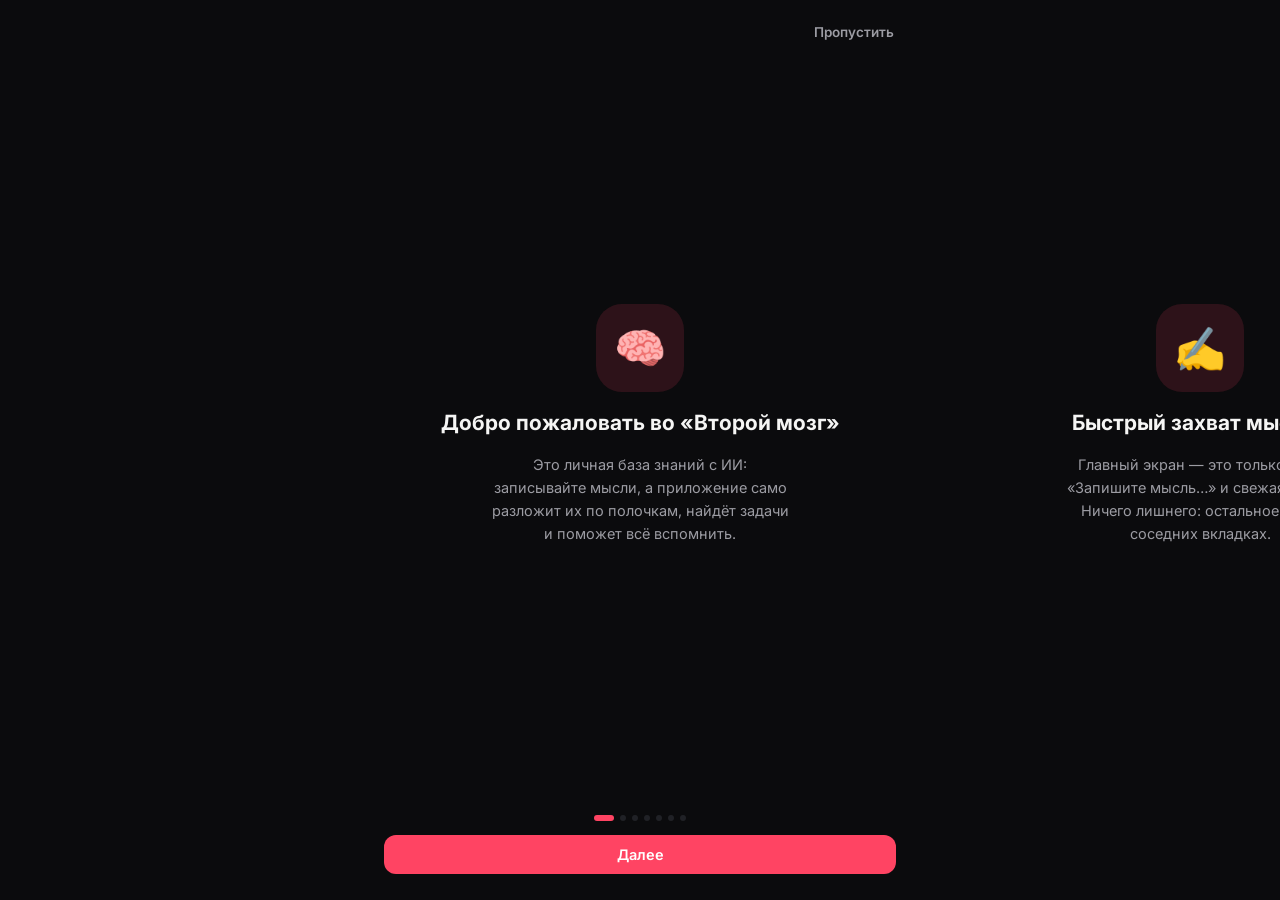
==== commit 8cd05091: "Add files via upload" ====
--- a/index.html
+++ b/index.html
@@ -67,58 +67,84 @@
 
       <div class="records-head">
         <div class="segmented" id="recordsTypeSeg">
-          <button class="segmented__btn is-active" data-rtype="all" type="button">Все</button>
-          <button class="segmented__btn" data-rtype="notes" type="button">Заметки</button>
+          <button class="segmented__btn is-active" data-rtype="notes" type="button">Заметки</button>
           <button class="segmented__btn" data-rtype="journal" type="button">Дневник</button>
           <button class="segmented__btn" data-rtype="tasks" type="button">Задачи</button>
         </div>
+        <button class="iconbtn iconbtn--sq" id="btnToggleSearch" type="button" title="Поиск" aria-label="Поиск">
+          <svg viewBox="0 0 24 24" width="17" height="17" fill="none" stroke="currentColor" stroke-width="2"><circle cx="11" cy="11" r="7"/><path d="M21 21l-4.3-4.3"/></svg>
+        </button>
         <button class="iconbtn iconbtn--sq" id="btnToggleMapView" type="button" title="Карта мыслей" aria-label="Карта мыслей">
-          <span class="iconbtn__glyph">🧠</span>
-        </button>
-      </div>
-
-      <!-- ---- список (заметки / всё / дневник / задачи) ---- -->
+          <svg viewBox="0 0 24 24" width="19" height="19" fill="none" stroke="currentColor" stroke-width="1.8"><circle cx="6" cy="6" r="2.3"/><circle cx="18" cy="6" r="2.3"/><circle cx="12" cy="18" r="2.3"/><path d="M8 7l6 9M16 7l-6 9M8.3 6h7.4"/></svg>
+        </button>
+      </div>
+
+      <div class="searchbar searchbar--collapsible" id="searchBarWrap" hidden>
+        <svg viewBox="0 0 24 24" width="16" height="16" fill="none" stroke="currentColor" stroke-width="2"><circle cx="11" cy="11" r="7"/><path d="M21 21l-4.3-4.3"/></svg>
+        <input type="text" id="recordsSearch" placeholder="Поиск по записям…" />
+        <button class="searchbar__close" id="btnCloseSearch" type="button" aria-label="Закрыть поиск">
+          <svg viewBox="0 0 24 24" width="15" height="15" fill="none" stroke="currentColor" stroke-width="2"><path d="M18 6L6 18M6 6l12 12"/></svg>
+        </button>
+      </div>
+
+      <!-- ---- список (заметки / задачи) ---- -->
       <div id="recordsListWrap">
-
-        <div class="searchbar">
-          <svg viewBox="0 0 24 24" width="16" height="16" fill="none" stroke="currentColor" stroke-width="2"><circle cx="11" cy="11" r="7"/><path d="M21 21l-4.3-4.3"/></svg>
-          <input type="text" id="recordsSearch" placeholder="Поиск по записям…" />
-        </div>
-
-        <!-- дневник: запись за сегодня — видна только при фильтре «Дневник» -->
-        <div class="journal-today card" id="journalComposer" hidden>
-          <div class="journal-today__head">
-            <span class="mono-tag" id="journalDate">сегодня</span>
-            <div class="mood-row" id="moodRow"></div>
-          </div>
-          <textarea id="journalInput" class="journal-today__input" placeholder="Как прошёл день? Что важного случилось…" rows="4"></textarea>
-          <div class="journal-today__actions">
-            <button class="btn btn--ghost" id="btnJournalAI" type="button">✨ Резюме дня</button>
-            <button class="btn btn--brass" id="btnJournalSave" type="button">Сохранить запись</button>
-          </div>
-        </div>
-        <div id="insightCard" class="insight-card" hidden>
-          <div class="insight-card__label">Наблюдение ИИ</div>
-          <div class="insight-card__text" id="insightText"></div>
-        </div>
-        <div class="section-head" id="journalHistoryHead" hidden style="margin-top:18px">
-          <h2 class="section-head__title">История</h2>
-          <button class="linkbtn" id="btnWeeklyInsight" type="button">итог недели ✨</button>
-        </div>
 
         <!-- задачи: быстрое добавление — видно только при фильтре «Задачи» -->
         <form class="task-add" id="taskAddForm" hidden>
           <input type="text" id="taskAddInput" placeholder="Новая задача…" />
           <button type="submit" class="btn btn--brass">Добавить</button>
         </form>
-        <button class="btn btn--ghost btn--sm settings-fullwidth" id="btnScanNotesForTasks" hidden style="margin-bottom:12px">🤖 Найти задачи в заметках</button>
+        <button class="btn btn--ghost btn--sm settings-fullwidth" id="btnScanNotesForTasks" hidden style="margin-bottom:12px">
+          <svg viewBox="0 0 24 24" width="15" height="15" fill="none" stroke="currentColor" stroke-width="1.8"><rect x="3" y="4" width="12" height="14" rx="2"/><path d="M6 8h6M6 11h6M6 14h4"/><circle cx="18" cy="16" r="3.4"/><path d="M20.4 18.4L23 21"/></svg>
+          Найти задачи в заметках
+        </button>
         <div class="chips-row" id="tasksStatusChips" hidden>
           <button class="chip is-active" data-taskfilter="open" type="button">Открытые</button>
           <button class="chip" data-taskfilter="done" type="button">Выполненные</button>
-          <button class="chip" data-taskfilter="all" type="button">Все</button>
         </div>
 
         <div class="cards-list" id="recordsList"></div>
+
+        <!-- ---- дневник: отдельная, самостоятельная панель ---- -->
+        <div class="journal-panel" id="journalPanel" hidden>
+
+          <div class="journal-panel__head">
+            <div>
+              <h2 class="journal-panel__title">Дневник</h2>
+              <p class="journal-panel__sub" id="journalDateSub"></p>
+            </div>
+            <div class="journal-streak" id="journalStreak"></div>
+          </div>
+
+          <div class="journal-week" id="journalWeek"></div>
+
+          <div class="journal-card">
+            <div class="journal-card__moods" id="moodRow"></div>
+            <textarea id="journalInput" class="journal-card__input" placeholder="Как прошёл день? Что важного случилось…" rows="4"></textarea>
+            <div class="journal-card__actions">
+              <button class="btn btn--ghost btn--sm" id="btnJournalAI" type="button">
+                <svg viewBox="0 0 24 24" width="14" height="14" fill="currentColor" stroke="none"><path d="M12 2l1.8 5.4L19 9l-5.2 1.8L12 16l-1.8-5.2L5 9l5.2-1.6L12 2z"/></svg>
+                Рефлексия дня
+              </button>
+              <button class="btn btn--brass btn--sm" id="btnJournalSave" type="button">Сохранить</button>
+            </div>
+          </div>
+
+          <div id="insightCard" class="insight-card" hidden>
+            <div class="insight-card__label">Наблюдение ИИ</div>
+            <div class="insight-card__text" id="insightText"></div>
+          </div>
+
+          <div class="section-head" style="margin-top:22px">
+            <h2 class="section-head__title">История</h2>
+            <button class="linkbtn" id="btnWeeklyInsight" type="button">
+              <svg viewBox="0 0 24 24" width="12" height="12" fill="currentColor" stroke="none" style="vertical-align:-1px;margin-right:3px"><path d="M12 2l1.8 5.4L19 9l-5.2 1.8L12 16l-1.8-5.2L5 9l5.2-1.6L12 2z"/></svg>
+              итог недели
+            </button>
+          </div>
+          <div class="cards-list" id="journalHistoryList"></div>
+        </div>
       </div>
 
       <!-- ---- карта мыслей (переключатель списка) ---- -->
@@ -180,7 +206,9 @@
         <label class="settings-label">Together API ключ</label>
         <div class="settings-inputrow">
           <input type="password" id="settingsApiKey" placeholder="together_xxxxxxxxxxxxxxxx" autocomplete="off" />
-          <button type="button" class="iconbtn" id="btnToggleKey" title="Показать / скрыть">👁</button>
+          <button type="button" class="iconbtn" id="btnToggleKey" title="Показать / скрыть">
+            <svg viewBox="0 0 24 24" width="17" height="17" fill="none" stroke="currentColor" stroke-width="2"><path d="M2 12s4-7 10-7 10 7 10 7-4 7-10 7-10-7-10-7z"/><circle cx="12" cy="12" r="3"/></svg>
+          </button>
         </div>
         <p class="settings-hint">Ключ хранится только в этом браузере и нужен, чтобы работали ИИ-функции (обработка заметки, чат, дневник). Без ключа заметки и задачи всё равно можно вести.</p>
       </div>
@@ -215,14 +243,23 @@
 
       <div class="settings-block" style="margin-top:22px">
         <label class="settings-label">Обучение</label>
-        <button class="btn btn--ghost btn--sm settings-fullwidth" id="btnShowOnboarding" type="button">🎓 Показать обучение заново</button>
+        <button class="btn btn--ghost btn--sm settings-fullwidth" id="btnShowOnboarding" type="button">
+          <svg viewBox="0 0 24 24" width="15" height="15" fill="none" stroke="currentColor" stroke-width="1.8"><path d="M2 8l10-4 10 4-10 4-10-4z"/><path d="M6 10.5V16c0 1.2 2.8 3 6 3s6-1.8 6-3v-5.5"/><path d="M22 8v6"/></svg>
+          Показать обучение заново
+        </button>
       </div>
 
       <div class="settings-block">
         <label class="settings-label">Данные</label>
         <div class="settings-actions">
-          <button class="btn btn--ghost btn--sm" id="btnExport" type="button">⇩ Экспорт JSON</button>
-          <label class="btn btn--ghost btn--sm" for="importFile">⇧ Импорт JSON</label>
+          <button class="btn btn--ghost btn--sm" id="btnExport" type="button">
+            <svg viewBox="0 0 24 24" width="14" height="14" fill="none" stroke="currentColor" stroke-width="2"><path d="M12 3v11m0 0l-4-4m4 4l4-4"/><path d="M5 21h14"/></svg>
+            Экспорт JSON
+          </button>
+          <label class="btn btn--ghost btn--sm" for="importFile">
+            <svg viewBox="0 0 24 24" width="14" height="14" fill="none" stroke="currentColor" stroke-width="2"><path d="M12 21V10m0 0l-4 4m4-4l4 4"/><path d="M5 3h14"/></svg>
+            Импорт JSON
+          </label>
           <input type="file" id="importFile" accept="application/json" hidden />
         </div>
         <button class="btn btn--danger btn--sm settings-fullwidth" id="btnClearAll" type="button">Удалить все данные</button>
@@ -268,9 +305,11 @@
       </div>
       <div class="modal__head-actions">
         <button class="iconbtn" id="btnPinNote" type="button" aria-label="Закрепить">
-          <span class="iconbtn__glyph">📌</span>
-        </button>
-        <button class="iconbtn" id="noteModalClose" type="button" aria-label="Закрыть">✕</button>
+          <svg viewBox="0 0 24 24" width="16" height="16" fill="none" stroke="currentColor" stroke-width="2"><path d="M12 21s7-7.2 7-12a7 7 0 10-14 0c0 4.8 7 12 7 12z"/><circle cx="12" cy="9" r="2.4"/></svg>
+        </button>
+        <button class="iconbtn" id="noteModalClose" type="button" aria-label="Закрыть">
+          <svg viewBox="0 0 24 24" width="15" height="15" fill="none" stroke="currentColor" stroke-width="2"><path d="M18 6L6 18M6 6l12 12"/></svg>
+        </button>
       </div>
     </div>
     <input type="text" id="noteTitle" class="modal__title-input" placeholder="Заголовок (необязательно)" />
@@ -284,10 +323,16 @@
          и задачи находятся сразу все вместе. Сжатие текста — отдельное,
          менее заметное действие, потому что оно необратимо меняет текст. -->
     <div class="modal__ai-row">
-      <button class="btn btn--brass modal__ai-main" id="btnAutoProcess" type="button">✨ Обработать заметку</button>
+      <button class="btn btn--brass modal__ai-main" id="btnAutoProcess" type="button">
+        <svg viewBox="0 0 24 24" width="15" height="15" fill="currentColor" stroke="none"><path d="M12 2l1.8 5.4L19 9l-5.2 1.8L12 16l-1.8-5.2L5 9l5.2-1.6L12 2z"/></svg>
+        Обработать заметку
+      </button>
     </div>
     <div class="modal__ai-output" id="noteAiOutput" hidden></div>
-    <button class="linkbtn modal__summarize-link" id="btnSummarizeNote" type="button">📝 Сжать текст в резюме</button>
+    <button class="linkbtn modal__summarize-link" id="btnSummarizeNote" type="button">
+      <svg viewBox="0 0 24 24" width="13" height="13" fill="none" stroke="currentColor" stroke-width="2" style="vertical-align:-2px;margin-right:4px"><path d="M6 3v4H3M18 3v4h3M6 21v-4H3M18 21v-4h3"/></svg>
+      Сжать текст в резюме
+    </button>
 
     <div class="modal__footer">
       <button class="btn btn--danger btn--sm" id="btnDeleteNote" type="button">Удалить</button>
@@ -320,6 +365,6 @@
 
 <div class="toast" id="toast" hidden></div>
 
-<script type="module" src="js/main.js"></script>
+<script src="app.js" defer></script>
 </body>
 </html>
--- a/styles.css
+++ b/styles.css
@@ -0,0 +1,580 @@
+/* =========================================================================
+   ВТОРОЙ МОЗГ — дизайн-система
+   Один шрифт (Inter), чёткая иерархия по весу/размеру, минимум декора.
+   Тёмная тема, один акцентный цвет, поверхности отличаются только
+   тоном фона — без лишних рамок, пунктиров и подписей "для красоты".
+   ========================================================================= */
+
+:root{
+  /* --- поверхности --- */
+  --bg: #0B0B0D;
+  --surface: #17181C;
+  --surface-2: #202126;
+  --border: #26272C;
+
+  --text: #F5F5F4;
+  --text-dim: #9C9CA3;
+  --text-faint: #6C6C74;
+
+  /* --- акцент --- */
+  --accent: #FF4463;
+  --accent-strong: #E6304F;
+  --accent-tint: rgba(255,68,99,.14);
+
+  --success: #34D399;
+  --success-tint: rgba(52,211,153,.14);
+  --danger: #FF6B4A;
+  --danger-tint: rgba(255,107,74,.14);
+  --info: #6FA8FF;
+  --info-tint: rgba(111,168,255,.14);
+
+  --radius-s: 10px;
+  --radius-m: 16px;
+  --radius-l: 20px;
+
+  --font: 'Inter', -apple-system, BlinkMacSystemFont, 'Segoe UI', sans-serif;
+
+  --shadow-card: 0 1px 2px rgba(0,0,0,.25);
+  --shadow-sheet: 0 -8px 30px rgba(0,0,0,.5);
+
+  color-scheme: dark;
+}
+
+*{ box-sizing: border-box; }
+html,body{ height:100%; }
+body{
+  margin:0;
+  background: var(--bg);
+  color: var(--text);
+  font-family: var(--font);
+  -webkit-tap-highlight-color: transparent;
+  overscroll-behavior-y: none;
+  -webkit-font-smoothing: antialiased;
+}
+button, input, textarea, select{ font-family: inherit; color: inherit; }
+button{ cursor:pointer; background:none; border:none; }
+::selection{ background: var(--accent-tint); }
+::-webkit-scrollbar{ width:0; height:0; }
+
+.app{
+  max-width: 560px;
+  margin: 0 auto;
+  min-height: 100dvh;
+  display: flex;
+  flex-direction: column;
+  padding-bottom: calc(72px + env(safe-area-inset-bottom));
+}
+
+/* =========================== TOPBAR ===========================
+   Только заголовок — никаких иконок и вторичных путей навигации. */
+.topbar{
+  padding: calc(16px + env(safe-area-inset-top)) 18px 14px;
+  position: sticky; top:0; z-index: 20;
+  background: var(--bg);
+}
+.topbar__title{
+  font-size: 19px; font-weight: 700; margin:0; letter-spacing:-.2px;
+}
+.topbar__subtitle{
+  margin:1px 0 0; font-size: 12.5px; color: var(--text-dim);
+}
+.iconbtn{
+  display:flex; flex-direction:column; align-items:center; justify-content:center; gap:2px;
+  width:50px; height:46px;
+  border-radius: 13px; color: var(--text-dim);
+  background: var(--surface);
+}
+.iconbtn:active{ transform: scale(.96); background: var(--surface-2); }
+.iconbtn__glyph{ font-size:16px; line-height:1; }
+.iconbtn svg{ display:block; }
+.iconbtn__label{ font-size: 9.5px; font-weight:600; color: var(--text-faint); }
+.iconbtn--sq{ width:46px; height:46px; flex-shrink:0; }
+.iconbtn.is-active{ background: var(--accent-tint); color: var(--accent); }
+
+/* =========================== VIEWS =========================== */
+.views{ flex:1; position:relative; }
+.view{
+  display:none;
+  padding: 18px 18px 28px;
+  animation: viewIn .2s ease;
+}
+.view.is-active{ display:block; }
+@keyframes viewIn{
+  from{ opacity:0; transform: translateY(4px); }
+  to{ opacity:1; transform: translateY(0); }
+}
+
+.section-head{
+  display:flex; align-items:center; justify-content:space-between;
+  margin: 26px 0 12px;
+}
+.section-head__title{
+  font-weight: 700; font-size: 16px; margin:0;
+}
+.linkbtn{
+  font-size: 13px; color: var(--text-dim); font-weight: 600;
+}
+.mono-tag{
+  font-size: 12px; color: var(--text-dim); font-weight: 600;
+}
+
+/* =========================== SEGMENTED CONTROL =========================== */
+.segmented{
+  display:flex; background: var(--surface);
+  border-radius: 12px; padding: 3px; gap:2px;
+}
+.segmented__btn{
+  flex:1; text-align:center; padding:9px 4px; border-radius:9px;
+  font-size: 13px; font-weight:600; color: var(--text-dim);
+  transition: background .15s ease, color .15s ease;
+}
+.segmented__btn.is-active{ background: var(--surface-2); color: var(--text); }
+
+/* =========================== ACTIVITY CHART CARD (Профиль) =========================== */
+.chart-card{
+  background: var(--surface); border-radius: var(--radius-l);
+  padding: 18px 18px 14px;
+  margin-top: 14px;
+}
+.chart-card__head{ display:flex; align-items:flex-start; justify-content:space-between; margin-bottom: 4px; }
+.chart-card__value{
+  font-size: 28px; font-weight:700; line-height:1.1;
+  display:flex; align-items:baseline; gap:6px; margin:0;
+}
+.chart-card__value small{ font-size:13px; font-weight:600; color: var(--text-dim); }
+.chart-card__sub{ font-size: 12.5px; color: var(--text-dim); margin: 3px 0 0; }
+.chart-svg{ width:100%; height:auto; display:block; margin-top: 14px; }
+.chart-empty{ text-align:center; color: var(--text-dim); font-size:13px; padding: 32px 10px; }
+.chart-bar-label{ font-size:9px; fill: var(--text-faint); }
+.chart-bar-value{ font-size:9.5px; fill: var(--text); font-weight:600; }
+
+/* =========================== QUICK CAPTURE (Главная) =========================== */
+.capture{
+  background: var(--surface);
+  border-radius: var(--radius-l);
+  padding: 14px;
+}
+.capture__input{
+  width:100%; border:none; background:transparent; resize:none;
+  font-size: 16px; line-height:1.5; padding: 4px 4px 10px; color: var(--text);
+  min-height: 26px; max-height: 160px;
+}
+.capture__input::placeholder{ color: var(--text-dim); }
+.capture__input:focus{ outline:none; }
+.capture__row{ display:flex; gap:8px; align-items:center; }
+.capture__select{
+  flex:1; border:none; background: var(--surface-2);
+  border-radius: 10px; padding: 10px 12px; font-size: 13.5px;
+  appearance:none; color: var(--text);
+}
+.capture__submit{ flex-shrink:0; padding: 10px 18px; }
+
+/* =========================== BUTTONS =========================== */
+.btn{
+  border-radius: 12px; padding: 11px 18px; font-size: 14.5px; font-weight: 600;
+  display:inline-flex; align-items:center; justify-content:center; gap:6px;
+  transition: transform .1s ease, opacity .15s ease;
+  white-space: nowrap;
+}
+.btn:active{ transform: scale(.97); }
+.btn--brass{ background: var(--accent); color: #fff; }
+.btn--ghost{ background: var(--surface-2); color: var(--text); }
+.btn--danger{ background: var(--danger-tint); color: var(--danger); }
+.btn--sm{ padding: 8px 14px; font-size: 13px; }
+.btn--full{ width:100%; }
+.btn[disabled]{ opacity:.5; pointer-events:none; }
+
+/* =========================== STATS (2×2, Профиль) =========================== */
+.stats-grid{
+  display:grid; grid-template-columns: repeat(2,1fr); gap:10px; margin-top:14px;
+}
+.stat-card{
+  background: var(--surface); border-radius: var(--radius-m);
+  padding: 14px;
+}
+.stat-card__label{ font-size: 12.5px; color: var(--text-dim); margin-bottom: 12px; display:block; }
+.stat-card__value{ font-size: 22px; font-weight:700; }
+.stat-card__unit{ font-size:12.5px; font-weight:600; color: var(--text-dim); margin-left:2px; }
+.stat-card--accent{ background: var(--accent); }
+.stat-card--accent .stat-card__label{ color: rgba(255,255,255,.85); }
+.stat-card--accent .stat-card__value{ color:#fff; }
+.stat-card--accent .stat-card__unit{ color: rgba(255,255,255,.75); }
+
+/* =========================== NOTE CARDS ===========================
+   Список показывает только цвет категории, метку категории, заголовок
+   и первую строку текста. Теги, дата и номер — второстепенная
+   информация, она видна только внутри модалки заметки. */
+.cards-list{ display:flex; flex-direction:column; gap:8px; }
+.note-card{
+  position:relative;
+  background: var(--surface);
+  border-radius: var(--radius-m);
+  padding: 13px 40px 13px 16px;
+  box-shadow: var(--shadow-card);
+  overflow:hidden;
+}
+.note-card::before{
+  content:"";
+  position:absolute; left:0; top:0; bottom:0; width:3px;
+  background: var(--cat-color, var(--accent));
+}
+.note-card.is-pinned{ background: var(--surface-2); }
+.note-card__pin{
+  position:absolute; top:10px; right:10px; font-size:14px; opacity:.3; padding:6px;
+  transition: opacity .15s, transform .15s;
+}
+.note-card__pin.is-active{ opacity:1; }
+.note-card__cat{
+  display:block;
+  font-size: 11.5px; color: var(--cat-color, var(--accent));
+  font-weight:700; margin-bottom:4px;
+}
+.note-card__title{
+  font-weight:600; font-size:15px; margin: 1px 0 3px; line-height:1.35;
+}
+.note-card__body{
+  font-size: 13.5px; color: var(--text-dim); line-height:1.45;
+  display:-webkit-box; -webkit-line-clamp:2; -webkit-box-orient:vertical; overflow:hidden;
+}
+.note-card.is-empty-state, .empty-state{
+  text-align:center; padding: 34px 20px; color: var(--text-dim); font-size:13.5px; line-height:1.5;
+  background: var(--surface); border-radius: var(--radius-m);
+}
+
+/* =========================== ЗАПИСИ (объединённая лента) =========================== */
+.records-head{ display:flex; align-items:center; gap:8px; margin-bottom:14px; }
+.records-head .segmented{ flex:1; }
+
+.searchbar{
+  display:flex; align-items:center; gap:9px;
+  background: var(--surface); border-radius: 13px; padding: 11px 14px;
+  color: var(--text-dim);
+  margin-bottom: 12px;
+}
+.searchbar input{ flex:1; border:none; background:transparent; font-size:14.5px; color: var(--text); }
+.searchbar input::placeholder{ color: var(--text-dim); }
+.searchbar input:focus{ outline:none; }
+.searchbar[hidden]{ display:none; }
+.searchbar--collapsible{ animation: searchIn .18s cubic-bezier(.2,.9,.3,1); }
+@keyframes searchIn{ from{ opacity:0; transform: translateY(-6px); } to{ opacity:1; transform: translateY(0); } }
+.searchbar__close{ flex-shrink:0; color: var(--text-dim); padding:3px; display:flex; }
+.searchbar__close:active{ color: var(--text); }
+
+.chips-row{ display:flex; gap:7px; overflow-x:auto; padding: 2px 0 12px; }
+.chip{
+  flex-shrink:0; font-size: 13px; font-weight:600; padding: 8px 14px;
+  border-radius: 20px; background: var(--surface); color: var(--text-dim);
+}
+.chip.is-active{ background: var(--accent); color: #fff; }
+
+/* =========================== FAB =========================== */
+.fab{
+  position: fixed; bottom: calc(88px + env(safe-area-inset-bottom));
+  right: calc(50% - 280px + 18px);
+  width:56px; height:56px; border-radius: 18px;
+  background: var(--accent); color: #fff;
+  font-size: 27px; line-height:1; display:flex; align-items:center; justify-content:center;
+  box-shadow: 0 10px 24px rgba(255,68,99,.35); z-index: 15;
+}
+.fab[hidden]{ display:none; }
+@media (max-width: 620px){ .fab{ right: 18px; } }
+
+/* =========================== TASKS =========================== */
+.tasks-list{ display:flex; flex-direction:column; gap:8px; }
+.task-row{
+  display:flex; align-items:flex-start; gap:11px;
+  background: var(--surface);
+  border-radius: var(--radius-m); padding: 12px 14px;
+}
+.task-row__check{
+  width:22px; height:22px; border-radius:7px; border:1.8px solid var(--text-faint);
+  flex-shrink:0; margin-top:1px; display:flex; align-items:center; justify-content:center;
+}
+.task-row.is-done .task-row__check{ background: var(--success); border-color: var(--success); color:#0B0B0D; }
+.task-row.is-done .task-row__text{ text-decoration: line-through; color: var(--text-faint); }
+.task-row__text{ flex:1; font-size:14px; line-height:1.4; }
+.task-row__meta{ font-size:11.5px; color: var(--text-faint); margin-top:3px; }
+.task-row__del{ color: var(--text-faint); font-size:16px; padding:4px; }
+.task-add{ display:flex; gap:8px; margin-bottom:12px; }
+.task-add[hidden]{ display:none; }
+.task-add input{
+  flex:1; border:none; background: var(--surface);
+  border-radius:12px; padding:11px 14px; font-size:14.5px; color: var(--text);
+}
+.task-add input::placeholder{ color: var(--text-dim); }
+.task-add input:focus{ outline:none; }
+
+/* =========================== INSIGHT CARD =========================== */
+.insight-card{
+  margin-top:14px; margin-bottom:6px; padding: 15px; border-radius: var(--radius-m);
+  background: var(--surface);
+  border-left: 3px solid var(--success);
+}
+.insight-card__label{
+  font-size:11.5px; text-transform:uppercase;
+  color: var(--success); letter-spacing:.3px; font-weight:700; margin-bottom:6px;
+}
+.insight-card__text{ font-size:13.5px; line-height:1.5; color: var(--text-dim); }
+
+/* =========================== CHAT =========================== */
+#view-chat{ display:none; padding-bottom: 10px; }
+#view-chat.is-active{ display:flex; flex-direction:column; height: calc(100dvh - 74px - 64px - env(safe-area-inset-top) - env(safe-area-inset-bottom)); }
+.chat__toolbar{
+  display:flex; justify-content:space-between; align-items:center;
+  padding-bottom:10px; margin-bottom:10px;
+}
+.chat__hint{ font-size:12.5px; color: var(--text-dim); }
+.chat__log{ flex:1; overflow-y:auto; display:flex; flex-direction:column; gap:12px; padding: 4px 2px 12px; }
+.msg{ max-width: 86%; }
+.msg--user{ align-self:flex-end; }
+.msg--ai{ align-self:flex-start; }
+.msg__bubble{
+  padding: 11px 14px; border-radius: 16px; font-size: 14.5px; line-height:1.5;
+  white-space: pre-wrap;
+}
+.msg--user .msg__bubble{ background: var(--accent); color: #fff; border-bottom-right-radius:4px; }
+.msg--ai .msg__bubble{ background: var(--surface); border-bottom-left-radius:4px; }
+.msg__sources{ display:flex; flex-wrap:wrap; gap:5px; margin-top:6px; padding-left:4px; }
+.msg__source-chip{
+  font-size:11px; padding:4px 9px; border-radius:20px; font-weight:500;
+  background: var(--accent-tint); color: var(--accent);
+}
+.msg--typing .msg__bubble{ display:flex; gap:4px; align-items:center; padding: 14px 16px; }
+.typing-dot{ width:6px; height:6px; border-radius:50%; background: var(--text-dim); animation: typingBounce 1.1s infinite ease-in-out; }
+.typing-dot:nth-child(2){ animation-delay:.15s; } .typing-dot:nth-child(3){ animation-delay:.3s; }
+@keyframes typingBounce{ 0%,60%,100%{ transform: translateY(0); opacity:.5;} 30%{ transform: translateY(-4px); opacity:1;} }
+
+.chat__form{
+  display:flex; gap:8px; align-items:flex-end;
+  padding-top:12px;
+}
+.chat__input{
+  flex:1; border:none; background: var(--surface);
+  border-radius:14px; padding:11px 14px; font-size:14.5px; resize:none; max-height:120px; color: var(--text);
+}
+.chat__input::placeholder{ color: var(--text-dim); }
+.chat__input:focus{ outline:none; }
+.chat__send{
+  width:42px; height:42px; border-radius:13px; background: var(--accent); color:#fff;
+  display:flex; align-items:center; justify-content:center; flex-shrink:0;
+}
+.chat__send:disabled{ opacity:.4; }
+
+/* =========================== ДНЕВНИК (отдельная панель) =========================== */
+.card{
+  background: var(--surface); border-radius: var(--radius-m); padding: 15px; box-shadow: var(--shadow-card);
+}
+.journal-panel[hidden]{ display:none; }
+
+.journal-panel__head{ display:flex; align-items:flex-start; justify-content:space-between; margin: 2px 0 16px; }
+.journal-panel__title{ font-size:19px; font-weight:800; margin:0; letter-spacing:-.2px; }
+.journal-panel__sub{ font-size:12.5px; color: var(--text-dim); margin:3px 0 0; text-transform:capitalize; }
+.journal-streak{
+  display:flex; align-items:center; gap:5px; flex-shrink:0;
+  background: var(--accent-tint); color: var(--accent);
+  padding:7px 12px; border-radius:20px; font-size:13px; font-weight:800;
+}
+.journal-streak svg{ display:block; }
+.journal-streak:empty{ display:none; }
+
+/* полоска недели: 7 дней, точка настроения если есть запись */
+.journal-week{ display:flex; gap:6px; margin-bottom:16px; }
+.journal-week__day{
+  flex:1; min-width:0; display:flex; flex-direction:column; align-items:center; gap:4px;
+  padding:9px 2px 8px; border-radius:13px; background: var(--surface); color: var(--text-dim);
+  transition: background .15s ease;
+}
+.journal-week__wd{ font-size:9.5px; font-weight:700; text-transform:uppercase; letter-spacing:.3px; }
+.journal-week__num{ font-size:13.5px; font-weight:700; color: var(--text); }
+.journal-week__dot{ font-size:13px; min-height:15px; line-height:1; }
+.journal-week__day.has-entry{ background: var(--surface-2); }
+.journal-week__day.is-today{ background: var(--accent-tint); }
+.journal-week__day.is-today .journal-week__wd,
+.journal-week__day.is-today .journal-week__num{ color: var(--accent); }
+
+/* карточка сегодняшней записи */
+.journal-card{ background: var(--surface); border-radius: var(--radius-l); padding: 15px; margin-bottom:14px; }
+.journal-card__moods{ display:flex; gap:6px; margin-bottom:8px; }
+.mood-btn{ font-size:19px; padding:5px 8px; border-radius:10px; opacity:.4; transition: opacity .15s, transform .15s, background .15s; }
+.mood-btn.is-active{ opacity:1; transform: scale(1.12); background: var(--surface-2); }
+.journal-card__input{
+  width:100%; border:none; background:transparent; resize:vertical; font-size:14.5px; line-height:1.55;
+  padding:6px 2px; min-height:76px; color: var(--text);
+}
+.journal-card__input::placeholder{ color: var(--text-dim); }
+.journal-card__input:focus{ outline:none; }
+.journal-card__actions{ display:flex; justify-content:flex-end; gap:8px; margin-top:6px; }
+
+/* история — карточка с датой слева, как в календаре */
+.journal-entry{
+  display:flex; gap:12px; align-items:flex-start;
+  background: var(--surface); border-radius: var(--radius-m);
+  padding: 12px 14px; margin-bottom:9px;
+  scroll-margin-top: 90px;
+}
+.journal-entry.is-flash{ background: var(--accent-tint); }
+.journal-entry__date-badge{
+  flex-shrink:0; width:42px; height:42px; border-radius:12px; background: var(--surface-2);
+  display:flex; flex-direction:column; align-items:center; justify-content:center; line-height:1;
+}
+.journal-entry__date-badge span{ font-size:14.5px; font-weight:800; color: var(--text); }
+.journal-entry__date-badge small{ font-size:9px; color: var(--text-dim); text-transform:uppercase; margin-top:2px; }
+.journal-entry__body{ flex:1; min-width:0; }
+.journal-entry__head{ display:flex; justify-content:space-between; align-items:center; gap:8px; margin-bottom:5px; }
+.journal-entry__weekday{ font-size:11.5px; color: var(--text-dim); font-weight:600; text-transform:capitalize; }
+.journal-entry__mood{ font-size:15px; flex-shrink:0; }
+.journal-entry__text{
+  font-size:13.5px; line-height:1.5; color: var(--text-dim);
+  display:-webkit-box; -webkit-line-clamp:3; -webkit-box-orient:vertical; overflow:hidden;
+}
+.journal-entry__ai{
+  margin-top:9px; padding-top:9px; border-top:1px solid var(--surface-2);
+  font-size:12.5px; color: var(--success); display:flex; gap:6px; align-items:flex-start;
+}
+.journal-entry__ai svg{ flex-shrink:0; margin-top:2px; }
+
+/* =========================== TABBAR =========================== */
+.tabbar{
+  position: fixed; left:0; right:0; bottom:0; z-index: 30;
+  max-width: 560px; margin: 0 auto;
+  display:flex; background: var(--bg);
+  padding: 8px 4px calc(6px + env(safe-area-inset-bottom));
+}
+.tabbar__item{
+  flex:1; display:flex; flex-direction:column; align-items:center; gap:3px;
+  padding: 7px 2px; border-radius: 12px; color: var(--text-faint);
+}
+.tabbar__item span{ font-size: 10.5px; font-weight:600; }
+.tabbar__item.is-active{ color: var(--text); }
+.tabbar__item.is-active svg{ stroke: var(--accent); }
+
+/* =========================== MODALS (bottom sheet) =========================== */
+.modal{
+  position: fixed; inset:0; z-index: 50; display:flex; align-items:flex-end;
+  background: rgba(0,0,0,.6);
+  animation: fadeIn .18s ease;
+}
+.modal[hidden]{ display:none; }
+@keyframes fadeIn{ from{ opacity:0; } to{ opacity:1; } }
+.modal__sheet{
+  width:100%; max-width: 560px; margin:0 auto;
+  background: var(--bg); border-radius: 24px 24px 0 0;
+  padding: 8px 18px calc(20px + env(safe-area-inset-bottom));
+  max-height: 90dvh; overflow-y:auto;
+  box-shadow: var(--shadow-sheet);
+  animation: sheetUp .22s cubic-bezier(.2,.9,.3,1);
+}
+@keyframes sheetUp{ from{ transform: translateY(16px); opacity:.7; } to{ transform: translateY(0); opacity:1; } }
+.modal__handle{ width:36px; height:4px; border-radius:3px; background: var(--surface-2); margin: 6px auto 12px; }
+.modal__head{ display:flex; align-items:center; justify-content:space-between; margin-bottom:14px; gap:8px; }
+.modal__head-actions{ display:flex; align-items:center; gap:6px; }
+.modal__heading{ font-size:18px; font-weight:700; margin:0; }
+.modal__title-input{
+  width:100%; border:none; background:transparent;
+  font-size:17px; font-weight:700; padding: 6px 2px 10px; border-bottom:1px solid var(--surface-2);
+  margin-bottom:10px; color: var(--text);
+}
+.modal__title-input::placeholder{ color: var(--text-dim); font-weight:400; }
+.modal__title-input:focus{ outline:none; border-color: var(--accent); }
+.modal__body-input{
+  width:100%; border:none; background: var(--surface);
+  border-radius:13px; padding:12px 13px; font-size:14.5px; line-height:1.55; resize:vertical; color: var(--text);
+}
+.modal__body-input::placeholder{ color: var(--text-dim); }
+.modal__body-input:focus{ outline:none; }
+.modal__row{ display:flex; gap:8px; margin-top:10px; }
+.modal__tags-input{
+  flex:1.4; border:none; background: var(--surface);
+  border-radius:11px; padding:10px 12px; font-size:13.5px; color: var(--text);
+}
+.modal__ai-row{ margin-top:14px; }
+.modal__ai-main{ width:100%; }
+.modal__ai-output{
+  margin-top:10px; padding:12px 13px; border-radius:12px; background: var(--accent-tint);
+  font-size:13.5px; line-height:1.5; color: var(--text);
+}
+.modal__summarize-link{ display:block; width:100%; text-align:center; margin-top:12px; padding:4px; }
+.modal__footer{ display:flex; justify-content:space-between; margin-top:18px; gap:10px; }
+
+/* settings block (Профиль) */
+.settings-block{ margin-bottom: 20px; }
+.settings-label{ display:block; font-size:13px; font-weight:700; color: var(--text); margin-bottom:8px; }
+.settings-block input[type=text], .settings-block input[type=password]{
+  width:100%; border:none; background: var(--surface);
+  border-radius:12px; padding:12px 13px; font-size:14px; color: var(--text);
+}
+.settings-block input::placeholder{ color: var(--text-dim); }
+.settings-block input:focus{ outline:none; box-shadow: 0 0 0 1.5px var(--accent); }
+.settings-inputrow{ display:flex; gap:6px; }
+.settings-inputrow input{ flex:1; }
+.settings-hint{ font-size:12px; color: var(--text-dim); line-height:1.5; margin: 8px 0 0; }
+.settings-row-between{ display:flex; justify-content:space-between; align-items:center; margin-top:10px; }
+.settings-status{ font-size:12.5px; margin: 8px 0 0; min-height:16px; font-weight:600; }
+.settings-status.is-ok{ color: var(--success); }
+.settings-status.is-err{ color: var(--danger); }
+.settings-actions{ display:flex; gap:8px; flex-wrap:wrap; }
+.settings-footnote{ text-align:center; font-size:12px; color: var(--text-faint); }
+.settings-fullwidth{ width:100%; margin-top:10px; }
+
+/* =========================== BRAIN MAP (внутри вкладки «Записи») =========================== */
+.brain-canvas-wrap{
+  overflow:hidden; border-radius:18px; position:relative; min-height: 460px;
+  background: var(--surface);
+}
+.brain-svg{ width:100%; height:100%; display:block; }
+.brain-node{ cursor:pointer; }
+.brain-node text{ pointer-events:none; }
+.brain-link{ stroke: var(--accent); stroke-linecap: round; fill:none; }
+@keyframes nodePulse{ 0%,100%{ opacity:.75; } 50%{ opacity:1; } }
+.brain-legend{ display:flex; flex-wrap:wrap; gap:10px; margin-top:14px; }
+.brain-legend__item{ display:flex; align-items:center; gap:5px; font-size:12px; color: var(--text-dim); }
+.brain-legend__dot{ width:8px; height:8px; border-radius:50%; flex-shrink:0; }
+.brain-empty{ text-align:center; color: var(--text-dim); padding:70px 24px; font-size:13.5px; line-height:1.6; }
+.brain-stats{ font-size:12px; color: var(--text-dim); margin-top:10px; text-align:center; }
+
+/* =========================== ONBOARDING =========================== */
+.onboarding{
+  position:fixed; inset:0; z-index:120; background: var(--bg);
+  display:flex; flex-direction:column; max-width:560px; margin:0 auto;
+}
+.onboarding[hidden]{ display:none; }
+.onboarding__skip{
+  position:absolute; top: calc(16px + env(safe-area-inset-top)); right:18px; z-index:2;
+  font-size:13.5px; color: var(--text-dim); font-weight:600; padding:8px;
+}
+.onboarding__track{
+  flex:1; display:flex; transition: transform .35s cubic-bezier(.2,.9,.3,1);
+  touch-action: pan-y;
+}
+.onboarding__slide{
+  min-width:100%; display:flex; flex-direction:column; align-items:center; justify-content:center;
+  text-align:center; padding: 60px 30px 20px; gap:18px;
+}
+.onboarding__icon{
+  font-size:42px; width:88px; height:88px; border-radius:26px;
+  display:flex; align-items:center; justify-content:center; background: var(--accent-tint);
+}
+.onboarding__title{ font-size:21px; font-weight:700; margin:0; }
+.onboarding__text{ font-size:14.5px; color: var(--text-dim); line-height:1.6; max-width:300px; margin:0; }
+.onboarding__dots{ display:flex; gap:6px; justify-content:center; padding: 6px 0 14px; }
+.onboarding__dot{ width:6px; height:6px; border-radius:50%; background: var(--surface-2); transition: all .2s ease; }
+.onboarding__dot.is-active{ background: var(--accent); width:20px; border-radius:4px; }
+.onboarding__footer{ padding: 0 24px calc(26px + env(safe-area-inset-bottom)); }
+.onboarding__next{ width:100%; }
+
+/* =========================== TOAST =========================== */
+.toast{
+  position: fixed; left:50%; bottom: calc(88px + env(safe-area-inset-bottom));
+  transform: translateX(-50%); z-index: 80;
+  background: var(--surface-2); color: #fff;
+  font-size: 13.5px; font-weight:500; padding: 11px 18px; border-radius: 30px;
+  box-shadow: 0 8px 20px rgba(0,0,0,.5);
+  animation: toastIn .2s ease;
+  max-width: 86%; text-align:center;
+}
+.toast[hidden]{ display:none; }
+@keyframes toastIn{ from{ opacity:0; transform: translate(-50%, 8px);} to{ opacity:1; transform: translate(-50%,0);} }
+
+@media (prefers-reduced-motion: reduce){
+  *{ animation-duration: .001ms !important; animation-iteration-count:1 !important; transition-duration: .001ms !important; }
+}
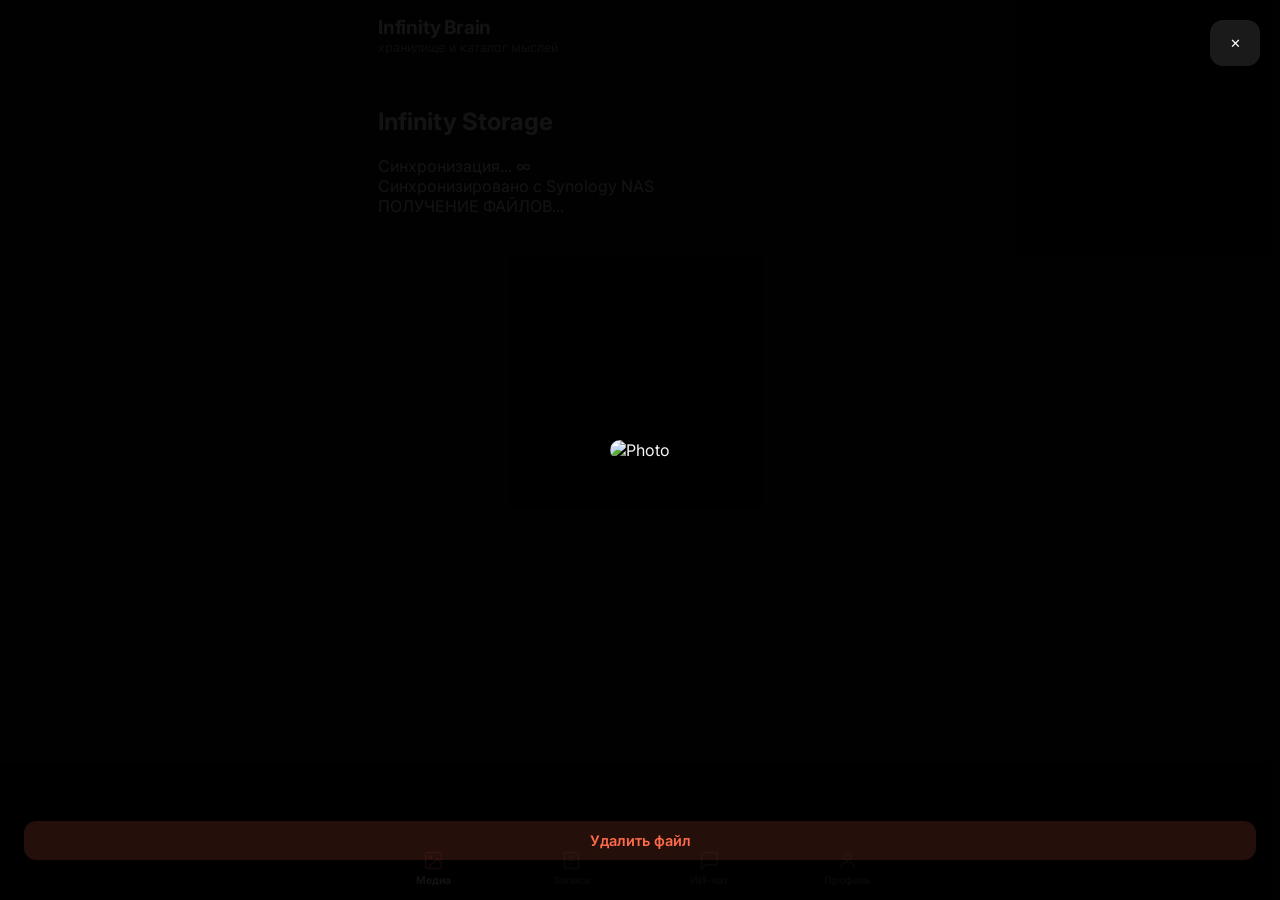
==== commit 6d2e4dfb: "Update index.html" ====
--- a/index.html
+++ b/index.html
@@ -3,73 +3,73 @@
 <head>
 <meta charset="UTF-8" />
 <meta name="viewport" content="width=device-width, initial-scale=1.0, viewport-fit=cover, user-scalable=no" />
-<title>Второй мозг</title>
-<meta name="description" content="Личная база знаний с ИИ — заметки, дневник, задачи и чат с вашим вторым мозгом" />
-<meta name="theme-color" content="#000000" />
+<title>Infinity Brain</title>
+<meta name="description" content="Умное хранилище медиа и личная база знаний с ИИ" />
+<meta name="theme-color" content="#0B0B0D" />
 
 <!-- Telegram Mini Apps SDK -->
 <script src="https://telegram.org/js/telegram-web-app.js"></script>
 
-<!-- Один шрифт для всего интерфейса — меньше визуального шума -->
+<!-- Шрифты для интерфейса (объединили для Infinity Storage и Второго мозга) -->
 <link rel="preconnect" href="https://fonts.googleapis.com">
 <link rel="preconnect" href="https://fonts.gstatic.com" crossorigin>
-<link href="https://fonts.googleapis.com/css2?family=Inter:wght@400;500;600;700;800&display=swap" rel="stylesheet">
+<link href="https://fonts.googleapis.com/css2?family=Inter:wght@400;500;600;700;800&family=Outfit:wght@300;400;500;600;700;800&family=Plus+Jakarta+Sans:wght@400;500;600;700&display=swap" rel="stylesheet">
 
 <link rel="stylesheet" href="styles.css" />
 </head>
 <body>
 
+<!-- Фоновые свечения в стиле Infinity Storage -->
+<div class="ambient-glow"></div>
+<div class="ambient-glow secondary"></div>
+
 <div id="app" class="app">
 
-  <!-- ==================== ШАПКА ====================
-       Только заголовок — иконки карты и настроек убраны отсюда,
-       чтобы не дублировать нижнюю навигацию (карта теперь часть
-       вкладки «Записи», настройки — часть вкладки «Профиль»). -->
+  <!-- ==================== ШАПКА ==================== -->
   <header class="topbar">
     <div class="topbar__titles">
-      <h1 class="topbar__title">Второй мозг</h1>
-      <p class="topbar__subtitle" id="topbarSubtitle">каталог мыслей</p>
+      <h1 class="topbar__title app-title">Infinity Brain</h1>
+      <p class="topbar__subtitle" id="topbarSubtitle">хранилище и каталог мыслей</p>
     </div>
   </header>
 
   <!-- ==================== ЭКРАНЫ ==================== -->
   <main class="views" id="views">
 
-    <!-- ---------- ГЛАВНАЯ ----------
-         Только одно действие (захват мысли) + свежая лента.
-         Никакой статистики и графиков — им место на вкладке «Профиль». -->
-    <section class="view" id="view-home" data-view="home">
-
-      <form class="capture" id="captureForm">
-        <textarea id="captureInput" class="capture__input" placeholder="Запишите мысль, идею, задачу…" rows="1"></textarea>
-        <div class="capture__row">
-          <select id="captureCategory" class="capture__select"></select>
-          <button type="submit" class="btn btn--brass capture__submit">
-            <span>Сохранить</span>
-          </button>
-        </div>
-      </form>
-
-      <div class="section-head" style="margin-top:22px">
-        <h2 class="section-head__title">Последние записи</h2>
-        <button class="linkbtn" data-nav="records" type="button">все →</button>
-      </div>
-      <div class="cards-list" id="homeRecent"></div>
+    <!-- ---------- МЕДИА (Главная) ---------- 
+         Здесь грузятся фотки/видосы с твоего Synology -->
+    <section class="view is-active" id="view-home" data-view="home">
+      
+      <!-- Карточка Infinity Storage -->
+      <div class="storage-hero">
+        <h1 class="cd-hero-title">Infinity Storage</h1>
+        <div class="storage-labels">
+          <span class="storage-used" id="status-text">Синхронизация...</span>
+          <span class="storage-infinity">∞</span>
+        </div>
+        <div class="hero-progress-track"><div class="hero-progress-fill" style="width: 100%"></div></div>
+        <div class="storage-subtext">Синхронизировано с Synology NAS</div>
+      </div>
+
+      <!-- Лоадер для фоток -->
+      <div id="loader" class="app-loader" style="position:relative; height: 160px; background: transparent; z-index: 1;">
+        <div class="loader-spinner"></div>
+        <div class="loader-text">ПОЛУЧЕНИЕ ФАЙЛОВ...</div>
+      </div>
+
+      <!-- Контейнер для сетки фоток с сервера -->
+      <div class="grid-gallery" id="gallery-container" style="display:none; margin-top: 18px;"></div>
 
     </section>
 
     <!-- ---------- ЗАПИСИ ----------
-         Объединяет то, что раньше было тремя разными вкладками
-         (Заметки / Дневник / Задачи) плюс карту мыслей — одна лента,
-         один переключатель типа записи сверху, один способ смотреть на неё
-         (список или карта). -->
+         Объединяет Заметки, Дневник и Карту мыслей. Задачи полностью удалены. -->
     <section class="view" id="view-records" data-view="records">
 
       <div class="records-head">
         <div class="segmented" id="recordsTypeSeg">
           <button class="segmented__btn is-active" data-rtype="notes" type="button">Заметки</button>
           <button class="segmented__btn" data-rtype="journal" type="button">Дневник</button>
-          <button class="segmented__btn" data-rtype="tasks" type="button">Задачи</button>
         </div>
         <button class="iconbtn iconbtn--sq" id="btnToggleSearch" type="button" title="Поиск" aria-label="Поиск">
           <svg viewBox="0 0 24 24" width="17" height="17" fill="none" stroke="currentColor" stroke-width="2"><circle cx="11" cy="11" r="7"/><path d="M21 21l-4.3-4.3"/></svg>
@@ -81,34 +81,18 @@
 
       <div class="searchbar searchbar--collapsible" id="searchBarWrap" hidden>
         <svg viewBox="0 0 24 24" width="16" height="16" fill="none" stroke="currentColor" stroke-width="2"><circle cx="11" cy="11" r="7"/><path d="M21 21l-4.3-4.3"/></svg>
-        <input type="text" id="recordsSearch" placeholder="Поиск по записям…" />
+        <input type="text" id="recordsSearch" placeholder="Поиск по заметкам…" />
         <button class="searchbar__close" id="btnCloseSearch" type="button" aria-label="Закрыть поиск">
           <svg viewBox="0 0 24 24" width="15" height="15" fill="none" stroke="currentColor" stroke-width="2"><path d="M18 6L6 18M6 6l12 12"/></svg>
         </button>
       </div>
 
-      <!-- ---- список (заметки / задачи) ---- -->
+      <!-- ---- список заметок ---- -->
       <div id="recordsListWrap">
-
-        <!-- задачи: быстрое добавление — видно только при фильтре «Задачи» -->
-        <form class="task-add" id="taskAddForm" hidden>
-          <input type="text" id="taskAddInput" placeholder="Новая задача…" />
-          <button type="submit" class="btn btn--brass">Добавить</button>
-        </form>
-        <button class="btn btn--ghost btn--sm settings-fullwidth" id="btnScanNotesForTasks" hidden style="margin-bottom:12px">
-          <svg viewBox="0 0 24 24" width="15" height="15" fill="none" stroke="currentColor" stroke-width="1.8"><rect x="3" y="4" width="12" height="14" rx="2"/><path d="M6 8h6M6 11h6M6 14h4"/><circle cx="18" cy="16" r="3.4"/><path d="M20.4 18.4L23 21"/></svg>
-          Найти задачи в заметках
-        </button>
-        <div class="chips-row" id="tasksStatusChips" hidden>
-          <button class="chip is-active" data-taskfilter="open" type="button">Открытые</button>
-          <button class="chip" data-taskfilter="done" type="button">Выполненные</button>
-        </div>
-
         <div class="cards-list" id="recordsList"></div>
 
-        <!-- ---- дневник: отдельная, самостоятельная панель ---- -->
+        <!-- ---- дневник: панель ---- -->
         <div class="journal-panel" id="journalPanel" hidden>
-
           <div class="journal-panel__head">
             <div>
               <h2 class="journal-panel__title">Дневник</h2>
@@ -116,9 +100,7 @@
             </div>
             <div class="journal-streak" id="journalStreak"></div>
           </div>
-
           <div class="journal-week" id="journalWeek"></div>
-
           <div class="journal-card">
             <div class="journal-card__moods" id="moodRow"></div>
             <textarea id="journalInput" class="journal-card__input" placeholder="Как прошёл день? Что важного случилось…" rows="4"></textarea>
@@ -130,12 +112,10 @@
               <button class="btn btn--brass btn--sm" id="btnJournalSave" type="button">Сохранить</button>
             </div>
           </div>
-
           <div id="insightCard" class="insight-card" hidden>
             <div class="insight-card__label">Наблюдение ИИ</div>
             <div class="insight-card__text" id="insightText"></div>
           </div>
-
           <div class="section-head" style="margin-top:22px">
             <h2 class="section-head__title">История</h2>
             <button class="linkbtn" id="btnWeeklyInsight" type="button">
@@ -172,12 +152,8 @@
       </form>
     </section>
 
-    <!-- ---------- ПРОФИЛЬ ----------
-         Сюда убрана вся аналитика (график, серия дней, статистика) —
-         кому интересно, тот зайдёт сам, а не будет натыкаться на неё
-         каждый раз на главном экране. Плюс настройки и данные. -->
+    <!-- ---------- ПРОФИЛЬ (Статистика и Настройки) ---------- -->
     <section class="view" id="view-profile" data-view="profile">
-
       <div class="section-head" style="margin-top:0">
         <h2 class="section-head__title">Статистика</h2>
       </div>
@@ -201,7 +177,6 @@
       <div class="section-head">
         <h2 class="section-head__title">Настройки</h2>
       </div>
-
       <div class="settings-block">
         <label class="settings-label">Together API ключ</label>
         <div class="settings-inputrow">
@@ -210,27 +185,16 @@
             <svg viewBox="0 0 24 24" width="17" height="17" fill="none" stroke="currentColor" stroke-width="2"><path d="M2 12s4-7 10-7 10 7 10 7-4 7-10 7-10-7-10-7z"/><circle cx="12" cy="12" r="3"/></svg>
           </button>
         </div>
-        <p class="settings-hint">Ключ хранится только в этом браузере и нужен, чтобы работали ИИ-функции (обработка заметки, чат, дневник). Без ключа заметки и задачи всё равно можно вести.</p>
-      </div>
-
+        <p class="settings-hint">Ключ нужен, чтобы работали ИИ-функции. Без него синхронизация фото и базовые заметки всё равно работают.</p>
+      </div>
       <div class="settings-block">
         <label class="settings-label">Модель</label>
         <input type="text" id="settingsModel" list="modelList" placeholder="meta-llama/Llama-3.3-70B-Instruct-Turbo" />
         <datalist id="modelList">
           <option value="meta-llama/Llama-3.3-70B-Instruct-Turbo">
           <option value="meta-llama/Meta-Llama-3.1-8B-Instruct-Turbo">
-          <option value="Qwen/Qwen2.5-72B-Instruct-Turbo">
-          <option value="deepseek-ai/DeepSeek-V3">
-          <option value="mistralai/Mixtral-8x7B-Instruct-v0.1">
-          <option value="openai/gpt-oss-20b">
         </datalist>
       </div>
-
-      <div class="settings-block">
-        <label class="settings-label">Как вас называть</label>
-        <input type="text" id="settingsUserName" placeholder="Имя" />
-      </div>
-
       <div class="settings-block">
         <div class="settings-row-between">
           <span class="settings-hint" style="margin:0">Проверить подключение к Together</span>
@@ -238,7 +202,6 @@
         </div>
         <p class="settings-status" id="apiTestStatus"></p>
       </div>
-
       <button class="btn btn--brass btn--full" id="btnSaveSettings" type="button">Сохранить настройки</button>
 
       <div class="settings-block" style="margin-top:22px">
@@ -250,34 +213,22 @@
       </div>
 
       <div class="settings-block">
-        <label class="settings-label">Данные</label>
+        <label class="settings-label">Данные заметок</label>
         <div class="settings-actions">
-          <button class="btn btn--ghost btn--sm" id="btnExport" type="button">
-            <svg viewBox="0 0 24 24" width="14" height="14" fill="none" stroke="currentColor" stroke-width="2"><path d="M12 3v11m0 0l-4-4m4 4l4-4"/><path d="M5 21h14"/></svg>
-            Экспорт JSON
-          </button>
-          <label class="btn btn--ghost btn--sm" for="importFile">
-            <svg viewBox="0 0 24 24" width="14" height="14" fill="none" stroke="currentColor" stroke-width="2"><path d="M12 21V10m0 0l-4 4m4-4l4 4"/><path d="M5 3h14"/></svg>
-            Импорт JSON
-          </label>
+          <button class="btn btn--ghost btn--sm" id="btnExport" type="button">Экспорт JSON</button>
+          <label class="btn btn--ghost btn--sm" for="importFile">Импорт JSON</label>
           <input type="file" id="importFile" accept="application/json" hidden />
         </div>
-        <button class="btn btn--danger btn--sm settings-fullwidth" id="btnClearAll" type="button">Удалить все данные</button>
-      </div>
-
-      <div class="settings-block">
-        <p class="settings-footnote">Второй мозг · фронтенд-прототип · данные локальные</p>
+        <button class="btn btn--danger btn--sm settings-fullwidth" id="btnClearAll" type="button">Очистить локальные данные</button>
       </div>
     </section>
-
   </main>
 
-  <!-- ==================== НИЖНЯЯ НАВИГАЦИЯ ====================
-       Единственная система навигации в приложении: 4 раздела. -->
+  <!-- ==================== НИЖНЯЯ НАВИГАЦИЯ ==================== -->
   <nav class="tabbar" id="tabbar">
     <button class="tabbar__item is-active" data-nav="home" type="button">
-      <svg viewBox="0 0 24 24" width="21" height="21" fill="none" stroke="currentColor" stroke-width="1.8"><path d="M3 11l9-8 9 8"/><path d="M5 10v10h14V10"/></svg>
-      <span>Главная</span>
+      <svg viewBox="0 0 24 24" width="21" height="21" fill="none" stroke="currentColor" stroke-width="1.8"><rect x="3" y="3" width="18" height="18" rx="2"/><circle cx="8.5" cy="8.5" r="1.5"/><path d="M21 15l-5-5L5 21"/></svg>
+      <span>Медиа</span>
     </button>
     <button class="tabbar__item" data-nav="records" type="button">
       <svg viewBox="0 0 24 24" width="21" height="21" fill="none" stroke="currentColor" stroke-width="1.8"><rect x="4" y="3" width="16" height="18" rx="1.5"/><path d="M8 8h8M8 12h8M8 16h5"/></svg>
@@ -292,6 +243,17 @@
       <span>Профиль</span>
     </button>
   </nav>
+</div>
+
+<!-- ==================== МОДАЛКА: ПРОСМОТР ФОТО (Из твоего сервера) ==================== -->
+<div class="modal" id="photo-modal" hidden style="background: rgba(0,0,0,0.92); z-index: 4000; display: flex; flex-direction: column; align-items: center; justify-content: center;">
+  <button class="iconbtn" id="photo-modal-close" style="position: absolute; top: 20px; right: 20px; color: #fff; background: rgba(255,255,255,0.1);">✕</button>
+  <div class="modal-media-container" style="width: 100%; max-height: 75vh; display: flex; justify-content: center; padding: 20px;">
+    <img id="modal-image" src="" alt="Photo" style="max-width: 100%; max-height: 100%; object-fit: contain; border-radius: 12px;" />
+  </div>
+  <div style="position: absolute; bottom: 40px; width: 100%; padding: 0 24px;">
+    <button class="btn btn--danger btn--full" id="delete-btn">Удалить файл</button>
+  </div>
 </div>
 
 <!-- ==================== МОДАЛКА: ЗАМЕТКА ==================== -->
@@ -319,13 +281,11 @@
       <input type="text" id="noteTags" class="modal__tags-input" placeholder="теги через запятую" />
     </div>
 
-    <!-- Одна кнопка вместо трёх: один клик — категория, теги, заголовок
-         и задачи находятся сразу все вместе. Сжатие текста — отдельное,
-         менее заметное действие, потому что оно необратимо меняет текст. -->
+    <!-- ИИ функции без вытаскивания задач -->
     <div class="modal__ai-row">
       <button class="btn btn--brass modal__ai-main" id="btnAutoProcess" type="button">
         <svg viewBox="0 0 24 24" width="15" height="15" fill="currentColor" stroke="none"><path d="M12 2l1.8 5.4L19 9l-5.2 1.8L12 16l-1.8-5.2L5 9l5.2-1.6L12 2z"/></svg>
-        Обработать заметку
+        Подобрать категорию и теги
       </button>
     </div>
     <div class="modal__ai-output" id="noteAiOutput" hidden></div>
@@ -341,19 +301,7 @@
   </div>
 </div>
 
-<!-- ==================== МОДАЛКА: ВЫБОР ЗАМЕТОК ДЛЯ ЗАДАЧ ==================== -->
-<div class="modal" id="pickerModal" hidden>
-  <div class="modal__sheet">
-    <div class="modal__handle"></div>
-    <div class="modal__head">
-      <h2 class="modal__heading">Из какой заметки искать задачи?</h2>
-      <button class="iconbtn" id="pickerModalClose" type="button" aria-label="Закрыть">✕</button>
-    </div>
-    <div class="cards-list" id="pickerList"></div>
-  </div>
-</div>
-
-<!-- ==================== ОБУЧАЛКА (первый запуск) ==================== -->
+<!-- ==================== ОБУЧАЛКА ==================== -->
 <div class="onboarding" id="onboarding" hidden>
   <button class="onboarding__skip" id="onboardingSkip" type="button">Пропустить</button>
   <div class="onboarding__track" id="onboardingTrack"></div>
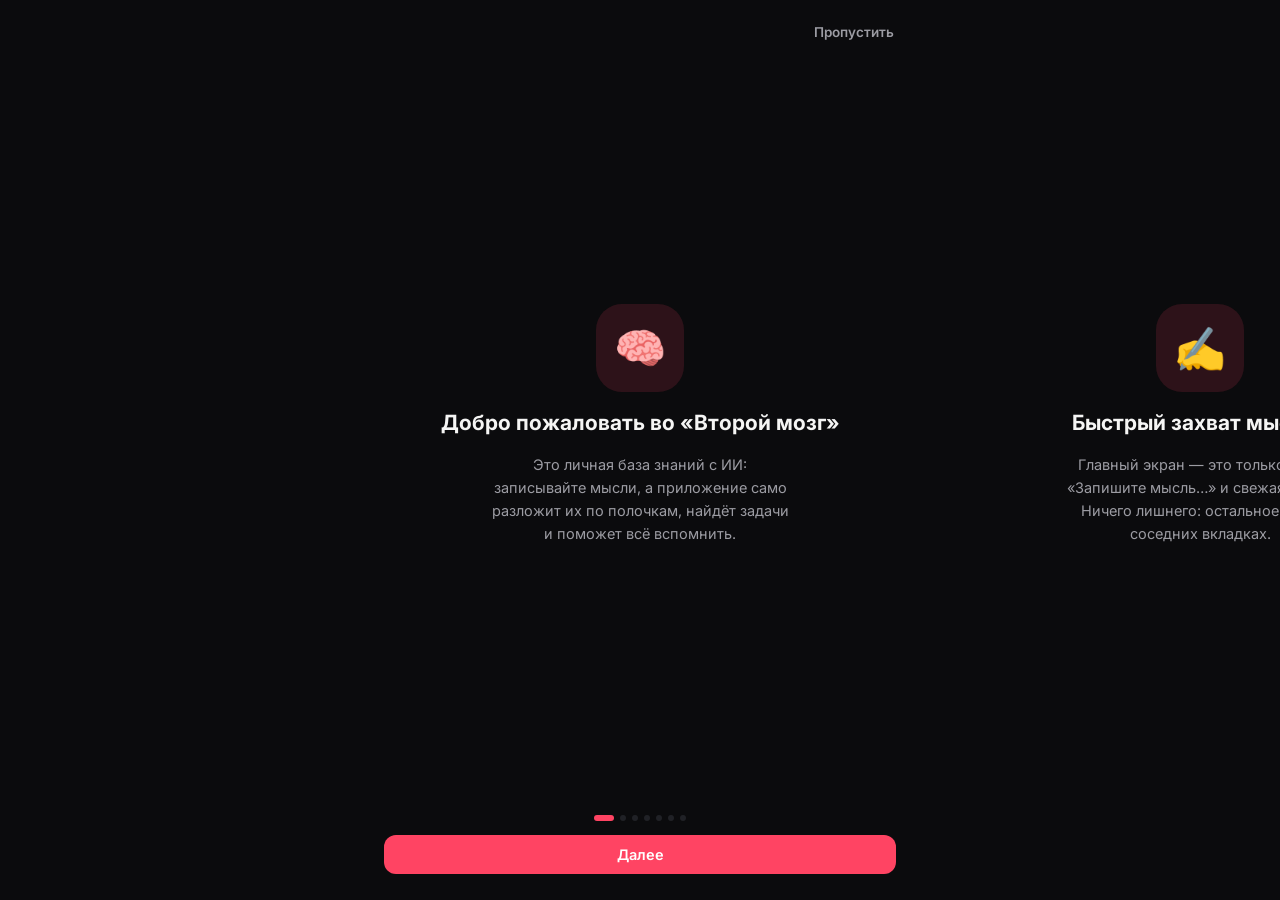
==== commit eb5d8bb1: "Add files via upload" ====
--- a/index.html
+++ b/index.html
@@ -3,73 +3,73 @@
 <head>
 <meta charset="UTF-8" />
 <meta name="viewport" content="width=device-width, initial-scale=1.0, viewport-fit=cover, user-scalable=no" />
-<title>Infinity Brain</title>
-<meta name="description" content="Умное хранилище медиа и личная база знаний с ИИ" />
-<meta name="theme-color" content="#0B0B0D" />
+<title>Второй мозг</title>
+<meta name="description" content="Личная база знаний с ИИ — заметки, дневник, задачи и чат с вашим вторым мозгом" />
+<meta name="theme-color" content="#000000" />
 
 <!-- Telegram Mini Apps SDK -->
 <script src="https://telegram.org/js/telegram-web-app.js"></script>
 
-<!-- Шрифты для интерфейса (объединили для Infinity Storage и Второго мозга) -->
+<!-- Один шрифт для всего интерфейса — меньше визуального шума -->
 <link rel="preconnect" href="https://fonts.googleapis.com">
 <link rel="preconnect" href="https://fonts.gstatic.com" crossorigin>
-<link href="https://fonts.googleapis.com/css2?family=Inter:wght@400;500;600;700;800&family=Outfit:wght@300;400;500;600;700;800&family=Plus+Jakarta+Sans:wght@400;500;600;700&display=swap" rel="stylesheet">
+<link href="https://fonts.googleapis.com/css2?family=Inter:wght@400;500;600;700;800&display=swap" rel="stylesheet">
 
 <link rel="stylesheet" href="styles.css" />
 </head>
 <body>
 
-<!-- Фоновые свечения в стиле Infinity Storage -->
-<div class="ambient-glow"></div>
-<div class="ambient-glow secondary"></div>
-
 <div id="app" class="app">
 
-  <!-- ==================== ШАПКА ==================== -->
+  <!-- ==================== ШАПКА ====================
+       Только заголовок — иконки карты и настроек убраны отсюда,
+       чтобы не дублировать нижнюю навигацию (карта теперь часть
+       вкладки «Записи», настройки — часть вкладки «Профиль»). -->
   <header class="topbar">
     <div class="topbar__titles">
-      <h1 class="topbar__title app-title">Infinity Brain</h1>
-      <p class="topbar__subtitle" id="topbarSubtitle">хранилище и каталог мыслей</p>
+      <h1 class="topbar__title">Второй мозг</h1>
+      <p class="topbar__subtitle" id="topbarSubtitle">каталог мыслей</p>
     </div>
   </header>
 
   <!-- ==================== ЭКРАНЫ ==================== -->
   <main class="views" id="views">
 
-    <!-- ---------- МЕДИА (Главная) ---------- 
-         Здесь грузятся фотки/видосы с твоего Synology -->
-    <section class="view is-active" id="view-home" data-view="home">
-      
-      <!-- Карточка Infinity Storage -->
-      <div class="storage-hero">
-        <h1 class="cd-hero-title">Infinity Storage</h1>
-        <div class="storage-labels">
-          <span class="storage-used" id="status-text">Синхронизация...</span>
-          <span class="storage-infinity">∞</span>
-        </div>
-        <div class="hero-progress-track"><div class="hero-progress-fill" style="width: 100%"></div></div>
-        <div class="storage-subtext">Синхронизировано с Synology NAS</div>
-      </div>
-
-      <!-- Лоадер для фоток -->
-      <div id="loader" class="app-loader" style="position:relative; height: 160px; background: transparent; z-index: 1;">
-        <div class="loader-spinner"></div>
-        <div class="loader-text">ПОЛУЧЕНИЕ ФАЙЛОВ...</div>
-      </div>
-
-      <!-- Контейнер для сетки фоток с сервера -->
-      <div class="grid-gallery" id="gallery-container" style="display:none; margin-top: 18px;"></div>
+    <!-- ---------- ГЛАВНАЯ ----------
+         Только одно действие (захват мысли) + свежая лента.
+         Никакой статистики и графиков — им место на вкладке «Профиль». -->
+    <section class="view" id="view-home" data-view="home">
+
+      <form class="capture" id="captureForm">
+        <textarea id="captureInput" class="capture__input" placeholder="Запишите мысль, идею, задачу…" rows="1"></textarea>
+        <div class="capture__row">
+          <select id="captureCategory" class="capture__select"></select>
+          <button type="submit" class="btn btn--brass capture__submit">
+            <span>Сохранить</span>
+          </button>
+        </div>
+      </form>
+
+      <div class="section-head" style="margin-top:22px">
+        <h2 class="section-head__title">Последние записи</h2>
+        <button class="linkbtn" data-nav="records" type="button">все →</button>
+      </div>
+      <div class="cards-list" id="homeRecent"></div>
 
     </section>
 
     <!-- ---------- ЗАПИСИ ----------
-         Объединяет Заметки, Дневник и Карту мыслей. Задачи полностью удалены. -->
+         Объединяет то, что раньше было тремя разными вкладками
+         (Заметки / Дневник / Задачи) плюс карту мыслей — одна лента,
+         один переключатель типа записи сверху, один способ смотреть на неё
+         (список или карта). -->
     <section class="view" id="view-records" data-view="records">
 
       <div class="records-head">
         <div class="segmented" id="recordsTypeSeg">
           <button class="segmented__btn is-active" data-rtype="notes" type="button">Заметки</button>
           <button class="segmented__btn" data-rtype="journal" type="button">Дневник</button>
+          <button class="segmented__btn" data-rtype="tasks" type="button">Задачи</button>
         </div>
         <button class="iconbtn iconbtn--sq" id="btnToggleSearch" type="button" title="Поиск" aria-label="Поиск">
           <svg viewBox="0 0 24 24" width="17" height="17" fill="none" stroke="currentColor" stroke-width="2"><circle cx="11" cy="11" r="7"/><path d="M21 21l-4.3-4.3"/></svg>
@@ -81,18 +81,34 @@
 
       <div class="searchbar searchbar--collapsible" id="searchBarWrap" hidden>
         <svg viewBox="0 0 24 24" width="16" height="16" fill="none" stroke="currentColor" stroke-width="2"><circle cx="11" cy="11" r="7"/><path d="M21 21l-4.3-4.3"/></svg>
-        <input type="text" id="recordsSearch" placeholder="Поиск по заметкам…" />
+        <input type="text" id="recordsSearch" placeholder="Поиск по записям…" />
         <button class="searchbar__close" id="btnCloseSearch" type="button" aria-label="Закрыть поиск">
           <svg viewBox="0 0 24 24" width="15" height="15" fill="none" stroke="currentColor" stroke-width="2"><path d="M18 6L6 18M6 6l12 12"/></svg>
         </button>
       </div>
 
-      <!-- ---- список заметок ---- -->
+      <!-- ---- список (заметки / задачи) ---- -->
       <div id="recordsListWrap">
+
+        <!-- задачи: быстрое добавление — видно только при фильтре «Задачи» -->
+        <form class="task-add" id="taskAddForm" hidden>
+          <input type="text" id="taskAddInput" placeholder="Новая задача…" />
+          <button type="submit" class="btn btn--brass">Добавить</button>
+        </form>
+        <button class="btn btn--ghost btn--sm settings-fullwidth" id="btnScanNotesForTasks" hidden style="margin-bottom:12px">
+          <svg viewBox="0 0 24 24" width="15" height="15" fill="none" stroke="currentColor" stroke-width="1.8"><rect x="3" y="4" width="12" height="14" rx="2"/><path d="M6 8h6M6 11h6M6 14h4"/><circle cx="18" cy="16" r="3.4"/><path d="M20.4 18.4L23 21"/></svg>
+          Найти задачи в заметках
+        </button>
+        <div class="chips-row" id="tasksStatusChips" hidden>
+          <button class="chip is-active" data-taskfilter="open" type="button">Открытые</button>
+          <button class="chip" data-taskfilter="done" type="button">Выполненные</button>
+        </div>
+
         <div class="cards-list" id="recordsList"></div>
 
-        <!-- ---- дневник: панель ---- -->
+        <!-- ---- дневник: отдельная, самостоятельная панель ---- -->
         <div class="journal-panel" id="journalPanel" hidden>
+
           <div class="journal-panel__head">
             <div>
               <h2 class="journal-panel__title">Дневник</h2>
@@ -100,7 +116,9 @@
             </div>
             <div class="journal-streak" id="journalStreak"></div>
           </div>
+
           <div class="journal-week" id="journalWeek"></div>
+
           <div class="journal-card">
             <div class="journal-card__moods" id="moodRow"></div>
             <textarea id="journalInput" class="journal-card__input" placeholder="Как прошёл день? Что важного случилось…" rows="4"></textarea>
@@ -112,10 +130,12 @@
               <button class="btn btn--brass btn--sm" id="btnJournalSave" type="button">Сохранить</button>
             </div>
           </div>
+
           <div id="insightCard" class="insight-card" hidden>
             <div class="insight-card__label">Наблюдение ИИ</div>
             <div class="insight-card__text" id="insightText"></div>
           </div>
+
           <div class="section-head" style="margin-top:22px">
             <h2 class="section-head__title">История</h2>
             <button class="linkbtn" id="btnWeeklyInsight" type="button">
@@ -152,8 +172,12 @@
       </form>
     </section>
 
-    <!-- ---------- ПРОФИЛЬ (Статистика и Настройки) ---------- -->
+    <!-- ---------- ПРОФИЛЬ ----------
+         Сюда убрана вся аналитика (график, серия дней, статистика) —
+         кому интересно, тот зайдёт сам, а не будет натыкаться на неё
+         каждый раз на главном экране. Плюс настройки и данные. -->
     <section class="view" id="view-profile" data-view="profile">
+
       <div class="section-head" style="margin-top:0">
         <h2 class="section-head__title">Статистика</h2>
       </div>
@@ -177,6 +201,7 @@
       <div class="section-head">
         <h2 class="section-head__title">Настройки</h2>
       </div>
+
       <div class="settings-block">
         <label class="settings-label">Together API ключ</label>
         <div class="settings-inputrow">
@@ -185,16 +210,27 @@
             <svg viewBox="0 0 24 24" width="17" height="17" fill="none" stroke="currentColor" stroke-width="2"><path d="M2 12s4-7 10-7 10 7 10 7-4 7-10 7-10-7-10-7z"/><circle cx="12" cy="12" r="3"/></svg>
           </button>
         </div>
-        <p class="settings-hint">Ключ нужен, чтобы работали ИИ-функции. Без него синхронизация фото и базовые заметки всё равно работают.</p>
-      </div>
+        <p class="settings-hint">Ключ хранится только в этом браузере и нужен, чтобы работали ИИ-функции (обработка заметки, чат, дневник). Без ключа заметки и задачи всё равно можно вести.</p>
+      </div>
+
       <div class="settings-block">
         <label class="settings-label">Модель</label>
         <input type="text" id="settingsModel" list="modelList" placeholder="meta-llama/Llama-3.3-70B-Instruct-Turbo" />
         <datalist id="modelList">
           <option value="meta-llama/Llama-3.3-70B-Instruct-Turbo">
           <option value="meta-llama/Meta-Llama-3.1-8B-Instruct-Turbo">
+          <option value="Qwen/Qwen2.5-72B-Instruct-Turbo">
+          <option value="deepseek-ai/DeepSeek-V3">
+          <option value="mistralai/Mixtral-8x7B-Instruct-v0.1">
+          <option value="openai/gpt-oss-20b">
         </datalist>
       </div>
+
+      <div class="settings-block">
+        <label class="settings-label">Как вас называть</label>
+        <input type="text" id="settingsUserName" placeholder="Имя" />
+      </div>
+
       <div class="settings-block">
         <div class="settings-row-between">
           <span class="settings-hint" style="margin:0">Проверить подключение к Together</span>
@@ -202,6 +238,7 @@
         </div>
         <p class="settings-status" id="apiTestStatus"></p>
       </div>
+
       <button class="btn btn--brass btn--full" id="btnSaveSettings" type="button">Сохранить настройки</button>
 
       <div class="settings-block" style="margin-top:22px">
@@ -213,22 +250,34 @@
       </div>
 
       <div class="settings-block">
-        <label class="settings-label">Данные заметок</label>
+        <label class="settings-label">Данные</label>
         <div class="settings-actions">
-          <button class="btn btn--ghost btn--sm" id="btnExport" type="button">Экспорт JSON</button>
-          <label class="btn btn--ghost btn--sm" for="importFile">Импорт JSON</label>
+          <button class="btn btn--ghost btn--sm" id="btnExport" type="button">
+            <svg viewBox="0 0 24 24" width="14" height="14" fill="none" stroke="currentColor" stroke-width="2"><path d="M12 3v11m0 0l-4-4m4 4l4-4"/><path d="M5 21h14"/></svg>
+            Экспорт JSON
+          </button>
+          <label class="btn btn--ghost btn--sm" for="importFile">
+            <svg viewBox="0 0 24 24" width="14" height="14" fill="none" stroke="currentColor" stroke-width="2"><path d="M12 21V10m0 0l-4 4m4-4l4 4"/><path d="M5 3h14"/></svg>
+            Импорт JSON
+          </label>
           <input type="file" id="importFile" accept="application/json" hidden />
         </div>
-        <button class="btn btn--danger btn--sm settings-fullwidth" id="btnClearAll" type="button">Очистить локальные данные</button>
+        <button class="btn btn--danger btn--sm settings-fullwidth" id="btnClearAll" type="button">Удалить все данные</button>
+      </div>
+
+      <div class="settings-block">
+        <p class="settings-footnote">Второй мозг · фронтенд-прототип · данные локальные</p>
       </div>
     </section>
+
   </main>
 
-  <!-- ==================== НИЖНЯЯ НАВИГАЦИЯ ==================== -->
+  <!-- ==================== НИЖНЯЯ НАВИГАЦИЯ ====================
+       Единственная система навигации в приложении: 4 раздела. -->
   <nav class="tabbar" id="tabbar">
     <button class="tabbar__item is-active" data-nav="home" type="button">
-      <svg viewBox="0 0 24 24" width="21" height="21" fill="none" stroke="currentColor" stroke-width="1.8"><rect x="3" y="3" width="18" height="18" rx="2"/><circle cx="8.5" cy="8.5" r="1.5"/><path d="M21 15l-5-5L5 21"/></svg>
-      <span>Медиа</span>
+      <svg viewBox="0 0 24 24" width="21" height="21" fill="none" stroke="currentColor" stroke-width="1.8"><path d="M3 11l9-8 9 8"/><path d="M5 10v10h14V10"/></svg>
+      <span>Главная</span>
     </button>
     <button class="tabbar__item" data-nav="records" type="button">
       <svg viewBox="0 0 24 24" width="21" height="21" fill="none" stroke="currentColor" stroke-width="1.8"><rect x="4" y="3" width="16" height="18" rx="1.5"/><path d="M8 8h8M8 12h8M8 16h5"/></svg>
@@ -243,17 +292,6 @@
       <span>Профиль</span>
     </button>
   </nav>
-</div>
-
-<!-- ==================== МОДАЛКА: ПРОСМОТР ФОТО (Из твоего сервера) ==================== -->
-<div class="modal" id="photo-modal" hidden style="background: rgba(0,0,0,0.92); z-index: 4000; display: flex; flex-direction: column; align-items: center; justify-content: center;">
-  <button class="iconbtn" id="photo-modal-close" style="position: absolute; top: 20px; right: 20px; color: #fff; background: rgba(255,255,255,0.1);">✕</button>
-  <div class="modal-media-container" style="width: 100%; max-height: 75vh; display: flex; justify-content: center; padding: 20px;">
-    <img id="modal-image" src="" alt="Photo" style="max-width: 100%; max-height: 100%; object-fit: contain; border-radius: 12px;" />
-  </div>
-  <div style="position: absolute; bottom: 40px; width: 100%; padding: 0 24px;">
-    <button class="btn btn--danger btn--full" id="delete-btn">Удалить файл</button>
-  </div>
 </div>
 
 <!-- ==================== МОДАЛКА: ЗАМЕТКА ==================== -->
@@ -281,11 +319,13 @@
       <input type="text" id="noteTags" class="modal__tags-input" placeholder="теги через запятую" />
     </div>
 
-    <!-- ИИ функции без вытаскивания задач -->
+    <!-- Одна кнопка вместо трёх: один клик — категория, теги, заголовок
+         и задачи находятся сразу все вместе. Сжатие текста — отдельное,
+         менее заметное действие, потому что оно необратимо меняет текст. -->
     <div class="modal__ai-row">
       <button class="btn btn--brass modal__ai-main" id="btnAutoProcess" type="button">
         <svg viewBox="0 0 24 24" width="15" height="15" fill="currentColor" stroke="none"><path d="M12 2l1.8 5.4L19 9l-5.2 1.8L12 16l-1.8-5.2L5 9l5.2-1.6L12 2z"/></svg>
-        Подобрать категорию и теги
+        Обработать заметку
       </button>
     </div>
     <div class="modal__ai-output" id="noteAiOutput" hidden></div>
@@ -301,7 +341,19 @@
   </div>
 </div>
 
-<!-- ==================== ОБУЧАЛКА ==================== -->
+<!-- ==================== МОДАЛКА: ВЫБОР ЗАМЕТОК ДЛЯ ЗАДАЧ ==================== -->
+<div class="modal" id="pickerModal" hidden>
+  <div class="modal__sheet">
+    <div class="modal__handle"></div>
+    <div class="modal__head">
+      <h2 class="modal__heading">Из какой заметки искать задачи?</h2>
+      <button class="iconbtn" id="pickerModalClose" type="button" aria-label="Закрыть">✕</button>
+    </div>
+    <div class="cards-list" id="pickerList"></div>
+  </div>
+</div>
+
+<!-- ==================== ОБУЧАЛКА (первый запуск) ==================== -->
 <div class="onboarding" id="onboarding" hidden>
   <button class="onboarding__skip" id="onboardingSkip" type="button">Пропустить</button>
   <div class="onboarding__track" id="onboardingTrack"></div>
